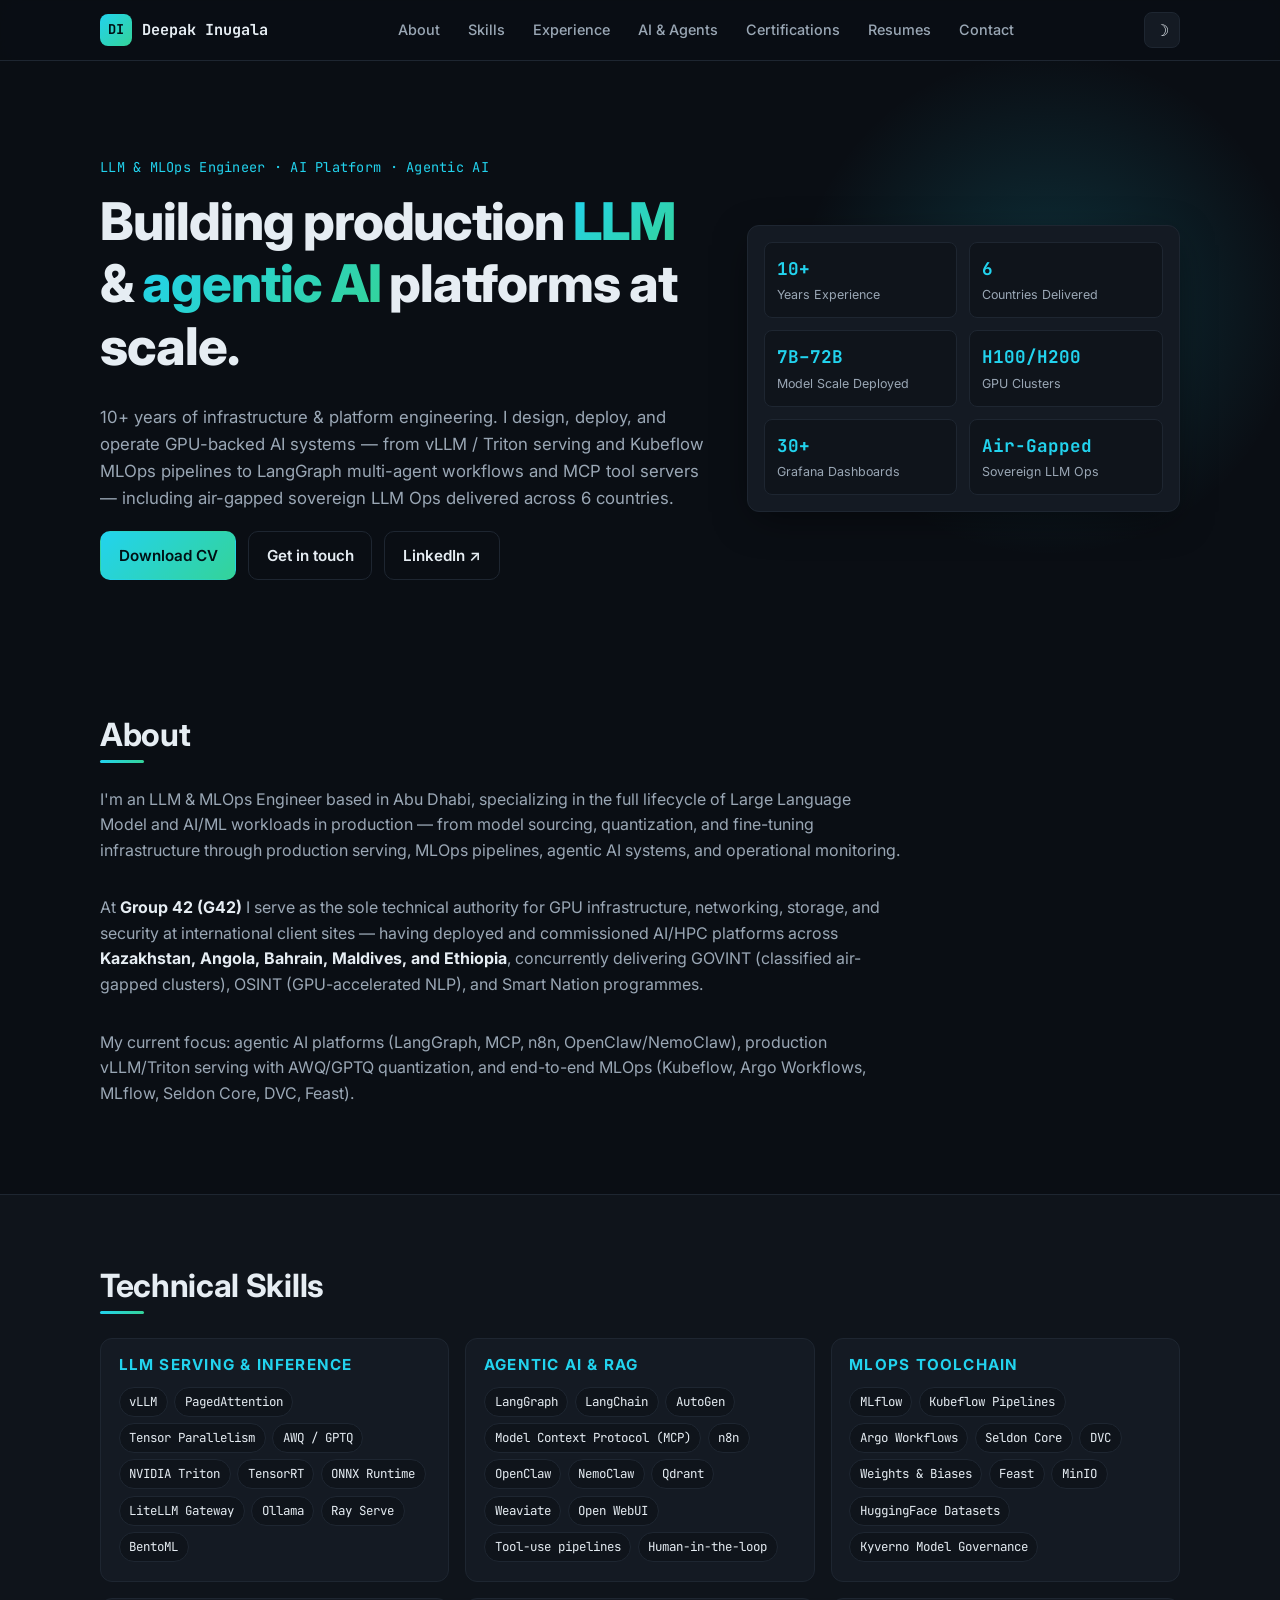
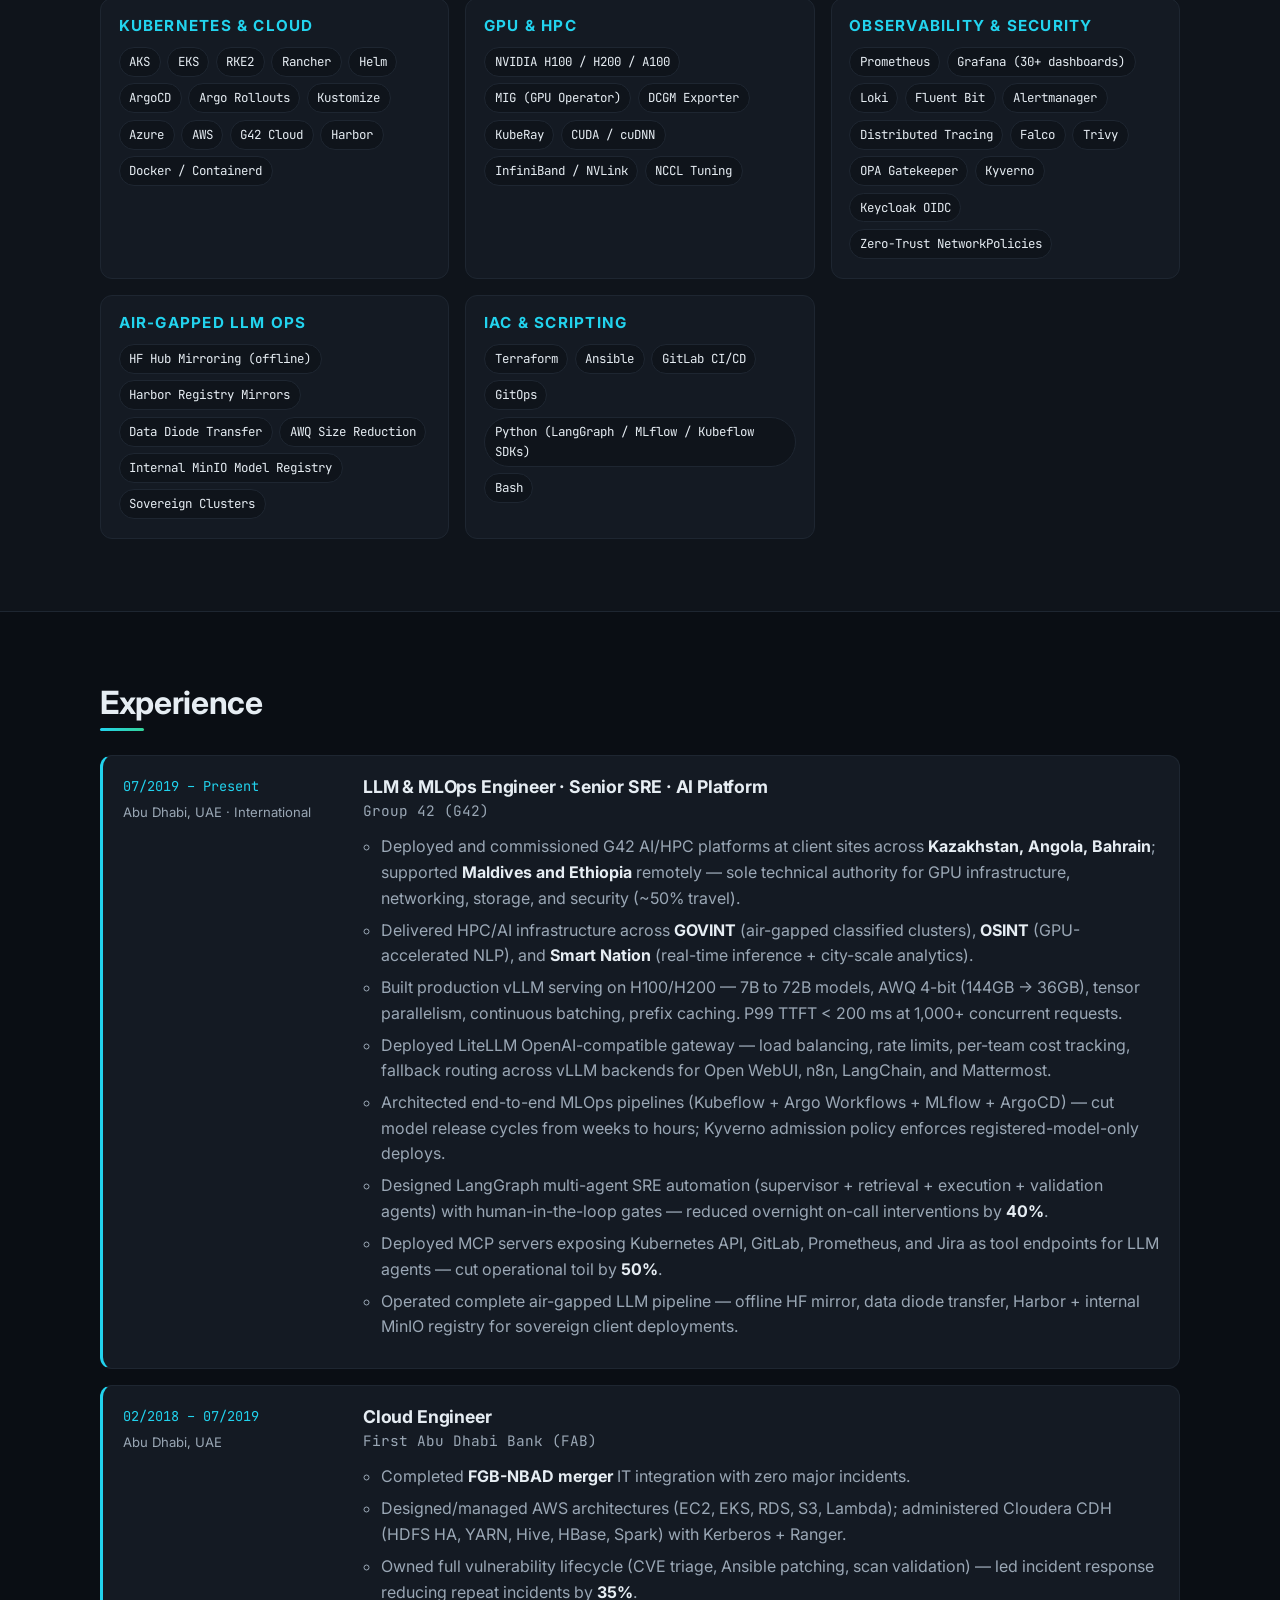
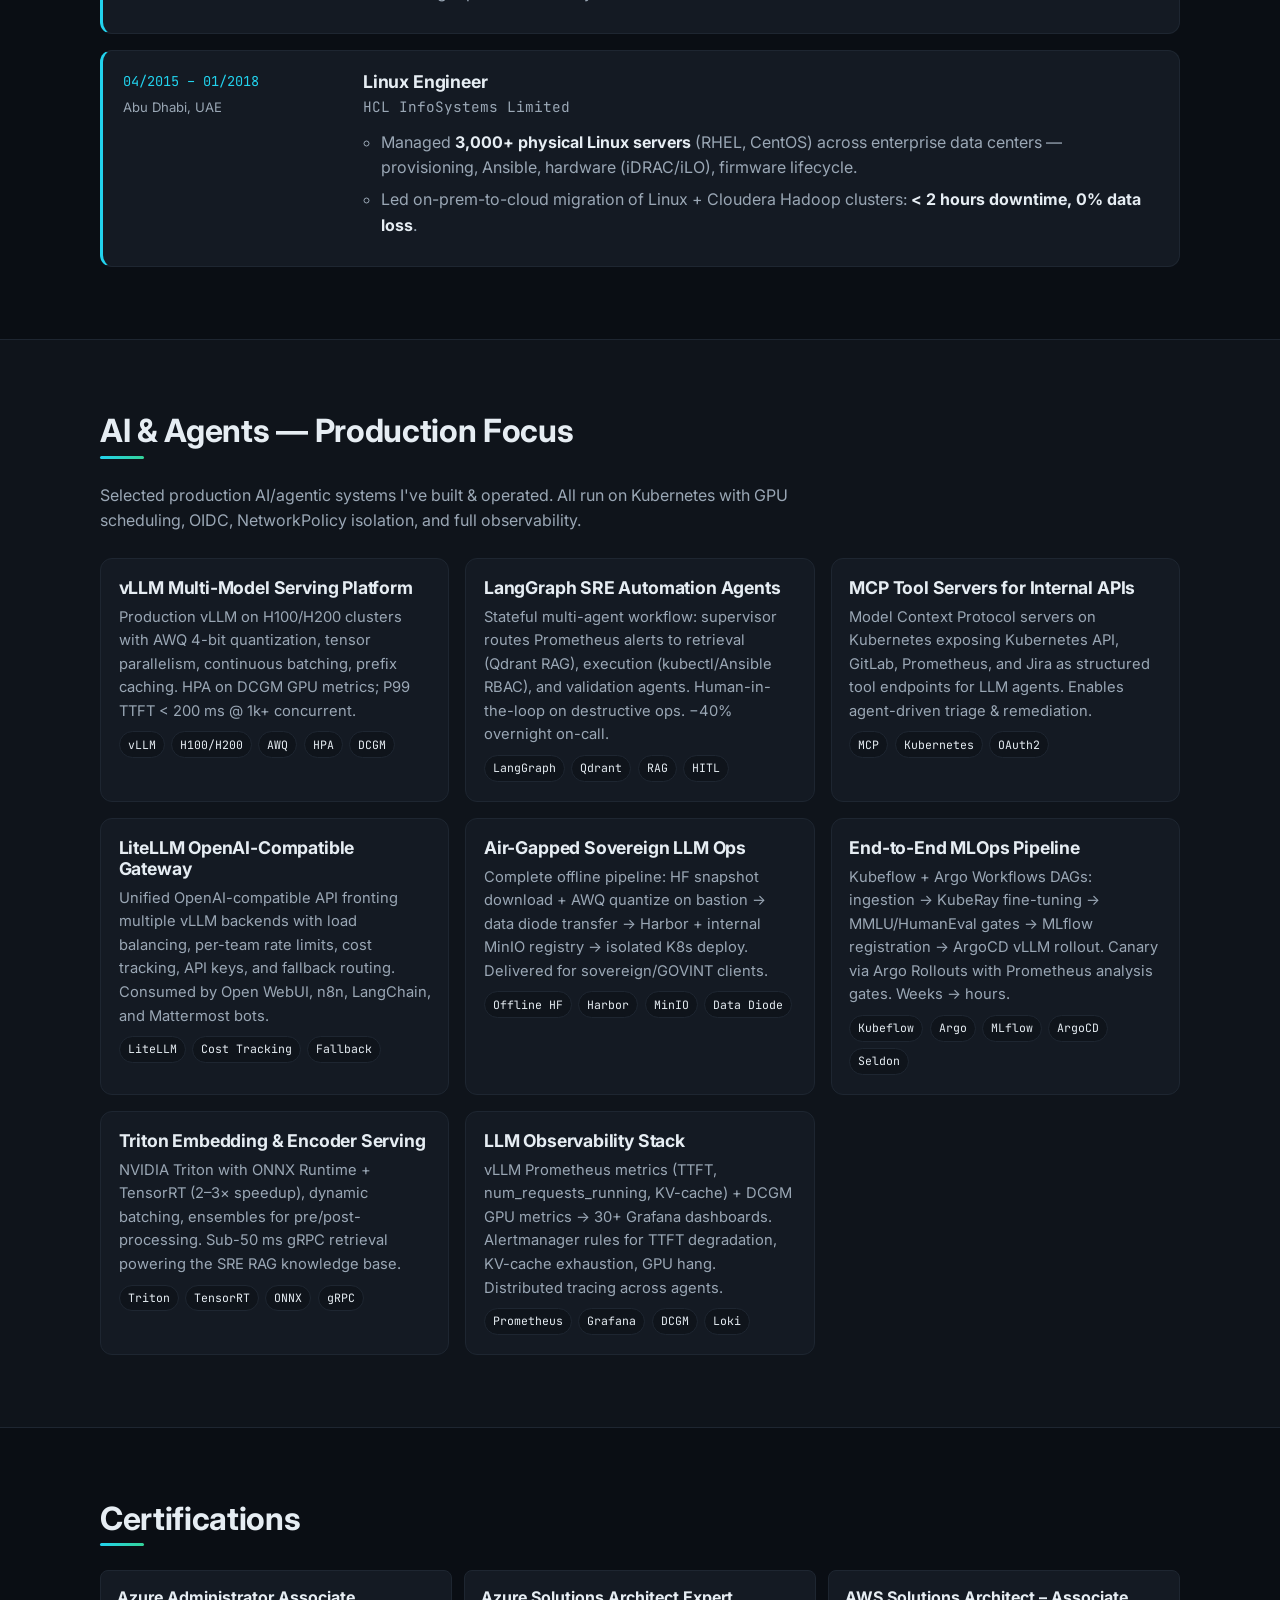
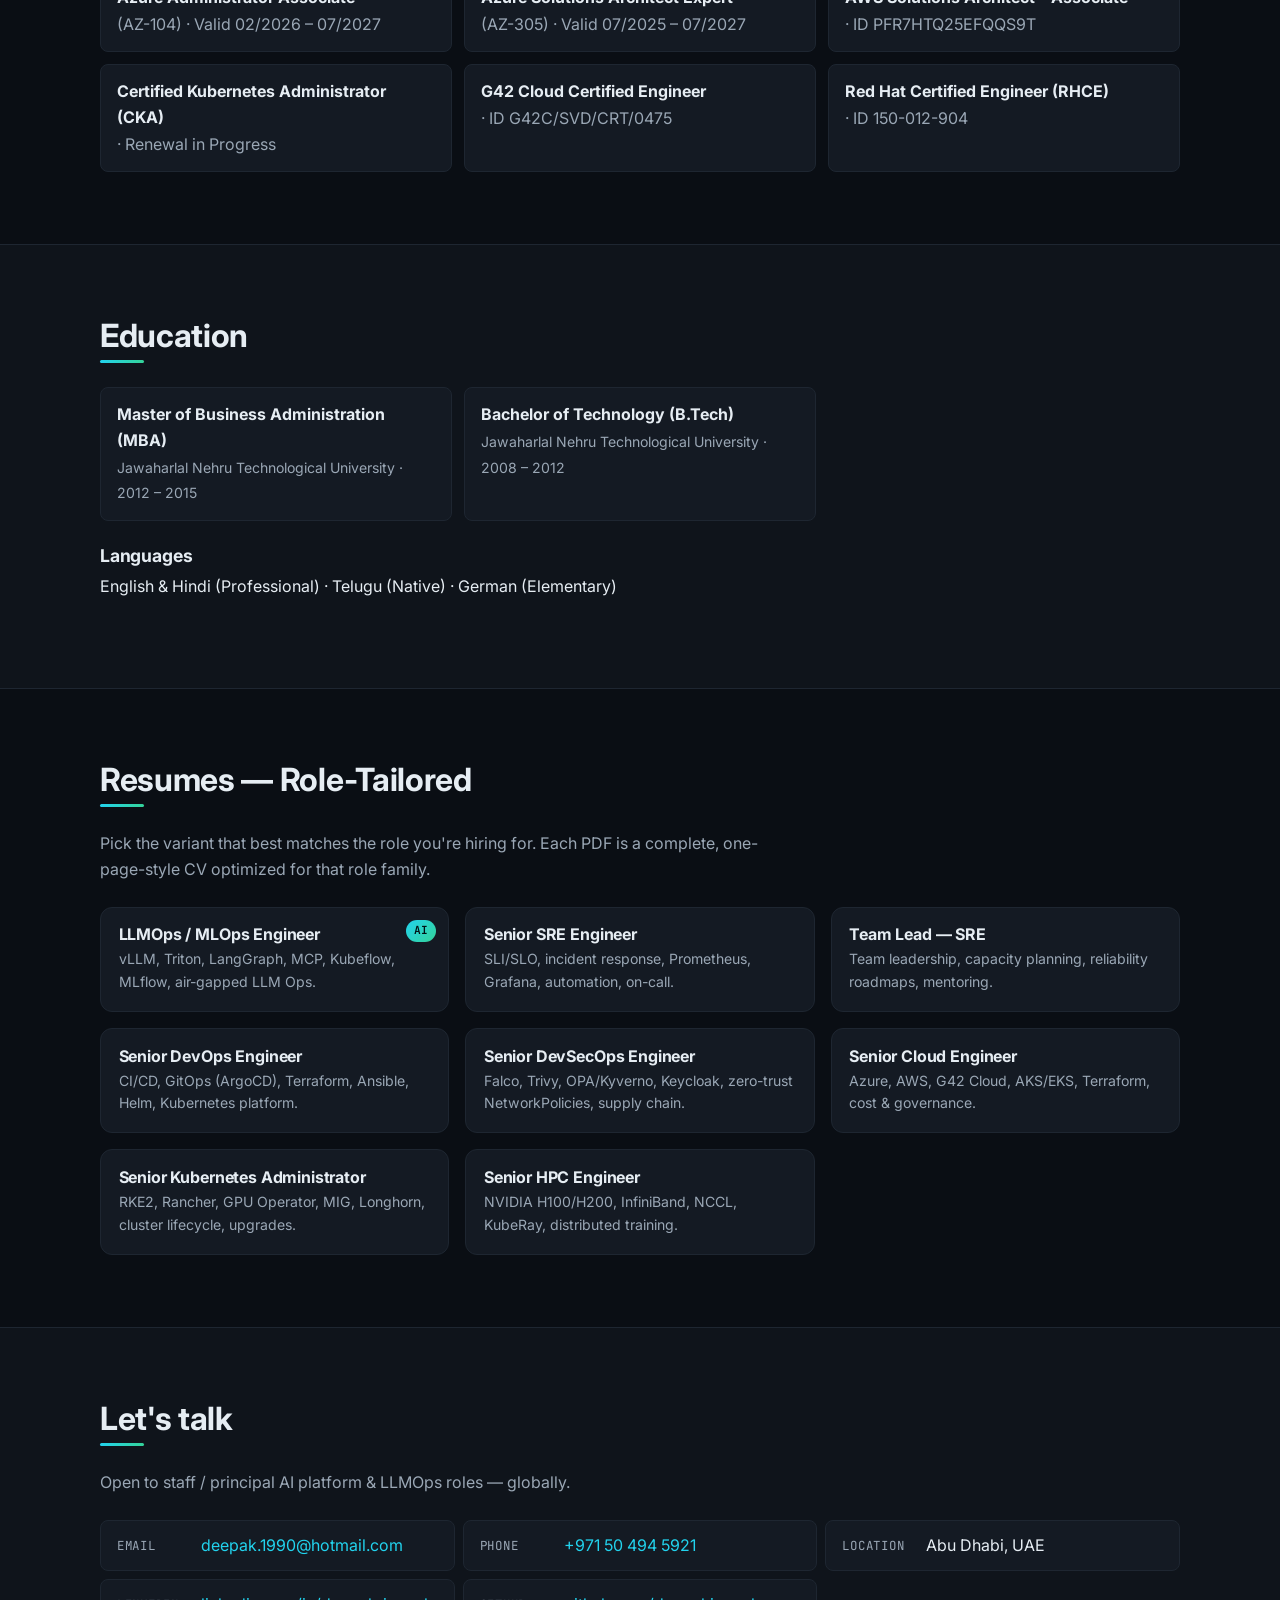
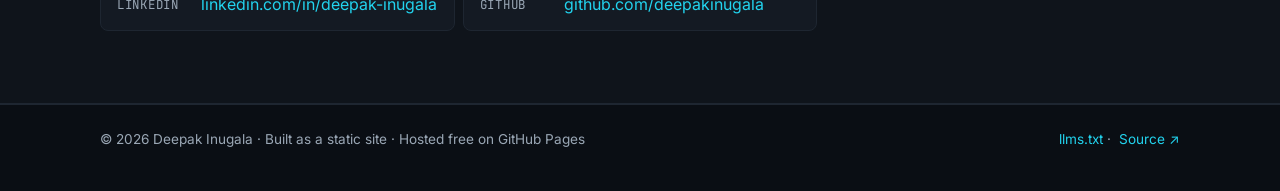
==== index.html @ cac0c7f0 "Add AI/LLMOps-focused static portfolio site Zero-build static site (HTML/CSS/JS) with role-tailored " ====
<!doctype html>
<html lang="en" data-theme="dark">
<head>
  <meta charset="utf-8" />
  <meta name="viewport" content="width=device-width,initial-scale=1" />
  <title>Deepak Inugala — LLM &amp; MLOps Engineer | AI Platform | Agentic AI</title>
  <meta name="description" content="Deepak Inugala — LLM &amp; MLOps Engineer with 10+ years building AI/ML platforms, agentic AI systems, GPU inference infrastructure (vLLM, Triton, LiteLLM), MLOps pipelines, and air-gapped sovereign LLM Ops. International delivery across 6 countries." />
  <meta name="keywords" content="LLMOps, MLOps, AI Platform, Agentic AI, vLLM, Triton, LangGraph, MCP, RAG, Kubernetes, SRE, DevOps, GPU, H100, H200, Abu Dhabi, G42" />
  <meta name="author" content="Deepak Inugala" />
  <link rel="canonical" href="https://deepakinugala.github.io/portfolio/" />

  <meta property="og:type" content="profile" />
  <meta property="og:title" content="Deepak Inugala — LLM &amp; MLOps Engineer | Agentic AI" />
  <meta property="og:description" content="10+ years in AI platform engineering. vLLM / Triton / LangGraph / MCP. Sovereign LLM Ops across 6 countries." />
  <meta property="og:url" content="https://deepakinugala.github.io/portfolio/" />
  <meta name="twitter:card" content="summary_large_image" />
  <meta name="twitter:title" content="Deepak Inugala — LLM &amp; MLOps Engineer" />
  <meta name="twitter:description" content="AI Platform • Agentic AI • GPU Inference • MLOps" />

  <link rel="preconnect" href="https://fonts.googleapis.com" />
  <link rel="preconnect" href="https://fonts.gstatic.com" crossorigin />
  <link href="https://fonts.googleapis.com/css2?family=Inter:wght@400;500;600;700;800&family=JetBrains+Mono:wght@400;500;600&display=swap" rel="stylesheet" />
  <link rel="stylesheet" href="./styles.css" />
  <link rel="icon" href="data:image/svg+xml,%3Csvg xmlns='http://www.w3.org/2000/svg' viewBox='0 0 100 100'%3E%3Ctext y='.9em' font-size='90'%3E%F0%9F%A4%96%3C/text%3E%3C/svg%3E" />

  <script type="application/ld+json">
  {
    "@context": "https://schema.org",
    "@type": "Person",
    "name": "Deepak Inugala",
    "jobTitle": "LLM & MLOps Engineer | AI Platform Engineering | Agentic AI",
    "email": "mailto:deepak.1990@hotmail.com",
    "telephone": "+971-50-494-5921",
    "address": { "@type": "PostalAddress", "addressLocality": "Abu Dhabi", "addressCountry": "AE" },
    "url": "https://deepakinugala.github.io/portfolio/",
    "sameAs": [
      "https://www.linkedin.com/in/deepak-inugala",
      "https://github.com/deepakinugala"
    ],
    "worksFor": { "@type": "Organization", "name": "Group 42 (G42)" },
    "alumniOf": [
      { "@type": "CollegeOrUniversity", "name": "Jawaharlal Nehru Technological University" }
    ],
    "knowsAbout": [
      "Large Language Models", "LLMOps", "MLOps", "Agentic AI", "LangGraph", "Model Context Protocol (MCP)",
      "vLLM", "NVIDIA Triton", "LiteLLM", "RAG", "Qdrant", "Kubernetes", "NVIDIA H100/H200",
      "Kubeflow", "Argo Workflows", "MLflow", "Seldon Core", "Air-Gapped LLM Ops", "SRE", "DevSecOps", "HPC"
    ]
  }
  </script>
</head>
<body>
  <a class="skip-link" href="#main">Skip to content</a>

  <header class="site-header">
    <div class="container nav">
      <a class="brand" href="#top" aria-label="Deepak Inugala">
        <span class="brand-mark" aria-hidden="true">DI</span>
        <span class="brand-text">Deepak Inugala</span>
      </a>
      <nav aria-label="Primary">
        <ul class="nav-links">
          <li><a href="#about">About</a></li>
          <li><a href="#skills">Skills</a></li>
          <li><a href="#experience">Experience</a></li>
          <li><a href="#ai">AI &amp; Agents</a></li>
          <li><a href="#certifications">Certifications</a></li>
          <li><a href="#cv">Resumes</a></li>
          <li><a href="#contact">Contact</a></li>
        </ul>
      </nav>
      <button id="theme-toggle" class="icon-btn" type="button" aria-label="Toggle theme">
        <span class="theme-icon-dark" aria-hidden="true">&#9789;</span>
        <span class="theme-icon-light" aria-hidden="true">&#9788;</span>
      </button>
    </div>
  </header>

  <main id="main">
    <section id="top" class="hero">
      <div class="container hero-grid">
        <div class="hero-copy">
          <p class="eyebrow">LLM &amp; MLOps Engineer · AI Platform · Agentic AI</p>
          <h1>
            Building production <span class="accent">LLM</span> &amp;
            <span class="accent">agentic AI</span> platforms at scale.
          </h1>
          <p class="lead">
            10+ years of infrastructure &amp; platform engineering. I design, deploy, and operate
            GPU-backed AI systems — from vLLM / Triton serving and Kubeflow MLOps pipelines to
            LangGraph multi-agent workflows and MCP tool servers — including air-gapped sovereign
            LLM Ops delivered across 6 countries.
          </p>
          <div class="cta-row">
            <a class="btn primary" href="#cv">Download CV</a>
            <a class="btn ghost" href="#contact">Get in touch</a>
            <a class="btn ghost" href="https://www.linkedin.com/in/deepak-inugala" target="_blank" rel="noopener">LinkedIn ↗</a>
          </div>
        </div>
        <aside class="hero-stats" aria-label="Highlights">
          <div class="stat"><span class="stat-num">10+</span><span class="stat-label">Years Experience</span></div>
          <div class="stat"><span class="stat-num">6</span><span class="stat-label">Countries Delivered</span></div>
          <div class="stat"><span class="stat-num">7B–72B</span><span class="stat-label">Model Scale Deployed</span></div>
          <div class="stat"><span class="stat-num">H100/H200</span><span class="stat-label">GPU Clusters</span></div>
          <div class="stat"><span class="stat-num">30+</span><span class="stat-label">Grafana Dashboards</span></div>
          <div class="stat"><span class="stat-num">Air-Gapped</span><span class="stat-label">Sovereign LLM Ops</span></div>
        </aside>
      </div>
    </section>

    <section id="about" class="section">
      <div class="container">
        <h2>About</h2>
        <div class="about-grid">
          <p>
            I'm an LLM &amp; MLOps Engineer based in Abu Dhabi, specializing in the full lifecycle of
            Large Language Model and AI/ML workloads in production — from model sourcing,
            quantization, and fine-tuning infrastructure through production serving, MLOps pipelines,
            agentic AI systems, and operational monitoring.
          </p>
          <p>
            At <strong>Group 42 (G42)</strong> I serve as the sole technical authority for GPU
            infrastructure, networking, storage, and security at international client sites — having
            deployed and commissioned AI/HPC platforms across <strong>Kazakhstan, Angola, Bahrain,
            Maldives, and Ethiopia</strong>, concurrently delivering GOVINT (classified air-gapped
            clusters), OSINT (GPU-accelerated NLP), and Smart Nation programmes.
          </p>
          <p>
            My current focus: agentic AI platforms (LangGraph, MCP, n8n, OpenClaw/NemoClaw),
            production vLLM/Triton serving with AWQ/GPTQ quantization, and end-to-end MLOps
            (Kubeflow, Argo Workflows, MLflow, Seldon Core, DVC, Feast).
          </p>
        </div>
      </div>
    </section>

    <section id="skills" class="section alt">
      <div class="container">
        <h2>Technical Skills</h2>
        <div class="skill-grid">
          <article class="skill-card">
            <h3>LLM Serving &amp; Inference</h3>
            <ul class="chips">
              <li>vLLM</li><li>PagedAttention</li><li>Tensor Parallelism</li><li>AWQ / GPTQ</li>
              <li>NVIDIA Triton</li><li>TensorRT</li><li>ONNX Runtime</li>
              <li>LiteLLM Gateway</li><li>Ollama</li><li>Ray Serve</li><li>BentoML</li>
            </ul>
          </article>
          <article class="skill-card">
            <h3>Agentic AI &amp; RAG</h3>
            <ul class="chips">
              <li>LangGraph</li><li>LangChain</li><li>AutoGen</li>
              <li>Model Context Protocol (MCP)</li><li>n8n</li><li>OpenClaw</li><li>NemoClaw</li>
              <li>Qdrant</li><li>Weaviate</li><li>Open WebUI</li>
              <li>Tool-use pipelines</li><li>Human-in-the-loop</li>
            </ul>
          </article>
          <article class="skill-card">
            <h3>MLOps Toolchain</h3>
            <ul class="chips">
              <li>MLflow</li><li>Kubeflow Pipelines</li><li>Argo Workflows</li>
              <li>Seldon Core</li><li>DVC</li><li>Weights &amp; Biases</li>
              <li>Feast</li><li>MinIO</li><li>HuggingFace Datasets</li>
              <li>Kyverno Model Governance</li>
            </ul>
          </article>
          <article class="skill-card">
            <h3>Kubernetes &amp; Cloud</h3>
            <ul class="chips">
              <li>AKS</li><li>EKS</li><li>RKE2</li><li>Rancher</li>
              <li>Helm</li><li>ArgoCD</li><li>Argo Rollouts</li><li>Kustomize</li>
              <li>Azure</li><li>AWS</li><li>G42 Cloud</li>
              <li>Harbor</li><li>Docker / Containerd</li>
            </ul>
          </article>
          <article class="skill-card">
            <h3>GPU &amp; HPC</h3>
            <ul class="chips">
              <li>NVIDIA H100 / H200 / A100</li><li>MIG (GPU Operator)</li>
              <li>DCGM Exporter</li><li>KubeRay</li><li>CUDA / cuDNN</li>
              <li>InfiniBand / NVLink</li><li>NCCL Tuning</li>
            </ul>
          </article>
          <article class="skill-card">
            <h3>Observability &amp; Security</h3>
            <ul class="chips">
              <li>Prometheus</li><li>Grafana (30+ dashboards)</li><li>Loki</li><li>Fluent Bit</li>
              <li>Alertmanager</li><li>Distributed Tracing</li>
              <li>Falco</li><li>Trivy</li><li>OPA Gatekeeper</li><li>Kyverno</li>
              <li>Keycloak OIDC</li><li>Zero-Trust NetworkPolicies</li>
            </ul>
          </article>
          <article class="skill-card">
            <h3>Air-Gapped LLM Ops</h3>
            <ul class="chips">
              <li>HF Hub Mirroring (offline)</li><li>Harbor Registry Mirrors</li>
              <li>Data Diode Transfer</li><li>AWQ Size Reduction</li>
              <li>Internal MinIO Model Registry</li><li>Sovereign Clusters</li>
            </ul>
          </article>
          <article class="skill-card">
            <h3>IaC &amp; Scripting</h3>
            <ul class="chips">
              <li>Terraform</li><li>Ansible</li><li>GitLab CI/CD</li><li>GitOps</li>
              <li>Python (LangGraph / MLflow / Kubeflow SDKs)</li><li>Bash</li>
            </ul>
          </article>
        </div>
      </div>
    </section>

    <section id="experience" class="section">
      <div class="container">
        <h2>Experience</h2>
        <ol class="timeline">
          <li class="t-item">
            <div class="t-meta">
              <span class="t-date">07/2019 – Present</span>
              <span class="t-loc">Abu Dhabi, UAE · International</span>
            </div>
            <div class="t-body">
              <h3>LLM &amp; MLOps Engineer · Senior SRE · AI Platform</h3>
              <p class="t-company">Group 42 (G42)</p>
              <ul>
                <li>Deployed and commissioned G42 AI/HPC platforms at client sites across <strong>Kazakhstan, Angola, Bahrain</strong>; supported <strong>Maldives and Ethiopia</strong> remotely — sole technical authority for GPU infrastructure, networking, storage, and security (~50% travel).</li>
                <li>Delivered HPC/AI infrastructure across <strong>GOVINT</strong> (air-gapped classified clusters), <strong>OSINT</strong> (GPU-accelerated NLP), and <strong>Smart Nation</strong> (real-time inference + city-scale analytics).</li>
                <li>Built production vLLM serving on H100/H200 — 7B to 72B models, AWQ 4-bit (144GB → 36GB), tensor parallelism, continuous batching, prefix caching. P99 TTFT &lt; 200 ms at 1,000+ concurrent requests.</li>
                <li>Deployed LiteLLM OpenAI-compatible gateway — load balancing, rate limits, per-team cost tracking, fallback routing across vLLM backends for Open WebUI, n8n, LangChain, and Mattermost.</li>
                <li>Architected end-to-end MLOps pipelines (Kubeflow + Argo Workflows + MLflow + ArgoCD) — cut model release cycles from weeks to hours; Kyverno admission policy enforces registered-model-only deploys.</li>
                <li>Designed LangGraph multi-agent SRE automation (supervisor + retrieval + execution + validation agents) with human-in-the-loop gates — reduced overnight on-call interventions by <strong>40%</strong>.</li>
                <li>Deployed MCP servers exposing Kubernetes API, GitLab, Prometheus, and Jira as tool endpoints for LLM agents — cut operational toil by <strong>50%</strong>.</li>
                <li>Operated complete air-gapped LLM pipeline — offline HF mirror, data diode transfer, Harbor + internal MinIO registry for sovereign client deployments.</li>
              </ul>
            </div>
          </li>

          <li class="t-item">
            <div class="t-meta">
              <span class="t-date">02/2018 – 07/2019</span>
              <span class="t-loc">Abu Dhabi, UAE</span>
            </div>
            <div class="t-body">
              <h3>Cloud Engineer</h3>
              <p class="t-company">First Abu Dhabi Bank (FAB)</p>
              <ul>
                <li>Completed <strong>FGB-NBAD merger</strong> IT integration with zero major incidents.</li>
                <li>Designed/managed AWS architectures (EC2, EKS, RDS, S3, Lambda); administered Cloudera CDH (HDFS HA, YARN, Hive, HBase, Spark) with Kerberos + Ranger.</li>
                <li>Owned full vulnerability lifecycle (CVE triage, Ansible patching, scan validation) — led incident response reducing repeat incidents by <strong>35%</strong>.</li>
              </ul>
            </div>
          </li>

          <li class="t-item">
            <div class="t-meta">
              <span class="t-date">04/2015 – 01/2018</span>
              <span class="t-loc">Abu Dhabi, UAE</span>
            </div>
            <div class="t-body">
              <h3>Linux Engineer</h3>
              <p class="t-company">HCL InfoSystems Limited</p>
              <ul>
                <li>Managed <strong>3,000+ physical Linux servers</strong> (RHEL, CentOS) across enterprise data centers — provisioning, Ansible, hardware (iDRAC/iLO), firmware lifecycle.</li>
                <li>Led on-prem-to-cloud migration of Linux + Cloudera Hadoop clusters: <strong>&lt; 2 hours downtime, 0% data loss</strong>.</li>
              </ul>
            </div>
          </li>
        </ol>
      </div>
    </section>

    <section id="ai" class="section alt">
      <div class="container">
        <h2>AI &amp; Agents — Production Focus</h2>
        <p class="section-lead">
          Selected production AI/agentic systems I've built &amp; operated. All run on Kubernetes with
          GPU scheduling, OIDC, NetworkPolicy isolation, and full observability.
        </p>
        <div class="proj-grid">
          <article class="proj-card">
            <header><h3>vLLM Multi-Model Serving Platform</h3></header>
            <p>Production vLLM on H100/H200 clusters with AWQ 4-bit quantization, tensor parallelism, continuous batching, prefix caching. HPA on DCGM GPU metrics; P99 TTFT &lt; 200 ms @ 1k+ concurrent.</p>
            <ul class="chips small"><li>vLLM</li><li>H100/H200</li><li>AWQ</li><li>HPA</li><li>DCGM</li></ul>
          </article>
          <article class="proj-card">
            <header><h3>LangGraph SRE Automation Agents</h3></header>
            <p>Stateful multi-agent workflow: supervisor routes Prometheus alerts to retrieval (Qdrant RAG), execution (kubectl/Ansible RBAC), and validation agents. Human-in-the-loop on destructive ops. −40% overnight on-call.</p>
            <ul class="chips small"><li>LangGraph</li><li>Qdrant</li><li>RAG</li><li>HITL</li></ul>
          </article>
          <article class="proj-card">
            <header><h3>MCP Tool Servers for Internal APIs</h3></header>
            <p>Model Context Protocol servers on Kubernetes exposing Kubernetes API, GitLab, Prometheus, and Jira as structured tool endpoints for LLM agents. Enables agent-driven triage &amp; remediation.</p>
            <ul class="chips small"><li>MCP</li><li>Kubernetes</li><li>OAuth2</li></ul>
          </article>
          <article class="proj-card">
            <header><h3>LiteLLM OpenAI-Compatible Gateway</h3></header>
            <p>Unified OpenAI-compatible API fronting multiple vLLM backends with load balancing, per-team rate limits, cost tracking, API keys, and fallback routing. Consumed by Open WebUI, n8n, LangChain, and Mattermost bots.</p>
            <ul class="chips small"><li>LiteLLM</li><li>Cost Tracking</li><li>Fallback</li></ul>
          </article>
          <article class="proj-card">
            <header><h3>Air-Gapped Sovereign LLM Ops</h3></header>
            <p>Complete offline pipeline: HF snapshot download + AWQ quantize on bastion → data diode transfer → Harbor + internal MinIO registry → isolated K8s deploy. Delivered for sovereign/GOVINT clients.</p>
            <ul class="chips small"><li>Offline HF</li><li>Harbor</li><li>MinIO</li><li>Data Diode</li></ul>
          </article>
          <article class="proj-card">
            <header><h3>End-to-End MLOps Pipeline</h3></header>
            <p>Kubeflow + Argo Workflows DAGs: ingestion → KubeRay fine-tuning → MMLU/HumanEval gates → MLflow registration → ArgoCD vLLM rollout. Canary via Argo Rollouts with Prometheus analysis gates. Weeks → hours.</p>
            <ul class="chips small"><li>Kubeflow</li><li>Argo</li><li>MLflow</li><li>ArgoCD</li><li>Seldon</li></ul>
          </article>
          <article class="proj-card">
            <header><h3>Triton Embedding &amp; Encoder Serving</h3></header>
            <p>NVIDIA Triton with ONNX Runtime + TensorRT (2–3× speedup), dynamic batching, ensembles for pre/post-processing. Sub-50 ms gRPC retrieval powering the SRE RAG knowledge base.</p>
            <ul class="chips small"><li>Triton</li><li>TensorRT</li><li>ONNX</li><li>gRPC</li></ul>
          </article>
          <article class="proj-card">
            <header><h3>LLM Observability Stack</h3></header>
            <p>vLLM Prometheus metrics (TTFT, num_requests_running, KV-cache) + DCGM GPU metrics → 30+ Grafana dashboards. Alertmanager rules for TTFT degradation, KV-cache exhaustion, GPU hang. Distributed tracing across agents.</p>
            <ul class="chips small"><li>Prometheus</li><li>Grafana</li><li>DCGM</li><li>Loki</li></ul>
          </article>
        </div>
      </div>
    </section>

    <section id="certifications" class="section">
      <div class="container">
        <h2>Certifications</h2>
        <ul class="cert-grid">
          <li><strong>Azure Administrator Associate</strong> (AZ-104) · Valid 02/2026 – 07/2027</li>
          <li><strong>Azure Solutions Architect Expert</strong> (AZ-305) · Valid 07/2025 – 07/2027</li>
          <li><strong>AWS Solutions Architect – Associate</strong> · ID PFR7HTQ25EFQQS9T</li>
          <li><strong>Certified Kubernetes Administrator (CKA)</strong> · Renewal in Progress</li>
          <li><strong>G42 Cloud Certified Engineer</strong> · ID G42C/SVD/CRT/0475</li>
          <li><strong>Red Hat Certified Engineer (RHCE)</strong> · ID 150-012-904</li>
        </ul>
      </div>
    </section>

    <section id="education" class="section alt">
      <div class="container">
        <h2>Education</h2>
        <ul class="edu-grid">
          <li>
            <strong>Master of Business Administration (MBA)</strong>
            <span>Jawaharlal Nehru Technological University · 2012 – 2015</span>
          </li>
          <li>
            <strong>Bachelor of Technology (B.Tech)</strong>
            <span>Jawaharlal Nehru Technological University · 2008 – 2012</span>
          </li>
        </ul>
        <h3 class="mt">Languages</h3>
        <p>English &amp; Hindi (Professional) · Telugu (Native) · German (Elementary)</p>
      </div>
    </section>

    <section id="cv" class="section">
      <div class="container">
        <h2>Resumes — Role-Tailored</h2>
        <p class="section-lead">
          Pick the variant that best matches the role you're hiring for. Each PDF is a complete,
          one-page-style CV optimized for that role family.
        </p>
        <div class="cv-grid">
          <a class="cv-card" href="./resumes/LLMOps_MLOps_Engineer.pdf" download>
            <span class="cv-badge">AI</span>
            <h3>LLMOps / MLOps Engineer</h3>
            <p>vLLM, Triton, LangGraph, MCP, Kubeflow, MLflow, air-gapped LLM Ops.</p>
          </a>
          <a class="cv-card" href="./resumes/Senior_SRE_Engineer.pdf" download>
            <h3>Senior SRE Engineer</h3>
            <p>SLI/SLO, incident response, Prometheus, Grafana, automation, on-call.</p>
          </a>
          <a class="cv-card" href="./resumes/TeamLead_SRE_Engineer.pdf" download>
            <h3>Team Lead — SRE</h3>
            <p>Team leadership, capacity planning, reliability roadmaps, mentoring.</p>
          </a>
          <a class="cv-card" href="./resumes/Senior_DevOps_Engineer.pdf" download>
            <h3>Senior DevOps Engineer</h3>
            <p>CI/CD, GitOps (ArgoCD), Terraform, Ansible, Helm, Kubernetes platform.</p>
          </a>
          <a class="cv-card" href="./resumes/Senior_DevSecOps_Engineer.pdf" download>
            <h3>Senior DevSecOps Engineer</h3>
            <p>Falco, Trivy, OPA/Kyverno, Keycloak, zero-trust NetworkPolicies, supply chain.</p>
          </a>
          <a class="cv-card" href="./resumes/Senior_Cloud_Engineer.pdf" download>
            <h3>Senior Cloud Engineer</h3>
            <p>Azure, AWS, G42 Cloud, AKS/EKS, Terraform, cost &amp; governance.</p>
          </a>
          <a class="cv-card" href="./resumes/Senior_Kubernetes_Administrator.pdf" download>
            <h3>Senior Kubernetes Administrator</h3>
            <p>RKE2, Rancher, GPU Operator, MIG, Longhorn, cluster lifecycle, upgrades.</p>
          </a>
          <a class="cv-card" href="./resumes/Senior_HPC_Engineer.pdf" download>
            <h3>Senior HPC Engineer</h3>
            <p>NVIDIA H100/H200, InfiniBand, NCCL, KubeRay, distributed training.</p>
          </a>
        </div>
      </div>
    </section>

    <section id="contact" class="section alt">
      <div class="container contact">
        <h2>Let's talk</h2>
        <p class="section-lead">Open to staff / principal AI platform &amp; LLMOps roles — globally.</p>
        <ul class="contact-list">
          <li><span>Email</span><a href="mailto:deepak.1990@hotmail.com">deepak.1990@hotmail.com</a></li>
          <li><span>Phone</span><a href="tel:+971504945921">+971 50 494 5921</a></li>
          <li><span>Location</span>Abu Dhabi, UAE</li>
          <li><span>LinkedIn</span><a href="https://www.linkedin.com/in/deepak-inugala" target="_blank" rel="noopener">linkedin.com/in/deepak-inugala</a></li>
          <li><span>GitHub</span><a href="https://github.com/deepakinugala" target="_blank" rel="noopener">github.com/deepakinugala</a></li>
        </ul>
      </div>
    </section>
  </main>

  <footer class="site-footer">
    <div class="container foot">
      <p>&copy; <span id="year"></span> Deepak Inugala · Built as a static site · Hosted free on GitHub Pages</p>
      <p class="foot-meta">
        <a href="./llms.txt">llms.txt</a> · <a href="https://github.com/deepakinugala/portfolio" target="_blank" rel="noopener">Source ↗</a>
      </p>
    </div>
  </footer>

  <script src="./script.js" defer></script>
</body>
</html>
---- styles.css ----
/* ---------- Design tokens ---------- */
:root {
  --bg: #0a0e14;
  --bg-alt: #0f141b;
  --surface: #141a23;
  --border: #1e2631;
  --text: #e6edf3;
  --text-dim: #9aa7b5;
  --accent: #22d3ee;
  --accent-2: #34d399;
  --accent-glow: rgba(34, 211, 238, 0.18);
  --danger: #f87171;
  --radius: 12px;
  --radius-sm: 8px;
  --shadow: 0 10px 40px -10px rgba(0, 0, 0, 0.6);
  --font-sans: "Inter", system-ui, -apple-system, Segoe UI, Roboto, sans-serif;
  --font-mono: "JetBrains Mono", ui-monospace, Menlo, Consolas, monospace;
  --container: 1120px;
}

[data-theme="light"] {
  --bg: #ffffff;
  --bg-alt: #f6f8fb;
  --surface: #ffffff;
  --border: #e5e9ef;
  --text: #0c1220;
  --text-dim: #51606f;
  --accent: #0891b2;
  --accent-2: #059669;
  --accent-glow: rgba(8, 145, 178, 0.12);
  --shadow: 0 10px 30px -15px rgba(12, 18, 32, 0.15);
}

/* ---------- Reset ---------- */
*, *::before, *::after { box-sizing: border-box; }
html { scroll-behavior: smooth; }
html, body { margin: 0; padding: 0; }
body {
  font-family: var(--font-sans);
  background: var(--bg);
  color: var(--text);
  line-height: 1.6;
  -webkit-font-smoothing: antialiased;
  text-rendering: optimizeLegibility;
}
img { max-width: 100%; display: block; }
a { color: var(--accent); text-decoration: none; transition: color 0.15s; }
a:hover { color: var(--accent-2); }
h1, h2, h3 { line-height: 1.2; margin: 0 0 0.5em; font-weight: 700; letter-spacing: -0.01em; }
h1 { font-size: clamp(2rem, 5vw, 3.25rem); font-weight: 800; letter-spacing: -0.02em; }
h2 { font-size: clamp(1.5rem, 3vw, 2rem); }
h3 { font-size: 1.1rem; }
ul { padding-left: 1.1rem; margin: 0.5rem 0; }
p { margin: 0 0 1rem; }

.skip-link {
  position: absolute; left: -9999px; top: 0;
  background: var(--accent); color: #000; padding: 0.5rem 1rem;
}
.skip-link:focus { left: 1rem; top: 1rem; z-index: 999; }

.container { max-width: var(--container); margin: 0 auto; padding: 0 1.25rem; }

/* ---------- Header ---------- */
.site-header {
  position: sticky; top: 0; z-index: 50;
  background: color-mix(in srgb, var(--bg) 82%, transparent);
  backdrop-filter: saturate(160%) blur(12px);
  -webkit-backdrop-filter: saturate(160%) blur(12px);
  border-bottom: 1px solid var(--border);
}
.nav {
  display: flex; align-items: center; justify-content: space-between;
  gap: 1rem; padding: 0.75rem 1.25rem;
}
.brand {
  display: flex; align-items: center; gap: 0.6rem;
  color: var(--text); font-weight: 700;
}
.brand-mark {
  display: inline-grid; place-items: center;
  width: 32px; height: 32px; border-radius: 8px;
  background: linear-gradient(135deg, var(--accent), var(--accent-2));
  color: #001014; font-family: var(--font-mono); font-weight: 700; font-size: 0.85rem;
}
.brand-text { font-family: var(--font-mono); font-size: 0.95rem; }
.nav-links {
  display: flex; flex-wrap: wrap; gap: 0.25rem;
  list-style: none; margin: 0; padding: 0;
}
.nav-links a {
  display: inline-block; padding: 0.4rem 0.75rem; border-radius: 8px;
  color: var(--text-dim); font-size: 0.9rem; font-weight: 500;
}
.nav-links a:hover { color: var(--text); background: var(--surface); }
.icon-btn {
  border: 1px solid var(--border); background: var(--surface);
  color: var(--text); width: 36px; height: 36px; border-radius: 8px;
  cursor: pointer; display: inline-grid; place-items: center;
  font-size: 1rem;
}
.icon-btn:hover { border-color: var(--accent); color: var(--accent); }
[data-theme="dark"] .theme-icon-light { display: none; }
[data-theme="light"] .theme-icon-dark { display: none; }

@media (max-width: 780px) {
  .nav-links { display: none; }
}

/* ---------- Hero ---------- */
.hero {
  position: relative; overflow: hidden;
  padding: clamp(3rem, 8vw, 6rem) 0 clamp(2rem, 5vw, 4rem);
}
.hero::before {
  content: ""; position: absolute; inset: -20% -10% auto auto;
  width: 60vw; height: 60vw; max-width: 720px; max-height: 720px;
  background: radial-gradient(closest-side, var(--accent-glow), transparent 70%);
  pointer-events: none; z-index: 0;
}
.hero-grid {
  position: relative; z-index: 1;
  display: grid; grid-template-columns: 1.4fr 1fr; gap: 2.5rem; align-items: center;
}
.eyebrow {
  font-family: var(--font-mono); font-size: 0.85rem;
  color: var(--accent); margin-bottom: 0.75rem; letter-spacing: 0.02em;
}
.accent {
  background: linear-gradient(135deg, var(--accent), var(--accent-2));
  -webkit-background-clip: text; background-clip: text; color: transparent;
}
.lead { color: var(--text-dim); font-size: 1.05rem; max-width: 56ch; }
.cta-row { display: flex; flex-wrap: wrap; gap: 0.75rem; margin-top: 1.25rem; }
.btn {
  display: inline-flex; align-items: center; gap: 0.5rem;
  padding: 0.7rem 1.1rem; border-radius: 10px;
  font-weight: 600; font-size: 0.95rem; border: 1px solid transparent;
  transition: transform 0.1s, background 0.15s, border-color 0.15s, color 0.15s;
}
.btn:active { transform: translateY(1px); }
.btn.primary {
  background: linear-gradient(135deg, var(--accent), var(--accent-2));
  color: #001014;
}
.btn.primary:hover { filter: brightness(1.05); color: #001014; }
.btn.ghost {
  background: transparent; color: var(--text);
  border-color: var(--border);
}
.btn.ghost:hover { border-color: var(--accent); color: var(--accent); }

.hero-stats {
  display: grid; grid-template-columns: repeat(2, 1fr); gap: 0.75rem;
  background: var(--surface); border: 1px solid var(--border);
  border-radius: var(--radius); padding: 1rem; box-shadow: var(--shadow);
}
.stat {
  display: flex; flex-direction: column; gap: 0.15rem;
  padding: 0.75rem; border-radius: var(--radius-sm);
  background: var(--bg-alt); border: 1px solid var(--border);
}
.stat-num {
  font-family: var(--font-mono); font-weight: 700; font-size: 1.1rem;
  color: var(--accent);
}
.stat-label { font-size: 0.78rem; color: var(--text-dim); }

@media (max-width: 880px) {
  .hero-grid { grid-template-columns: 1fr; }
}

/* ---------- Section defaults ---------- */
.section { padding: clamp(2.5rem, 6vw, 4.5rem) 0; }
.section.alt { background: var(--bg-alt); border-top: 1px solid var(--border); border-bottom: 1px solid var(--border); }
.section h2 {
  display: inline-block; position: relative; padding-bottom: 0.5rem; margin-bottom: 1.5rem;
}
.section h2::after {
  content: ""; position: absolute; left: 0; bottom: 0; height: 3px; width: 44px;
  background: linear-gradient(90deg, var(--accent), var(--accent-2)); border-radius: 3px;
}
.section-lead { color: var(--text-dim); max-width: 70ch; margin-bottom: 1.5rem; }
.mt { margin-top: 1.5rem; }

/* ---------- About ---------- */
.about-grid { display: grid; gap: 1rem; max-width: 80ch; color: var(--text-dim); }
.about-grid strong { color: var(--text); }

/* ---------- Skills ---------- */
.skill-grid {
  display: grid; grid-template-columns: repeat(auto-fill, minmax(280px, 1fr));
  gap: 1rem;
}
.skill-card {
  background: var(--surface); border: 1px solid var(--border);
  border-radius: var(--radius); padding: 1.1rem 1.1rem 1.2rem;
  transition: border-color 0.15s, transform 0.15s;
}
.skill-card:hover { border-color: var(--accent); transform: translateY(-2px); }
.skill-card h3 {
  font-size: 0.95rem; text-transform: uppercase; letter-spacing: 0.08em;
  color: var(--accent); margin-bottom: 0.75rem;
}
.chips {
  list-style: none; display: flex; flex-wrap: wrap; gap: 0.4rem;
  padding: 0; margin: 0;
}
.chips li {
  font-family: var(--font-mono); font-size: 0.78rem;
  padding: 0.25rem 0.6rem; border-radius: 999px;
  background: var(--bg-alt); border: 1px solid var(--border);
  color: var(--text);
}
.chips.small li { font-size: 0.72rem; padding: 0.2rem 0.5rem; }

/* ---------- Timeline ---------- */
.timeline { list-style: none; padding: 0; margin: 0; display: grid; gap: 1rem; }
.t-item {
  display: grid; grid-template-columns: 220px 1fr; gap: 1.25rem;
  background: var(--surface); border: 1px solid var(--border);
  border-left: 3px solid var(--accent); border-radius: var(--radius);
  padding: 1.25rem;
}
.t-meta { display: flex; flex-direction: column; gap: 0.25rem; color: var(--text-dim); }
.t-date { font-family: var(--font-mono); font-size: 0.85rem; color: var(--accent); }
.t-loc { font-size: 0.82rem; }
.t-body h3 { margin-bottom: 0.15rem; }
.t-company { font-family: var(--font-mono); color: var(--text-dim); margin: 0 0 0.75rem; font-size: 0.9rem; }
.t-body ul { color: var(--text-dim); }
.t-body ul li { margin-bottom: 0.4rem; }
.t-body strong { color: var(--text); }

@media (max-width: 780px) {
  .t-item { grid-template-columns: 1fr; }
}

/* ---------- Projects / AI ---------- */
.proj-grid {
  display: grid; grid-template-columns: repeat(auto-fill, minmax(300px, 1fr));
  gap: 1rem;
}
.proj-card {
  background: var(--surface); border: 1px solid var(--border);
  border-radius: var(--radius); padding: 1.1rem 1.1rem 1.2rem;
  display: flex; flex-direction: column; gap: 0.5rem;
  transition: border-color 0.15s, transform 0.15s;
}
.proj-card:hover { border-color: var(--accent); transform: translateY(-2px); }
.proj-card header h3 { margin: 0; }
.proj-card p { color: var(--text-dim); margin: 0; font-size: 0.92rem; }

/* ---------- Certifications / Education ---------- */
.cert-grid, .edu-grid {
  display: grid; grid-template-columns: repeat(auto-fill, minmax(300px, 1fr));
  gap: 0.75rem; list-style: none; padding: 0; margin: 0;
}
.cert-grid li, .edu-grid li {
  background: var(--surface); border: 1px solid var(--border);
  border-radius: var(--radius-sm); padding: 0.85rem 1rem; color: var(--text-dim);
}
.cert-grid li strong, .edu-grid li strong { color: var(--text); display: block; margin-bottom: 0.1rem; }
.edu-grid li span { font-size: 0.88rem; }

/* ---------- CV cards ---------- */
.cv-grid {
  display: grid; grid-template-columns: repeat(auto-fill, minmax(260px, 1fr));
  gap: 1rem;
}
.cv-card {
  position: relative;
  background: var(--surface); border: 1px solid var(--border);
  border-radius: var(--radius); padding: 1.1rem;
  color: var(--text); display: block;
  transition: border-color 0.15s, transform 0.15s, background 0.15s;
}
.cv-card:hover {
  border-color: var(--accent); color: var(--text);
  transform: translateY(-2px);
  background: color-mix(in srgb, var(--surface) 80%, var(--accent-glow));
}
.cv-card h3 { margin: 0 0 0.25rem; font-size: 1rem; }
.cv-card p { margin: 0; color: var(--text-dim); font-size: 0.88rem; }
.cv-badge {
  position: absolute; top: 0.75rem; right: 0.75rem;
  font-family: var(--font-mono); font-size: 0.7rem; font-weight: 600;
  padding: 0.15rem 0.5rem; border-radius: 999px;
  background: linear-gradient(135deg, var(--accent), var(--accent-2));
  color: #001014;
}

/* ---------- Contact ---------- */
.contact-list {
  list-style: none; padding: 0; margin: 0;
  display: grid; grid-template-columns: repeat(auto-fill, minmax(280px, 1fr)); gap: 0.5rem;
}
.contact-list li {
  display: flex; gap: 0.75rem; align-items: center;
  background: var(--surface); border: 1px solid var(--border);
  border-radius: var(--radius-sm); padding: 0.75rem 1rem;
}
.contact-list span {
  font-family: var(--font-mono); font-size: 0.78rem; color: var(--text-dim);
  min-width: 72px; text-transform: uppercase; letter-spacing: 0.06em;
}

/* ---------- Footer ---------- */
.site-footer {
  border-top: 1px solid var(--border); padding: 1.5rem 0;
  color: var(--text-dim); font-size: 0.85rem;
}
.foot { display: flex; flex-wrap: wrap; justify-content: space-between; gap: 0.5rem; }
.foot-meta a { margin-left: 0.25rem; }

/* ---------- Reduced motion ---------- */
@media (prefers-reduced-motion: reduce) {
  html { scroll-behavior: auto; }
  * { transition: none !important; animation: none !important; }
}
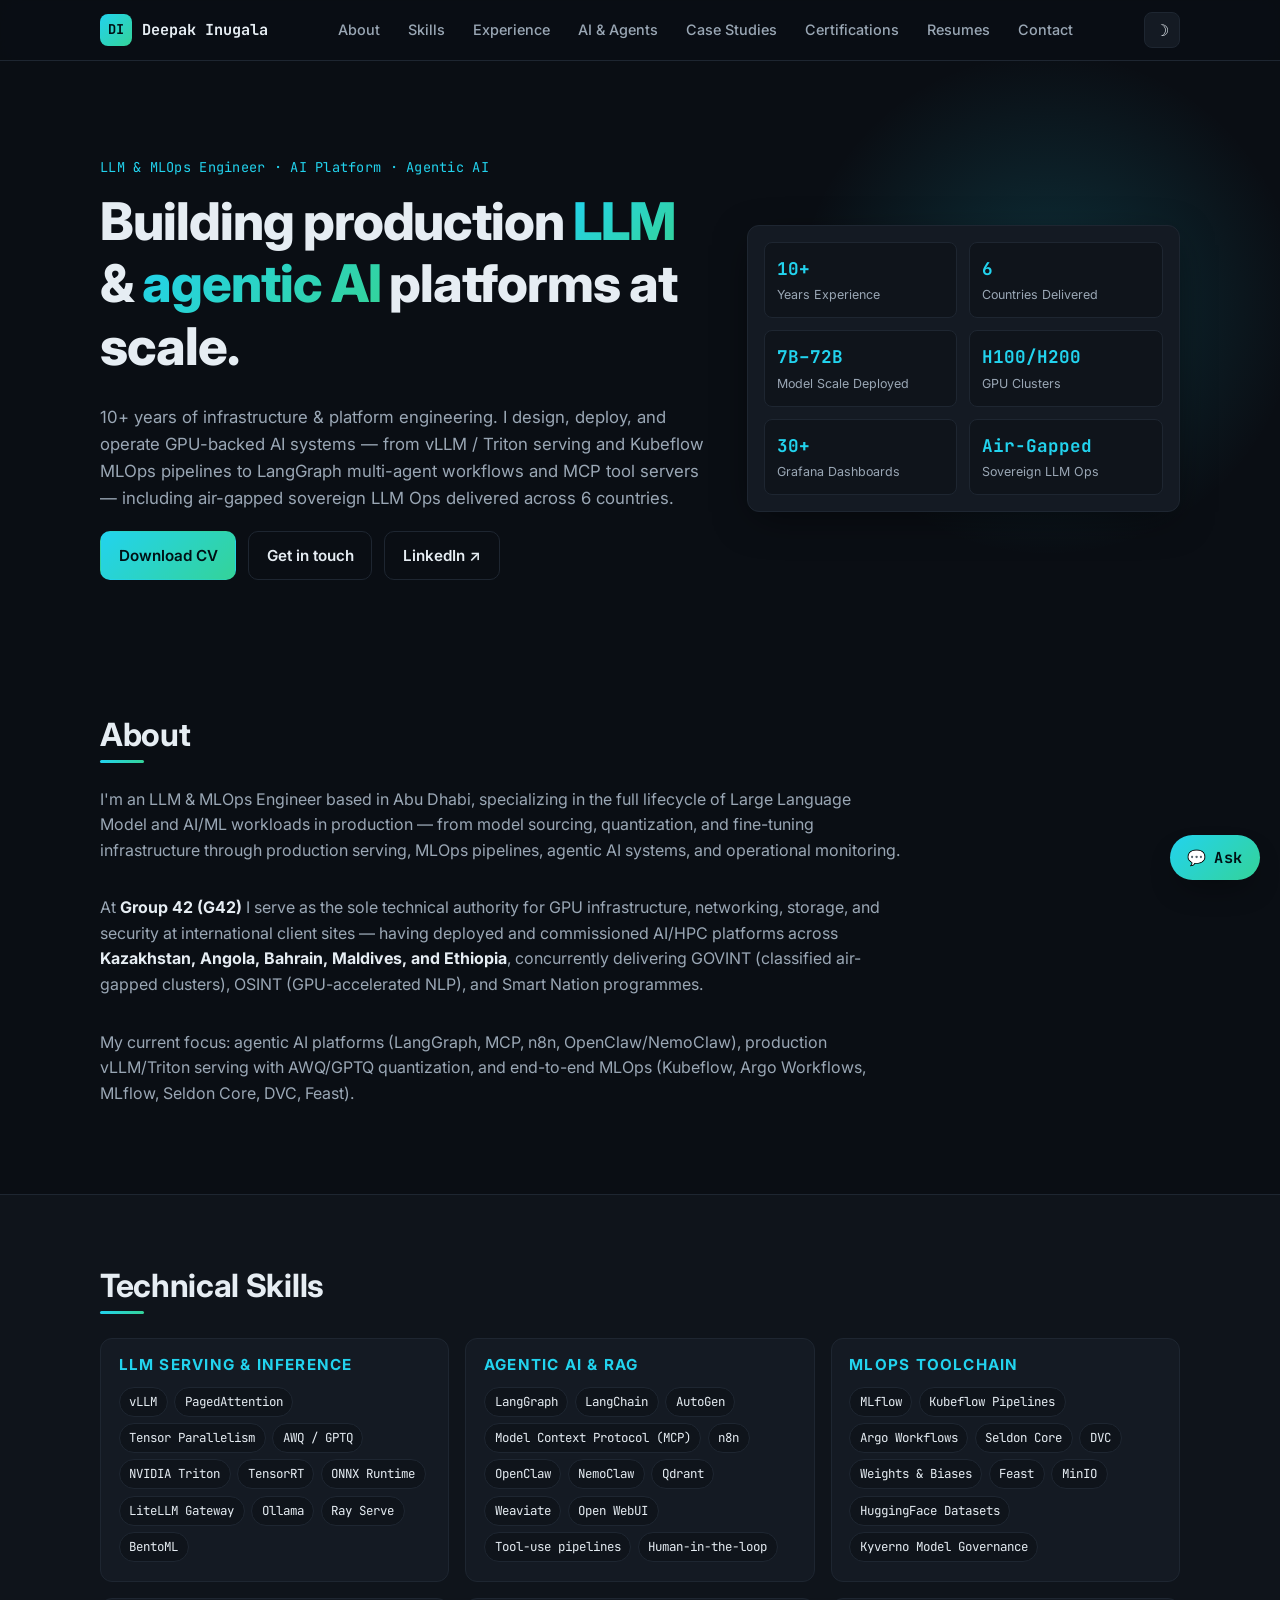
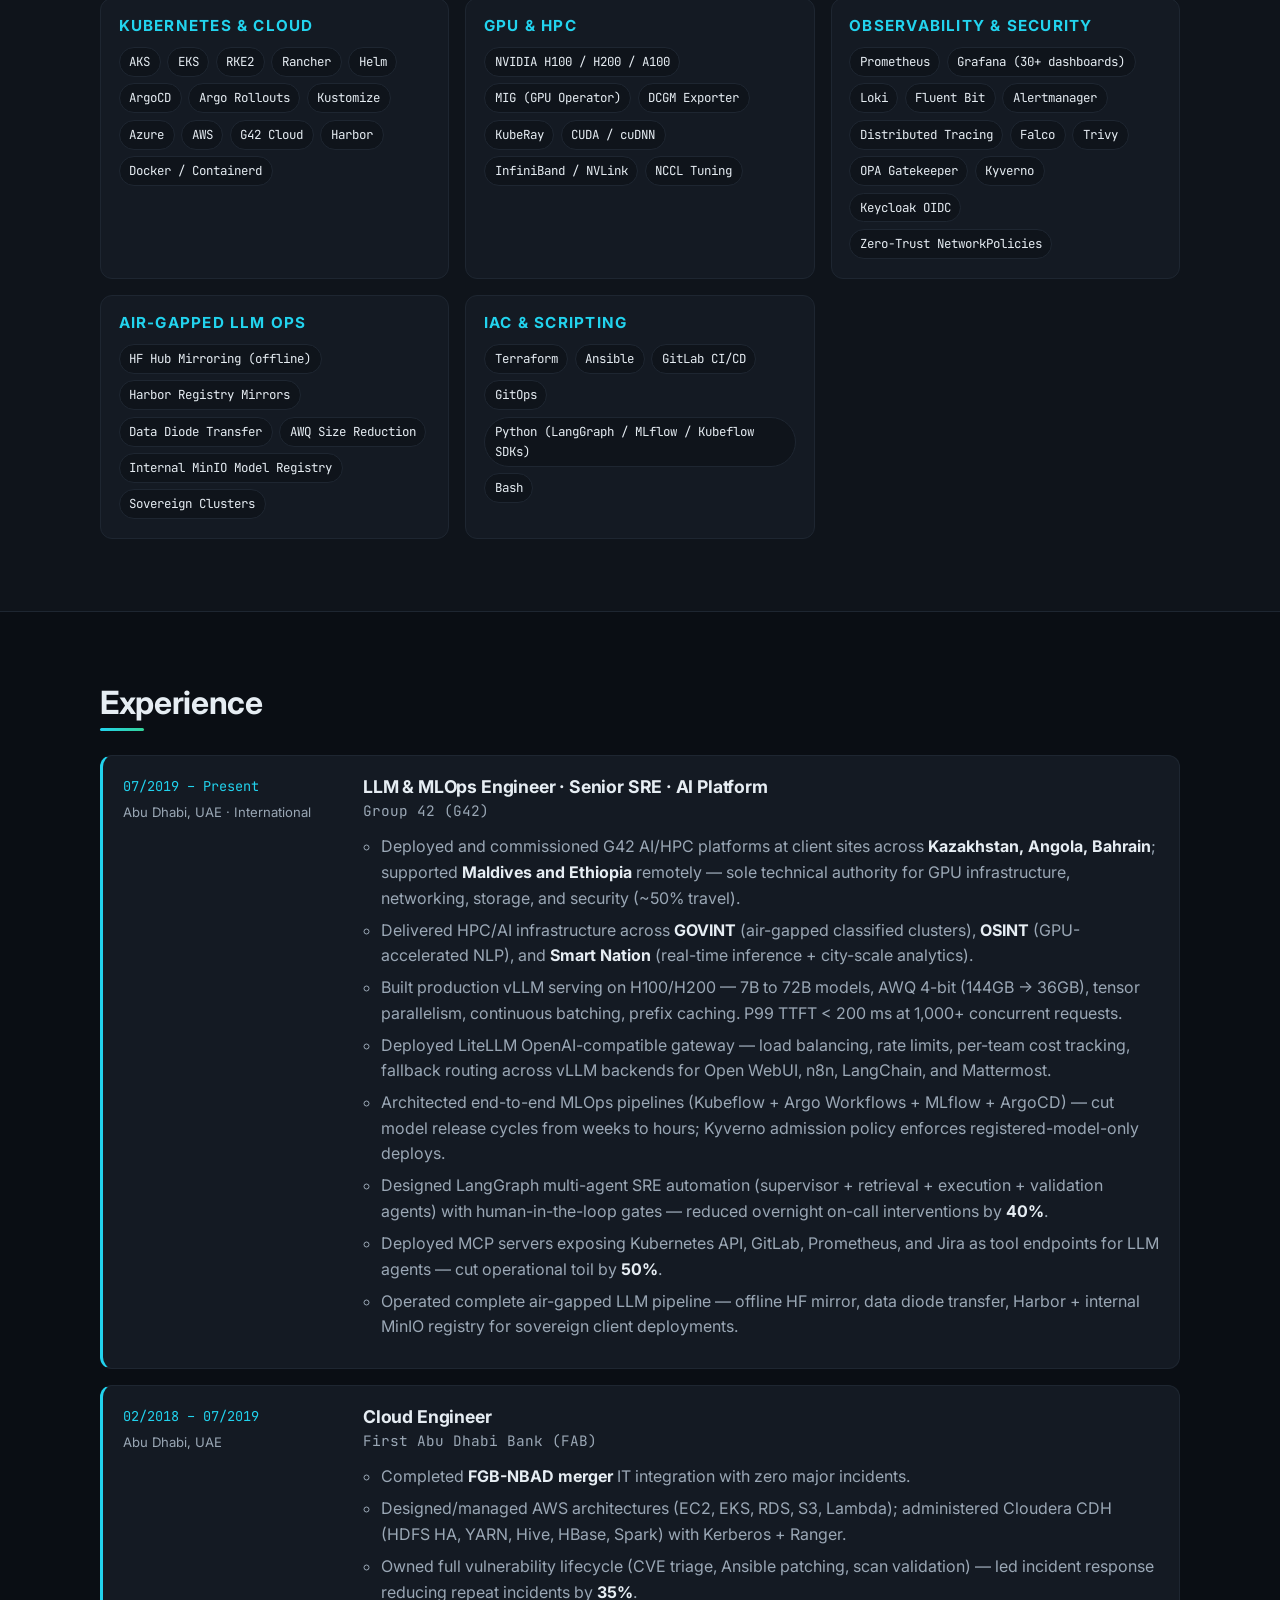
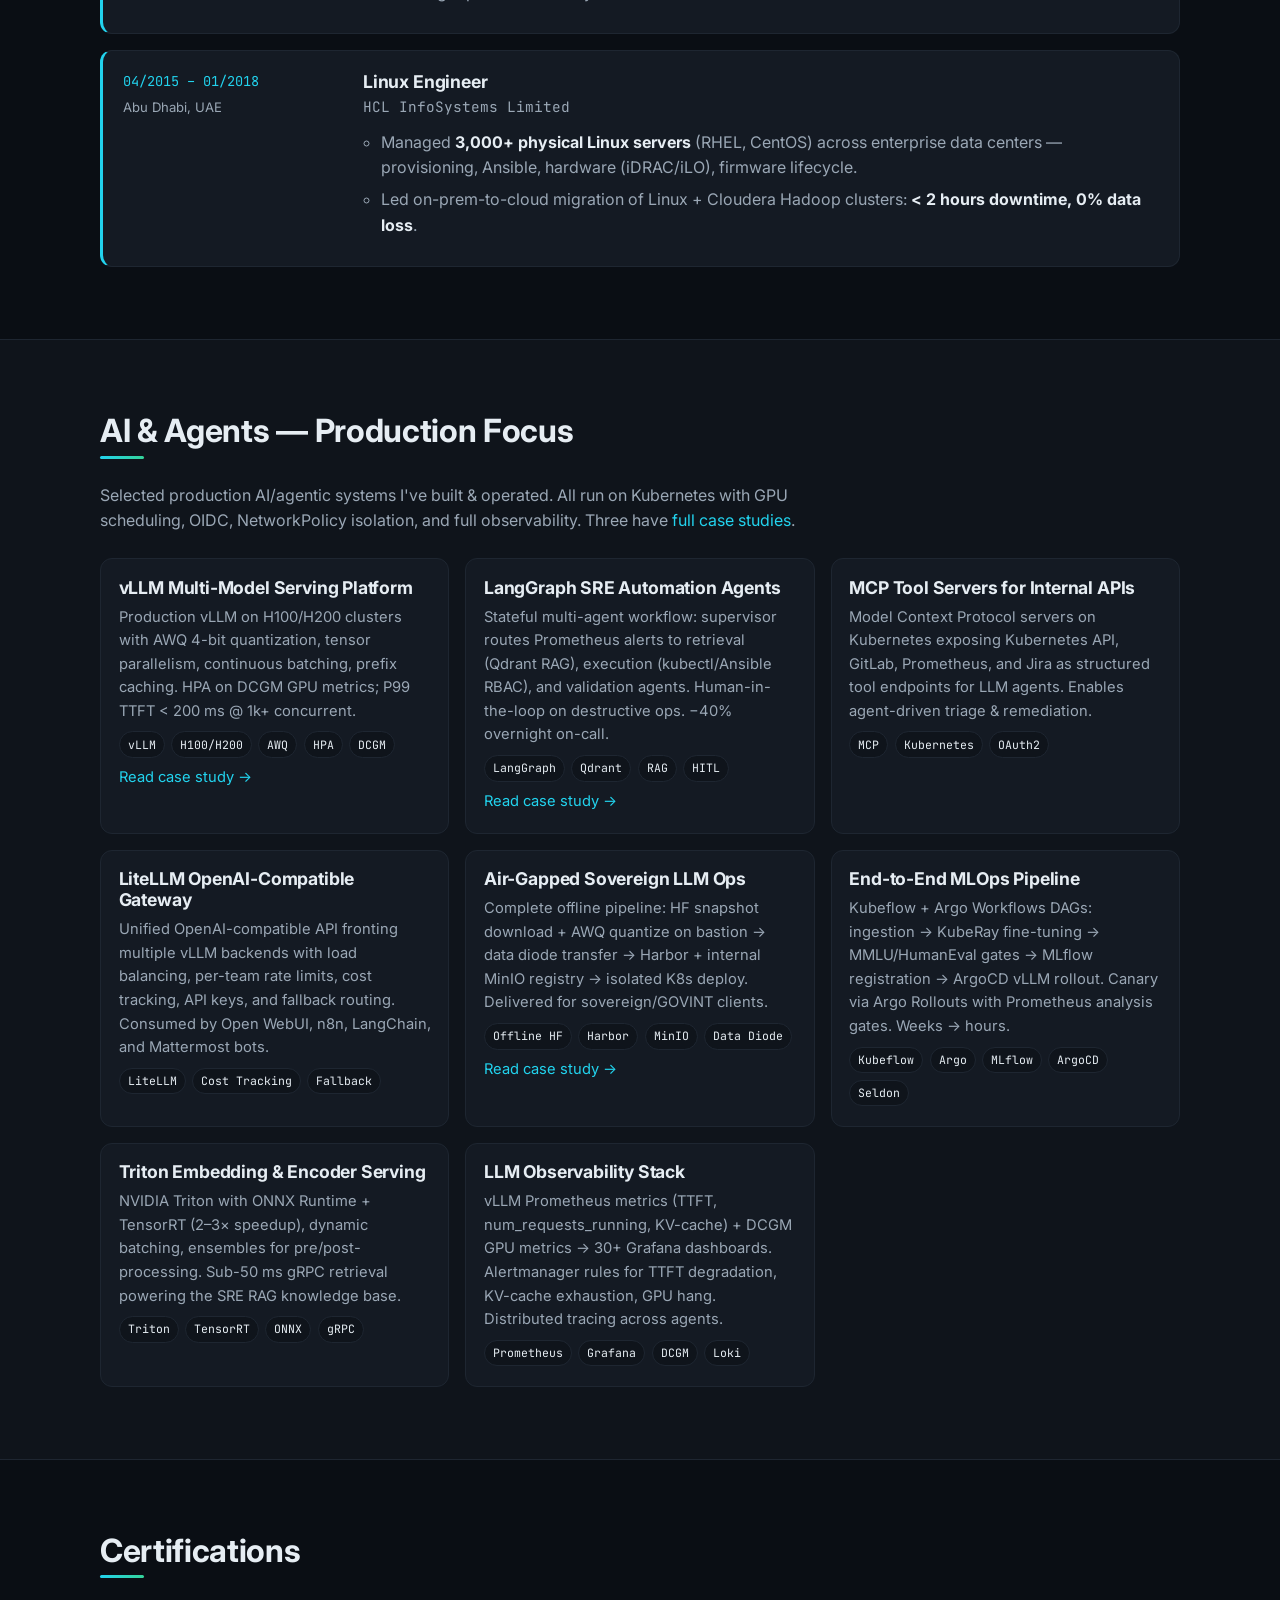
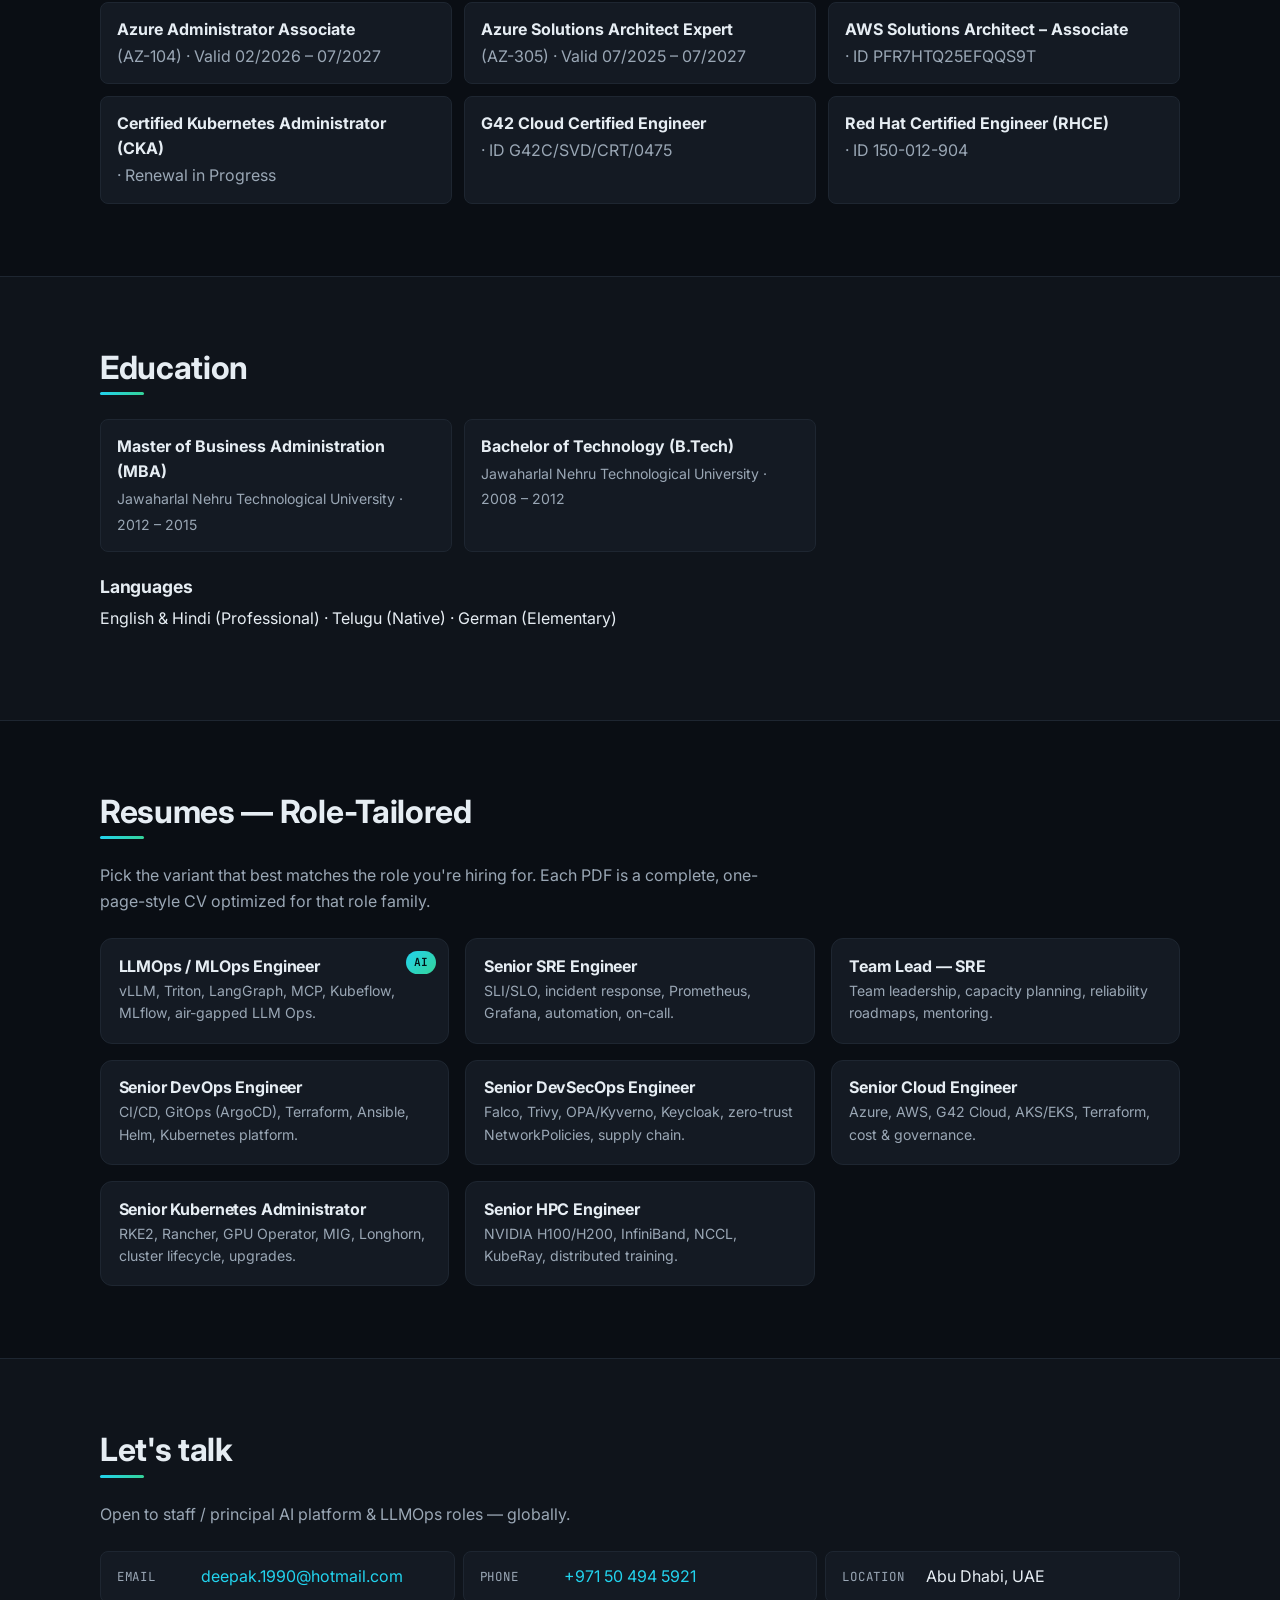
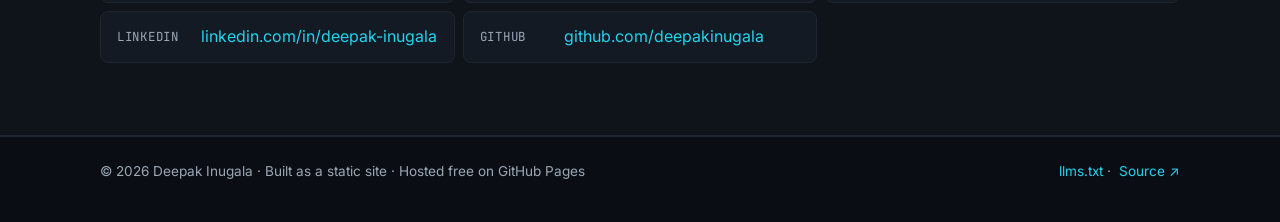
==== commit b29c295f: "Add case-study deep-dives and local-KB chatbot Adds three case-study pages (vLLM serving on H100/H20" ====
--- a/index.html
+++ b/index.html
@@ -64,6 +64,7 @@
           <li><a href="#skills">Skills</a></li>
           <li><a href="#experience">Experience</a></li>
           <li><a href="#ai">AI &amp; Agents</a></li>
+          <li><a href="./case-studies/index.html">Case Studies</a></li>
           <li><a href="#certifications">Certifications</a></li>
           <li><a href="#cv">Resumes</a></li>
           <li><a href="#contact">Contact</a></li>
@@ -274,17 +275,20 @@
         <p class="section-lead">
           Selected production AI/agentic systems I've built &amp; operated. All run on Kubernetes with
           GPU scheduling, OIDC, NetworkPolicy isolation, and full observability.
+          Three have <a href="./case-studies/index.html">full case studies</a>.
         </p>
         <div class="proj-grid">
           <article class="proj-card">
             <header><h3>vLLM Multi-Model Serving Platform</h3></header>
             <p>Production vLLM on H100/H200 clusters with AWQ 4-bit quantization, tensor parallelism, continuous batching, prefix caching. HPA on DCGM GPU metrics; P99 TTFT &lt; 200 ms @ 1k+ concurrent.</p>
             <ul class="chips small"><li>vLLM</li><li>H100/H200</li><li>AWQ</li><li>HPA</li><li>DCGM</li></ul>
+            <p><a href="./case-studies/vllm-serving.html">Read case study →</a></p>
           </article>
           <article class="proj-card">
             <header><h3>LangGraph SRE Automation Agents</h3></header>
             <p>Stateful multi-agent workflow: supervisor routes Prometheus alerts to retrieval (Qdrant RAG), execution (kubectl/Ansible RBAC), and validation agents. Human-in-the-loop on destructive ops. −40% overnight on-call.</p>
             <ul class="chips small"><li>LangGraph</li><li>Qdrant</li><li>RAG</li><li>HITL</li></ul>
+            <p><a href="./case-studies/langgraph-agents.html">Read case study →</a></p>
           </article>
           <article class="proj-card">
             <header><h3>MCP Tool Servers for Internal APIs</h3></header>
@@ -300,6 +304,7 @@
             <header><h3>Air-Gapped Sovereign LLM Ops</h3></header>
             <p>Complete offline pipeline: HF snapshot download + AWQ quantize on bastion → data diode transfer → Harbor + internal MinIO registry → isolated K8s deploy. Delivered for sovereign/GOVINT clients.</p>
             <ul class="chips small"><li>Offline HF</li><li>Harbor</li><li>MinIO</li><li>Data Diode</li></ul>
+            <p><a href="./case-studies/air-gapped-llm.html">Read case study →</a></p>
           </article>
           <article class="proj-card">
             <header><h3>End-to-End MLOps Pipeline</h3></header>
@@ -422,5 +427,6 @@
   </footer>
 
   <script src="./script.js" defer></script>
+  <script src="./chatbot.js" defer></script>
 </body>
 </html>
--- a/styles.css
+++ b/styles.css
@@ -312,6 +312,113 @@
 .foot { display: flex; flex-wrap: wrap; justify-content: space-between; gap: 0.5rem; }
 .foot-meta a { margin-left: 0.25rem; }
 
+/* ---------- Case study pages ---------- */
+.case .hero { padding-top: clamp(2rem, 5vw, 3rem); }
+.case-body { max-width: 80ch; }
+.case-body h2 {
+  margin-top: 2rem; padding-bottom: 0.4rem; border-bottom: 1px solid var(--border);
+}
+.case-body ul { color: var(--text-dim); }
+.case-body ul li { margin-bottom: 0.4rem; }
+.case-body strong { color: var(--text); }
+.case-body code {
+  font-family: var(--font-mono); font-size: 0.85em;
+  background: var(--bg-alt); border: 1px solid var(--border);
+  padding: 0.1rem 0.4rem; border-radius: 4px;
+}
+.case-body pre.code {
+  font-family: var(--font-mono); font-size: 0.8rem; line-height: 1.5;
+  background: var(--bg-alt); border: 1px solid var(--border);
+  border-radius: var(--radius-sm); padding: 1rem; overflow-x: auto;
+  color: var(--text);
+}
+.back-cta { display: flex; flex-wrap: wrap; gap: 0.75rem; margin-top: 2rem; }
+
+/* ---------- Chatbot ---------- */
+.chat-fab {
+  position: fixed; bottom: 1.25rem; right: 1.25rem; z-index: 100;
+  display: inline-flex; align-items: center; gap: 0.5rem;
+  padding: 0.75rem 1.1rem; border-radius: 999px;
+  background: linear-gradient(135deg, var(--accent), var(--accent-2));
+  color: #001014; font-weight: 700; font-size: 0.95rem;
+  border: none; cursor: pointer;
+  box-shadow: 0 14px 30px -10px rgba(0, 0, 0, 0.45);
+  transition: transform 0.1s, filter 0.15s;
+}
+.chat-fab:hover { filter: brightness(1.05); }
+.chat-fab:active { transform: translateY(1px); }
+.chat-fab-text { font-family: var(--font-mono); letter-spacing: 0.02em; }
+
+.chat-panel {
+  position: fixed; bottom: 1.25rem; right: 1.25rem; z-index: 101;
+  width: min(380px, calc(100vw - 2rem));
+  height: min(560px, calc(100vh - 2rem));
+  display: flex; flex-direction: column;
+  background: var(--surface); color: var(--text);
+  border: 1px solid var(--border); border-radius: var(--radius);
+  box-shadow: 0 30px 60px -20px rgba(0, 0, 0, 0.55);
+  overflow: hidden;
+}
+.chat-panel[hidden] { display: none; }
+.chat-header {
+  display: flex; align-items: center; justify-content: space-between;
+  padding: 0.75rem 1rem; border-bottom: 1px solid var(--border);
+  background: var(--bg-alt);
+}
+.chat-title { display: flex; align-items: center; gap: 0.5rem; font-size: 0.95rem; }
+.chat-dot {
+  width: 9px; height: 9px; border-radius: 50%;
+  background: var(--accent-2); box-shadow: 0 0 8px var(--accent-2);
+}
+.chat-close {
+  background: transparent; border: none; color: var(--text-dim);
+  font-size: 1.4rem; line-height: 1; cursor: pointer; padding: 0 0.25rem;
+}
+.chat-close:hover { color: var(--text); }
+.chat-body {
+  flex: 1; overflow-y: auto; padding: 0.75rem 1rem;
+  display: flex; flex-direction: column; gap: 0.5rem;
+}
+.chat-msg {
+  max-width: 85%; padding: 0.6rem 0.85rem; border-radius: 14px;
+  font-size: 0.9rem; line-height: 1.45; white-space: pre-wrap;
+}
+.chat-msg a { color: var(--accent); }
+.chat-bot {
+  align-self: flex-start; background: var(--bg-alt);
+  border: 1px solid var(--border); border-bottom-left-radius: 4px;
+}
+.chat-user {
+  align-self: flex-end;
+  background: linear-gradient(135deg, var(--accent), var(--accent-2));
+  color: #001014; border-bottom-right-radius: 4px;
+}
+.chat-suggs {
+  display: flex; flex-wrap: wrap; gap: 0.35rem;
+  padding: 0 1rem 0.5rem;
+}
+.chat-sugg {
+  font-size: 0.78rem; padding: 0.3rem 0.6rem; border-radius: 999px;
+  background: var(--bg-alt); color: var(--text); border: 1px solid var(--border);
+  cursor: pointer; font-family: var(--font-sans);
+}
+.chat-sugg:hover { border-color: var(--accent); color: var(--accent); }
+.chat-form {
+  display: flex; gap: 0.5rem; padding: 0.75rem 1rem;
+  border-top: 1px solid var(--border); background: var(--bg-alt);
+}
+.chat-form input {
+  flex: 1; padding: 0.55rem 0.75rem; border-radius: 8px;
+  border: 1px solid var(--border); background: var(--bg); color: var(--text);
+  font-family: inherit; font-size: 0.9rem;
+}
+.chat-form input:focus { outline: 2px solid var(--accent); outline-offset: 0; border-color: transparent; }
+.chat-send {
+  padding: 0.55rem 0.9rem; border-radius: 8px; border: none;
+  background: linear-gradient(135deg, var(--accent), var(--accent-2));
+  color: #001014; font-weight: 600; cursor: pointer; font-size: 0.9rem;
+}
+
 /* ---------- Reduced motion ---------- */
 @media (prefers-reduced-motion: reduce) {
   html { scroll-behavior: auto; }
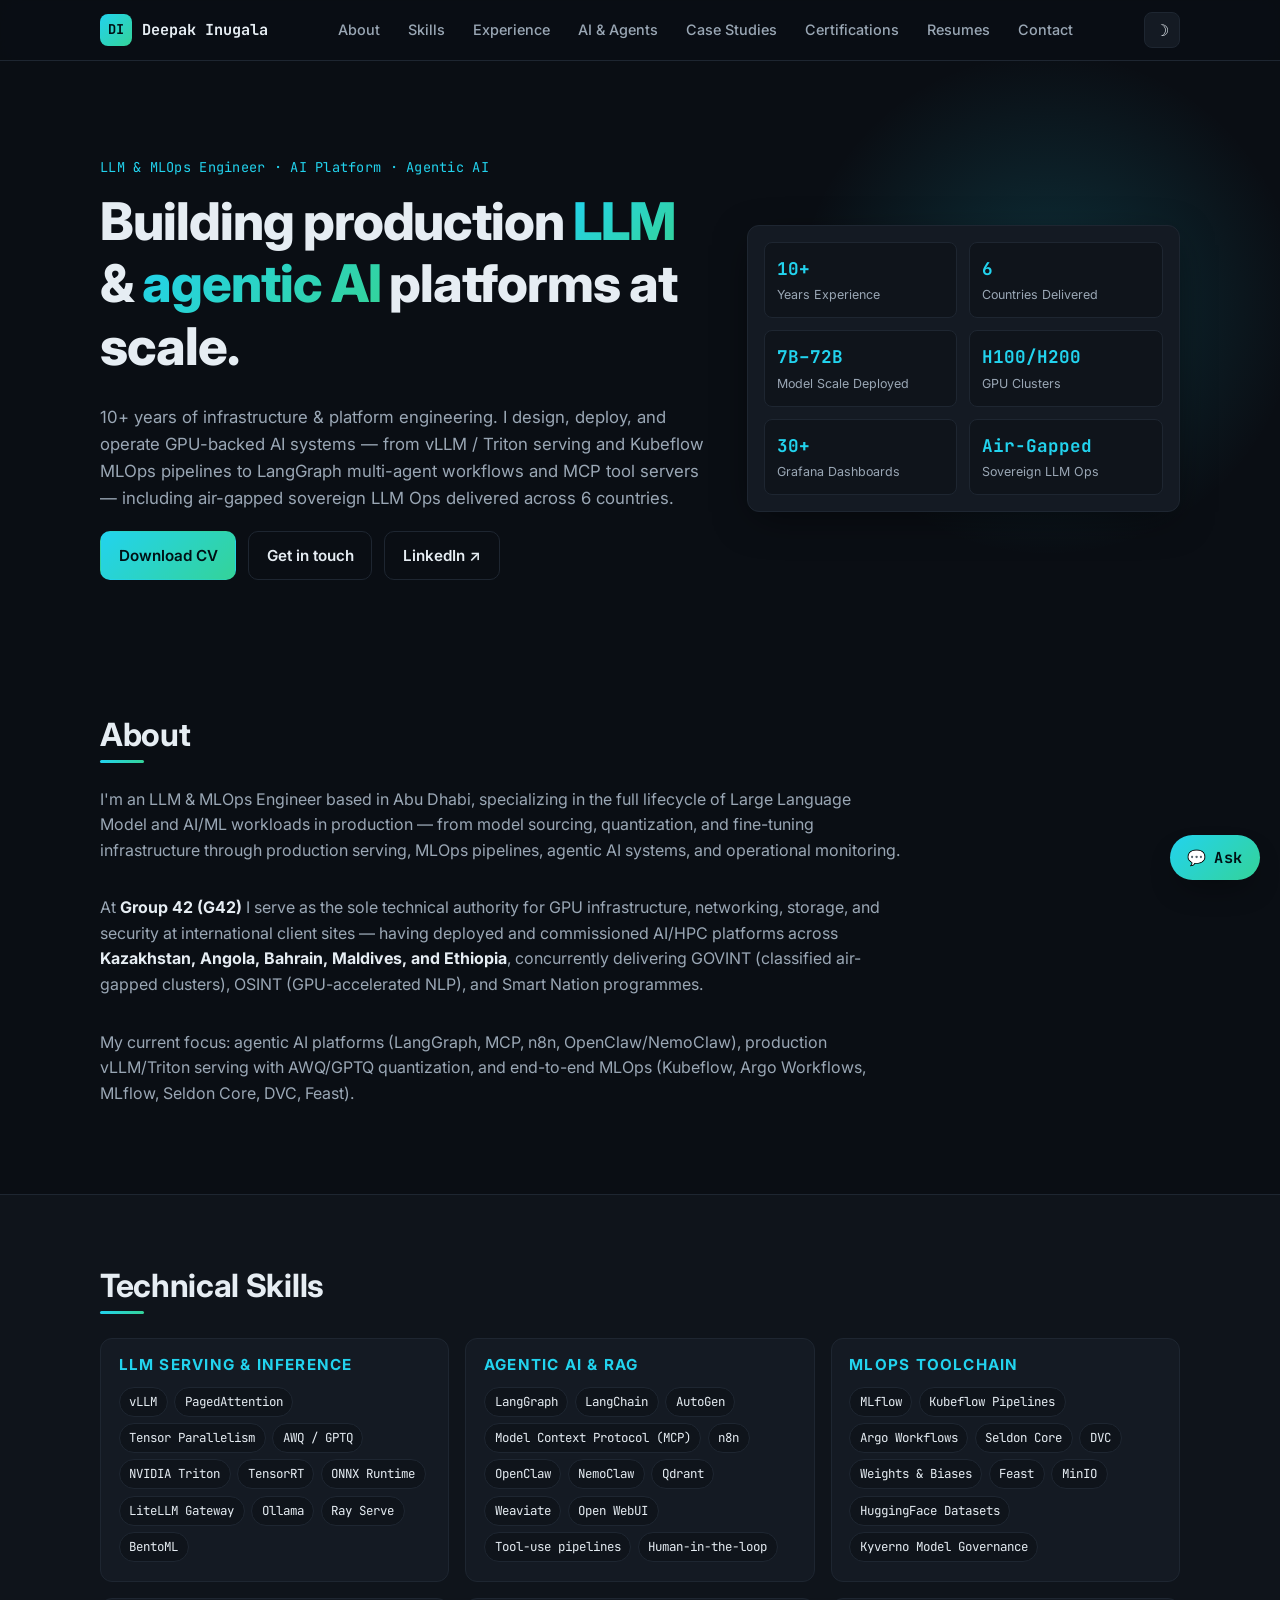
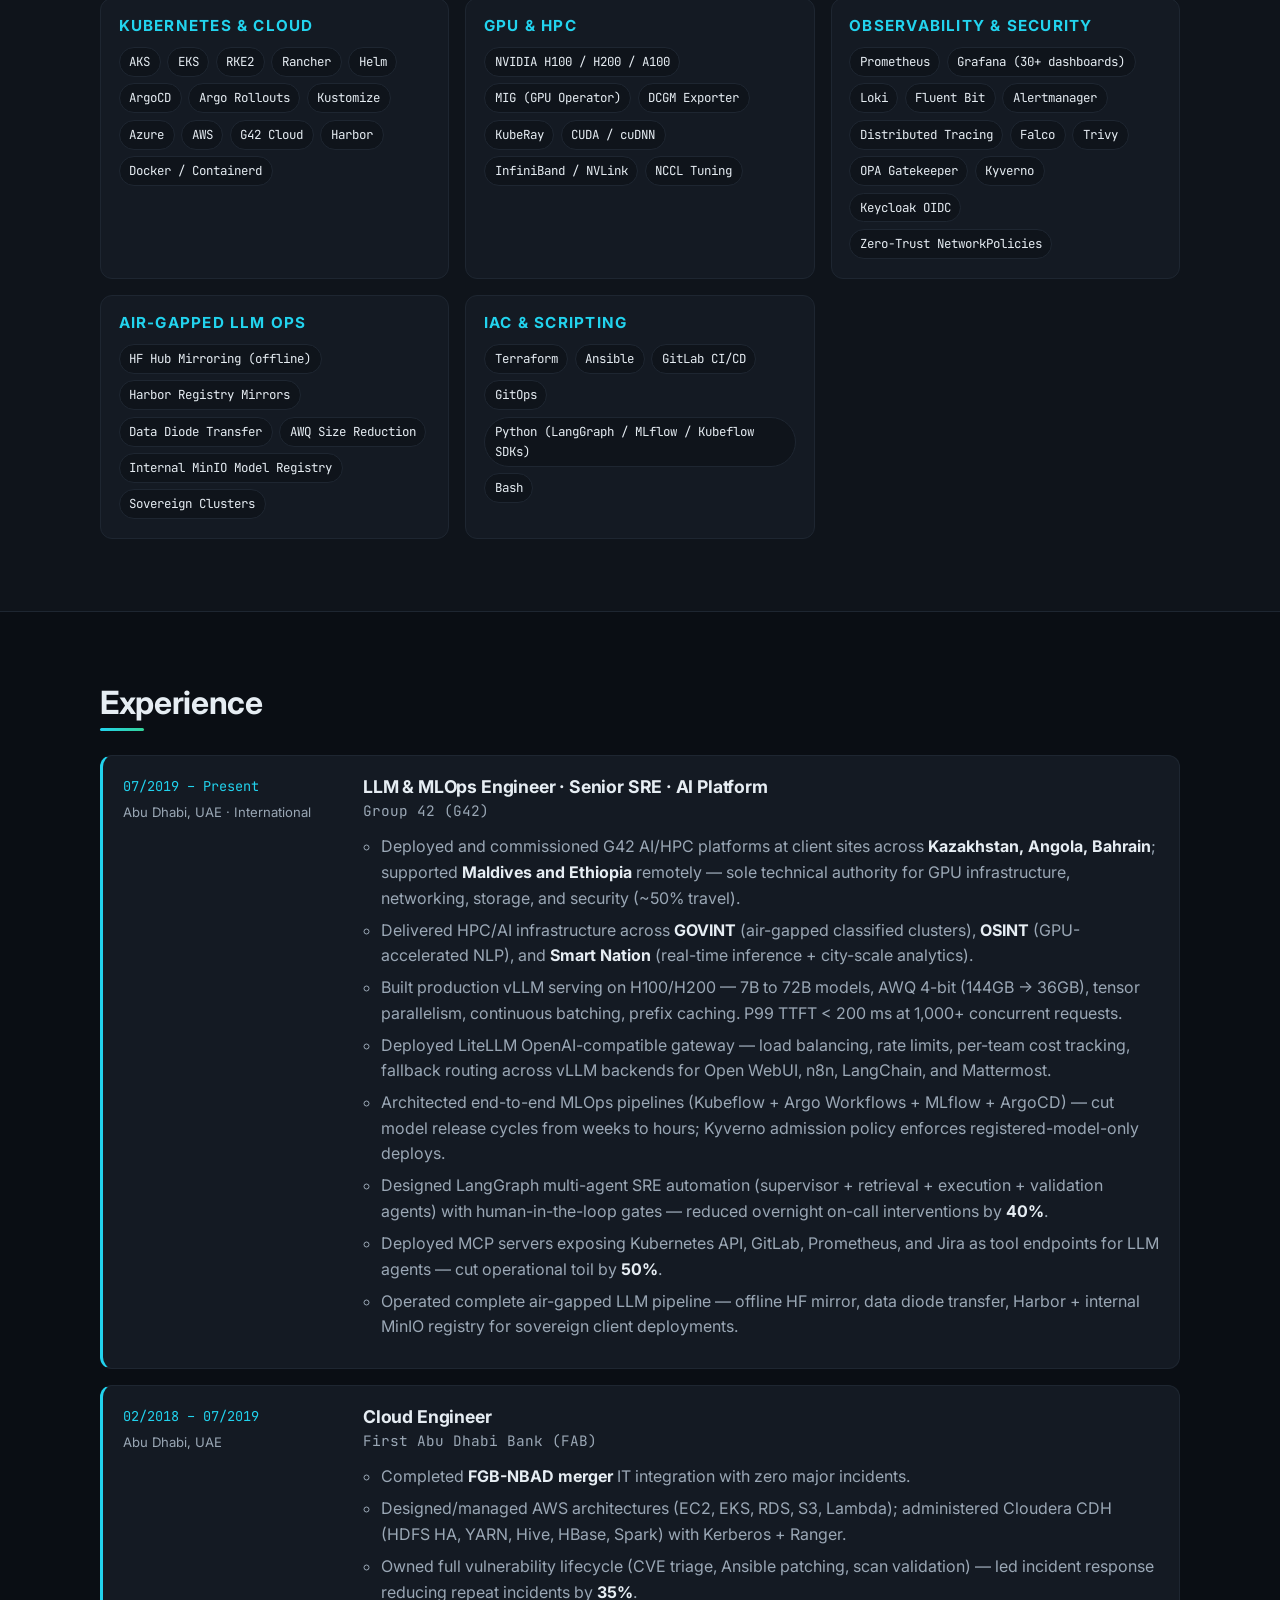
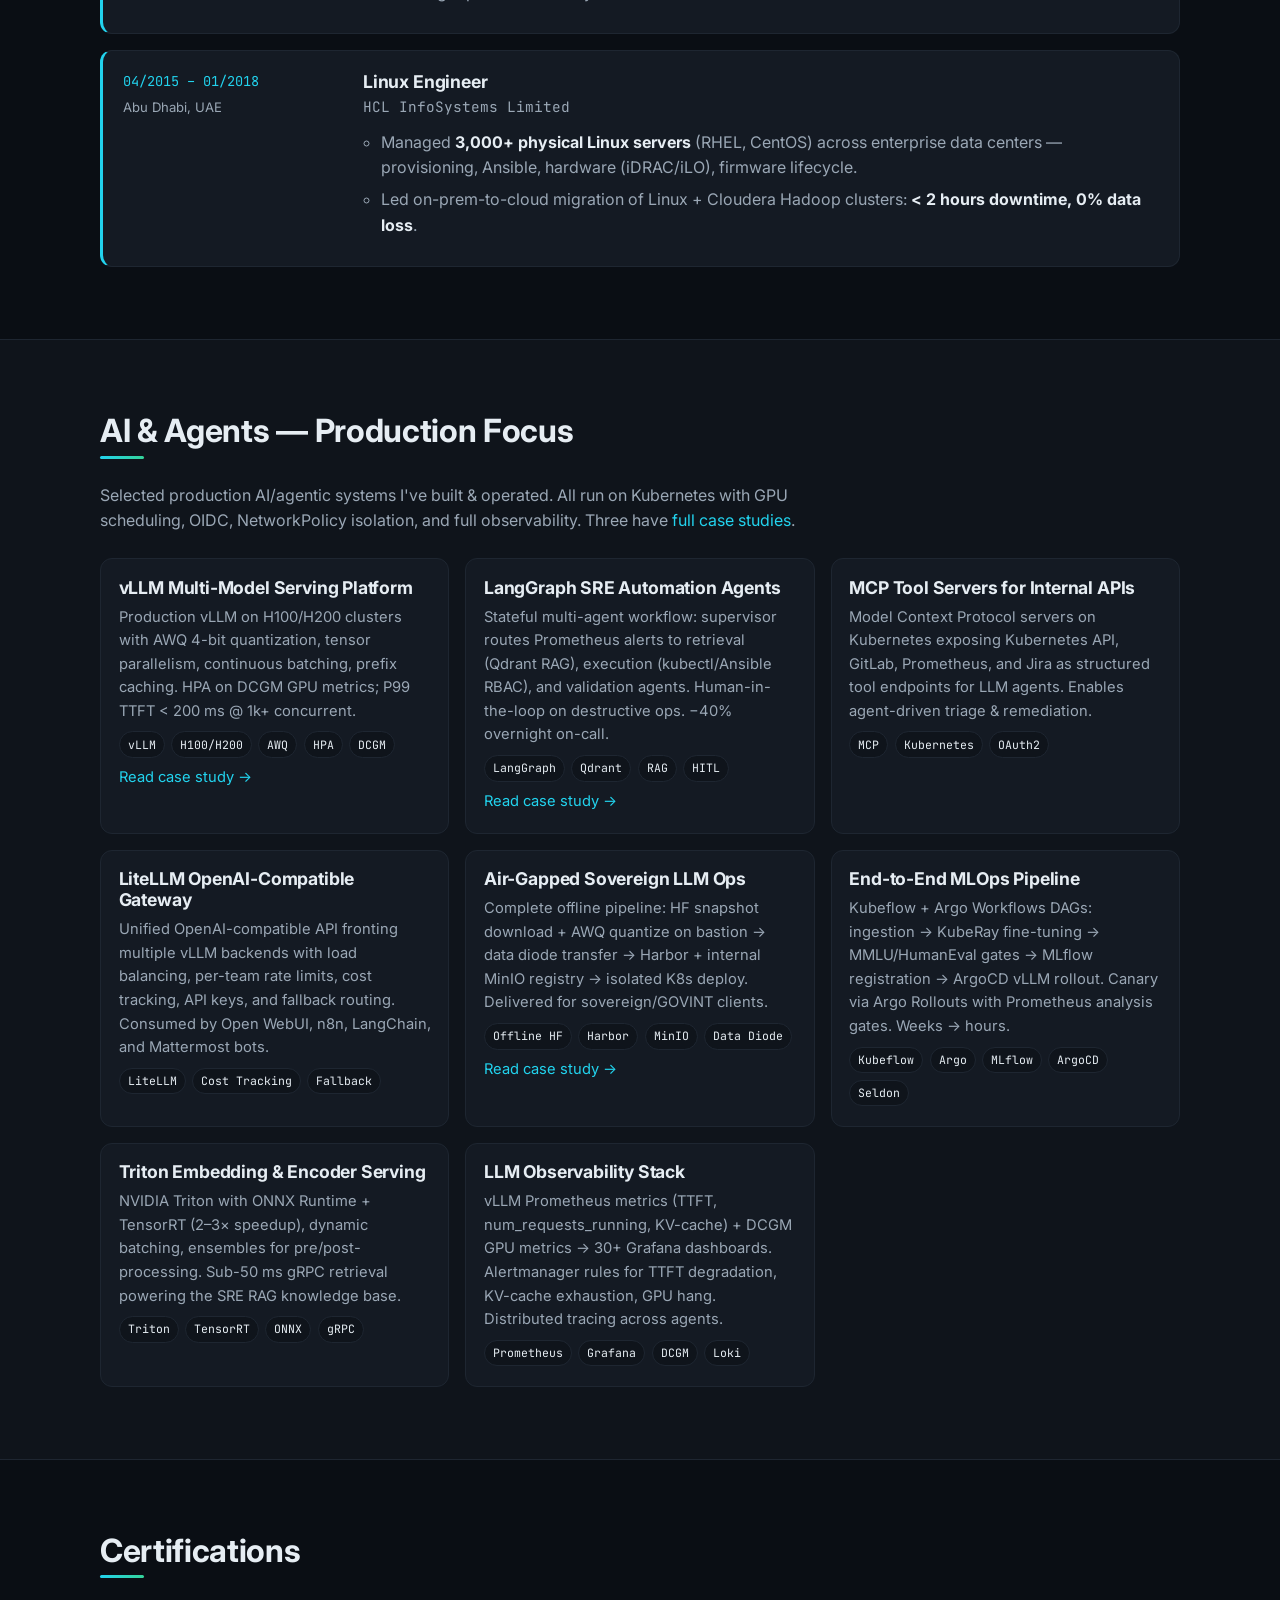
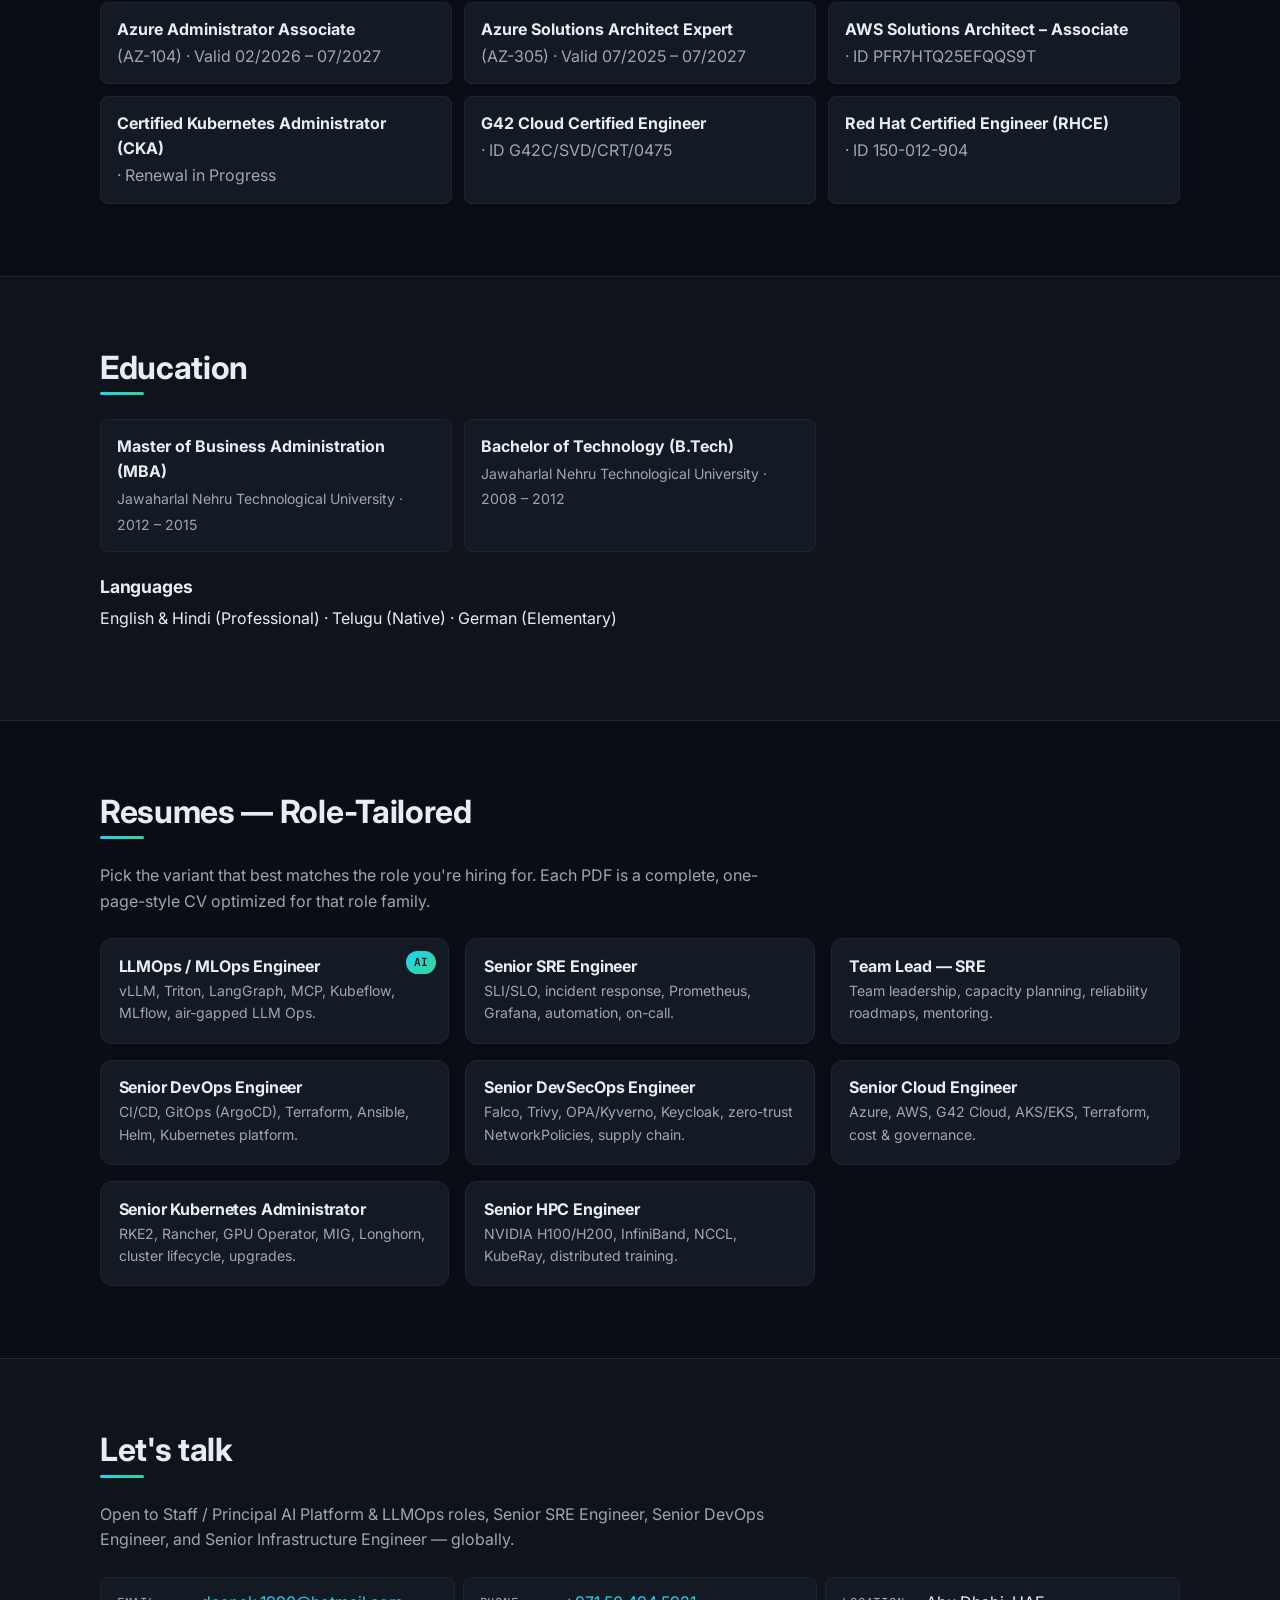
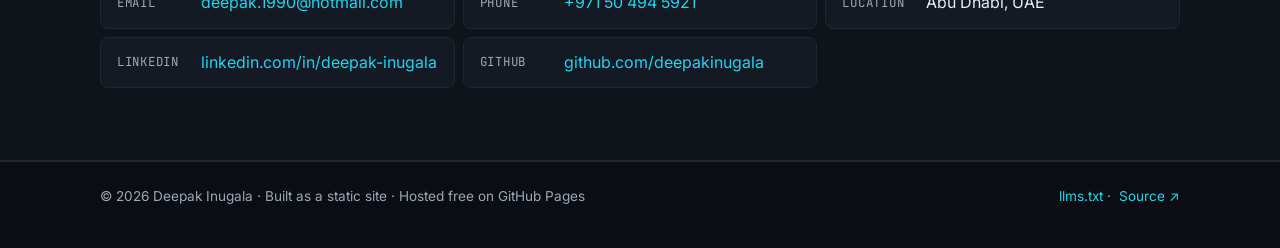
==== commit a6fc87cc: "Broaden target roles across hero, chatbot, and llms.txt Expand the "open to" wording from AI-platfor" ====
--- a/index.html
+++ b/index.html
@@ -405,7 +405,7 @@
     <section id="contact" class="section alt">
       <div class="container contact">
         <h2>Let's talk</h2>
-        <p class="section-lead">Open to staff / principal AI platform &amp; LLMOps roles — globally.</p>
+        <p class="section-lead">Open to Staff / Principal AI Platform &amp; LLMOps roles, Senior SRE Engineer, Senior DevOps Engineer, and Senior Infrastructure Engineer — globally.</p>
         <ul class="contact-list">
           <li><span>Email</span><a href="mailto:deepak.1990@hotmail.com">deepak.1990@hotmail.com</a></li>
           <li><span>Phone</span><a href="tel:+971504945921">+971 50 494 5921</a></li>
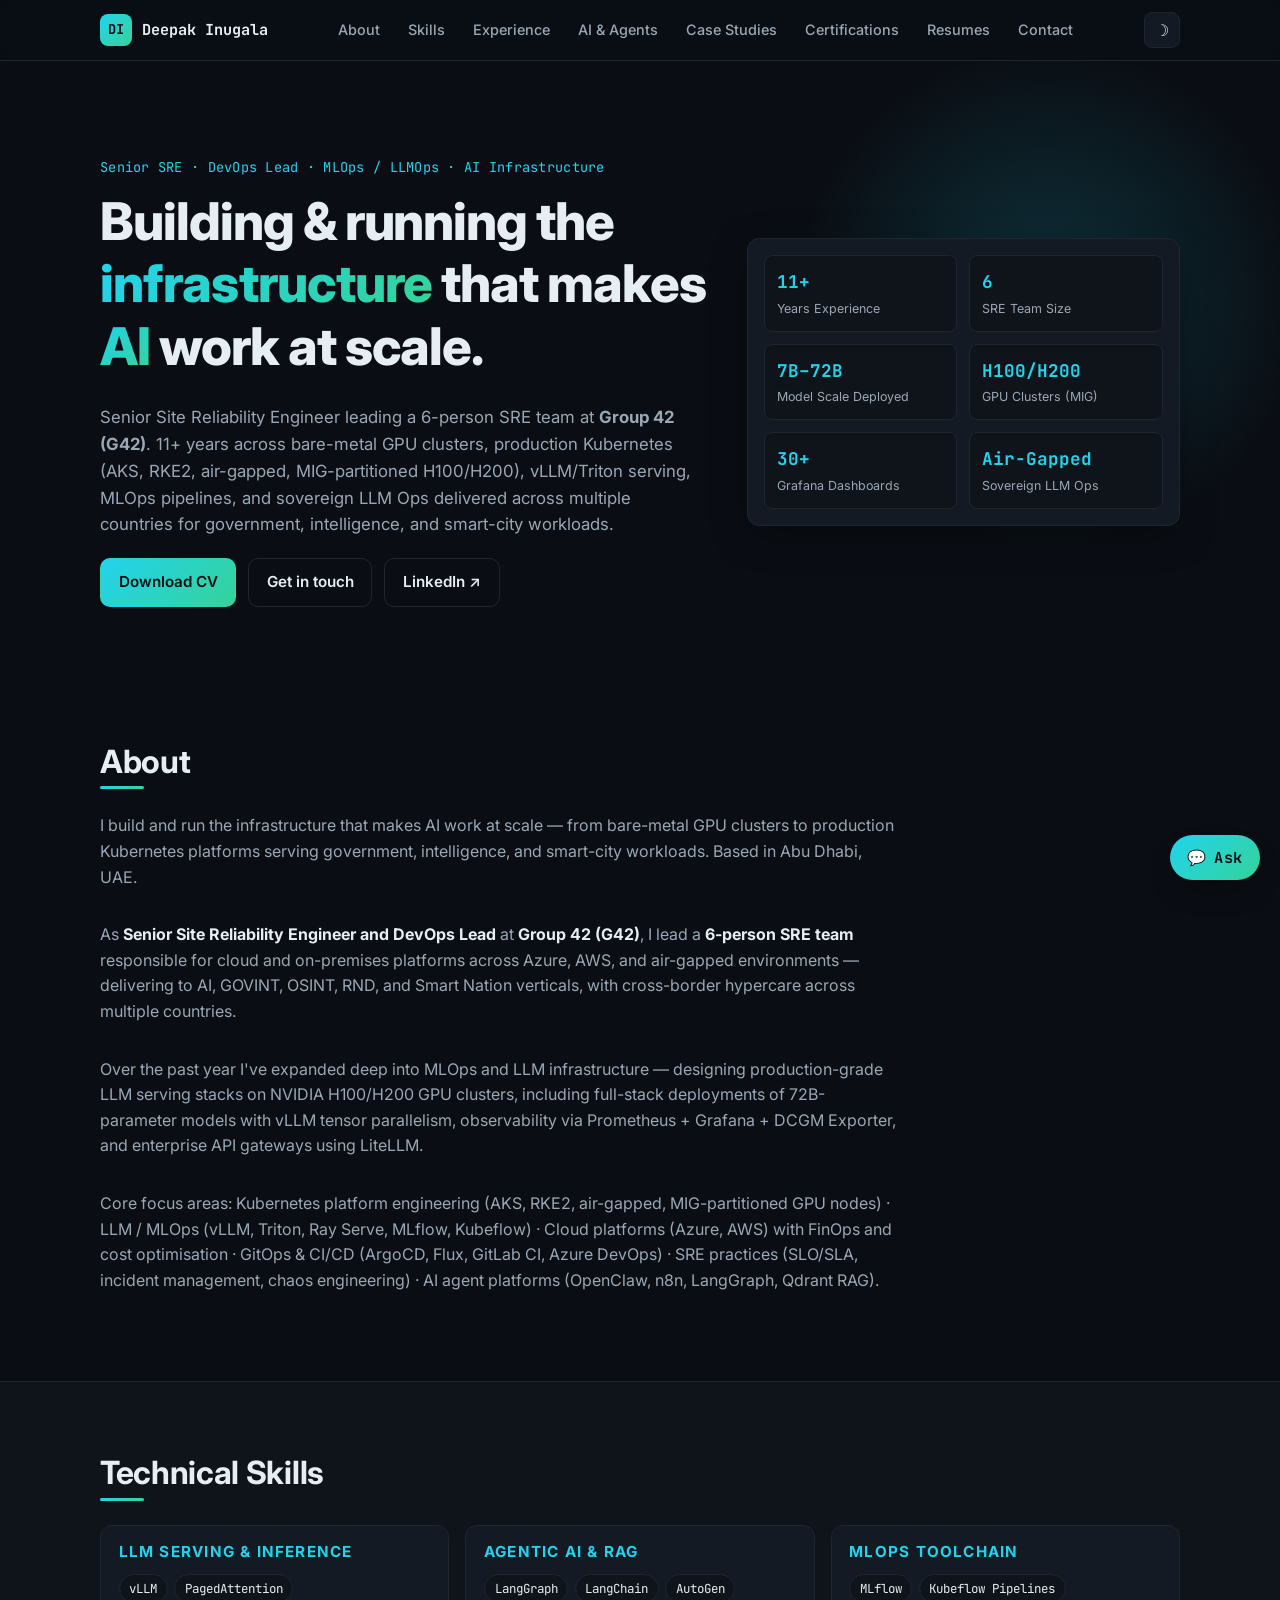
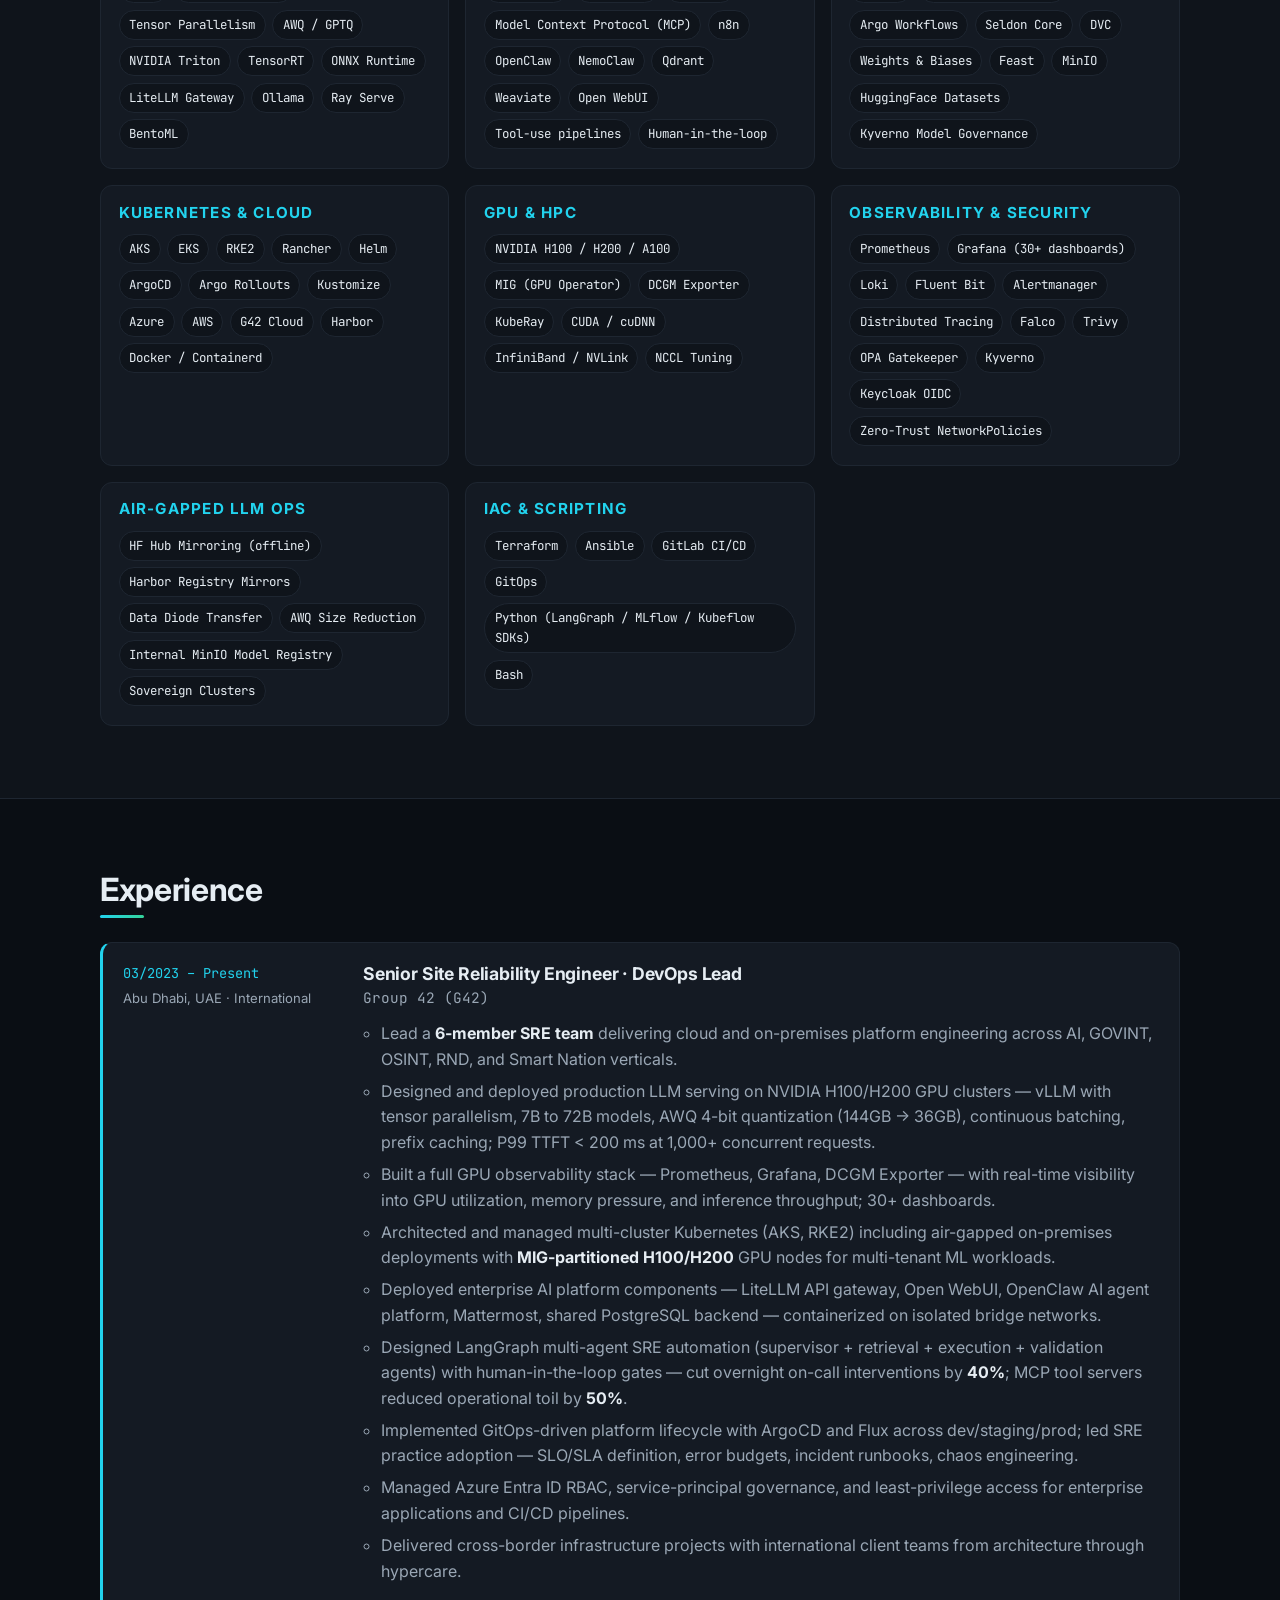
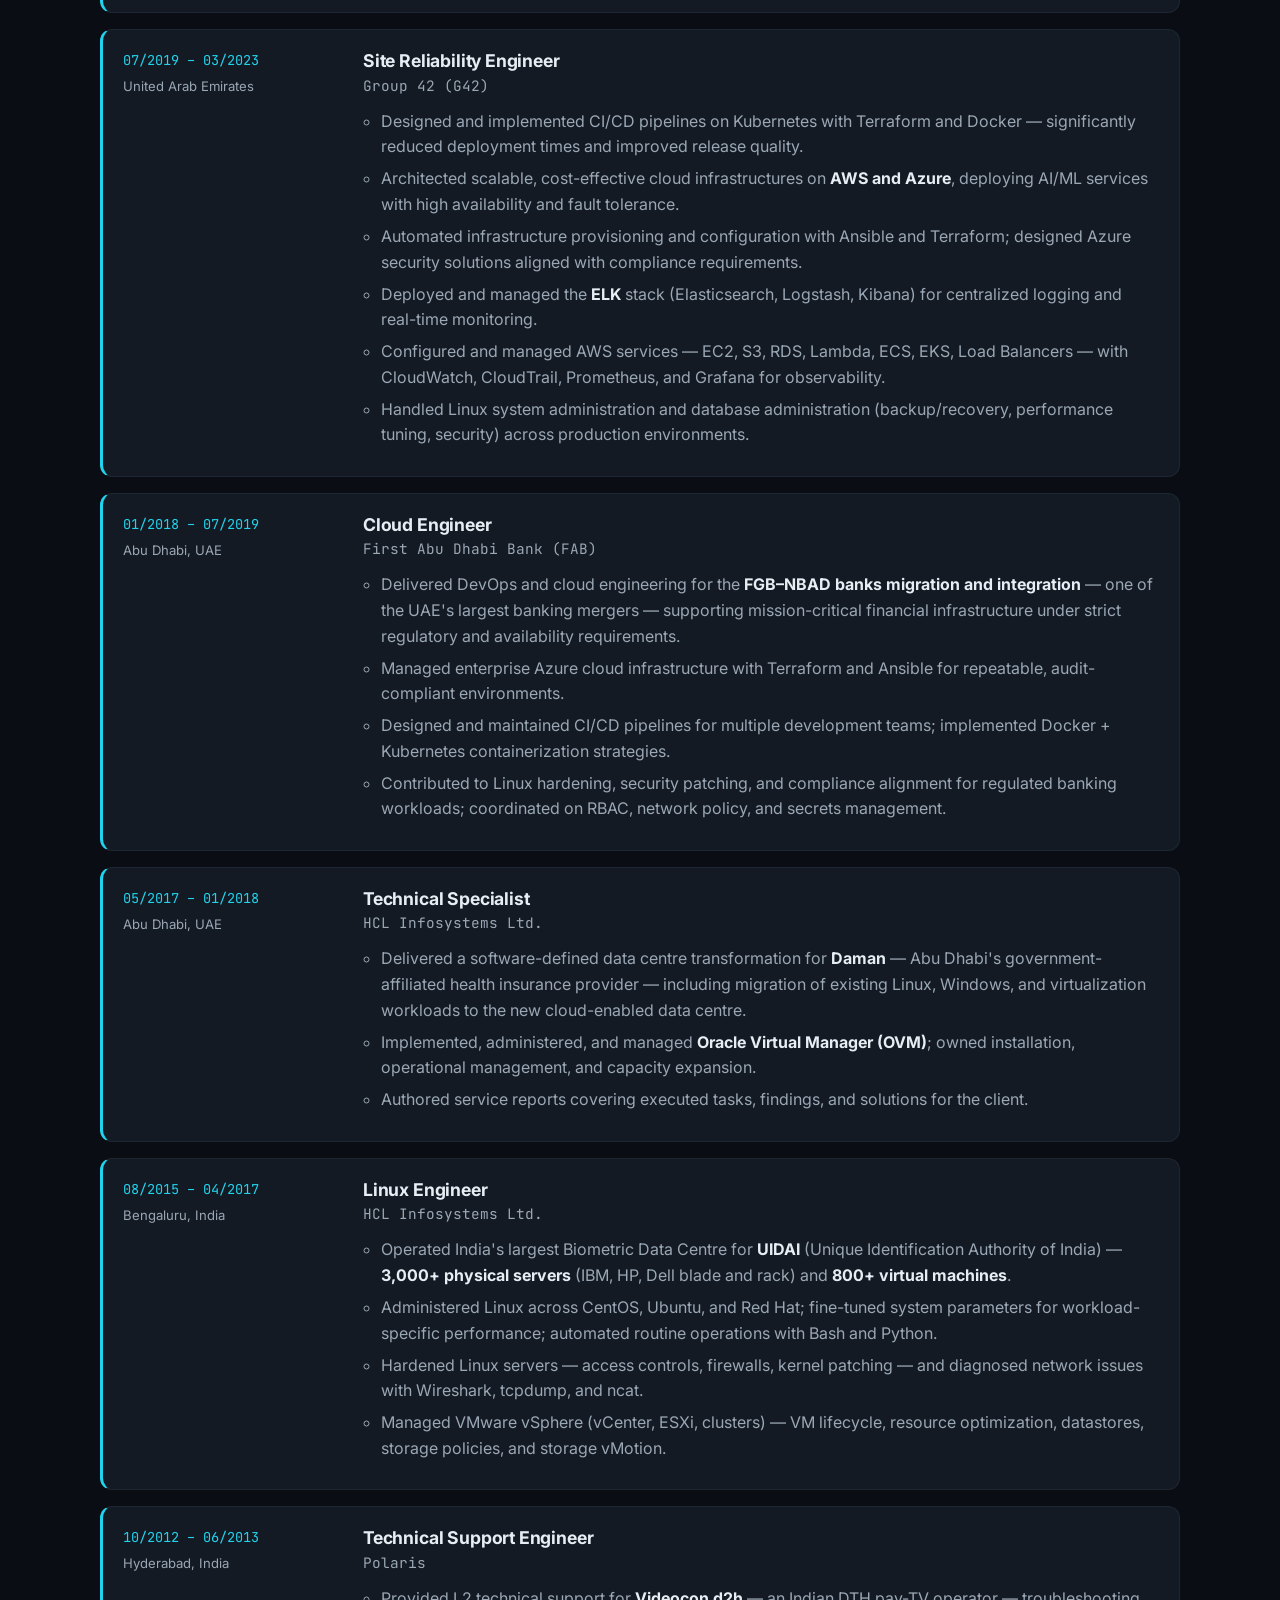
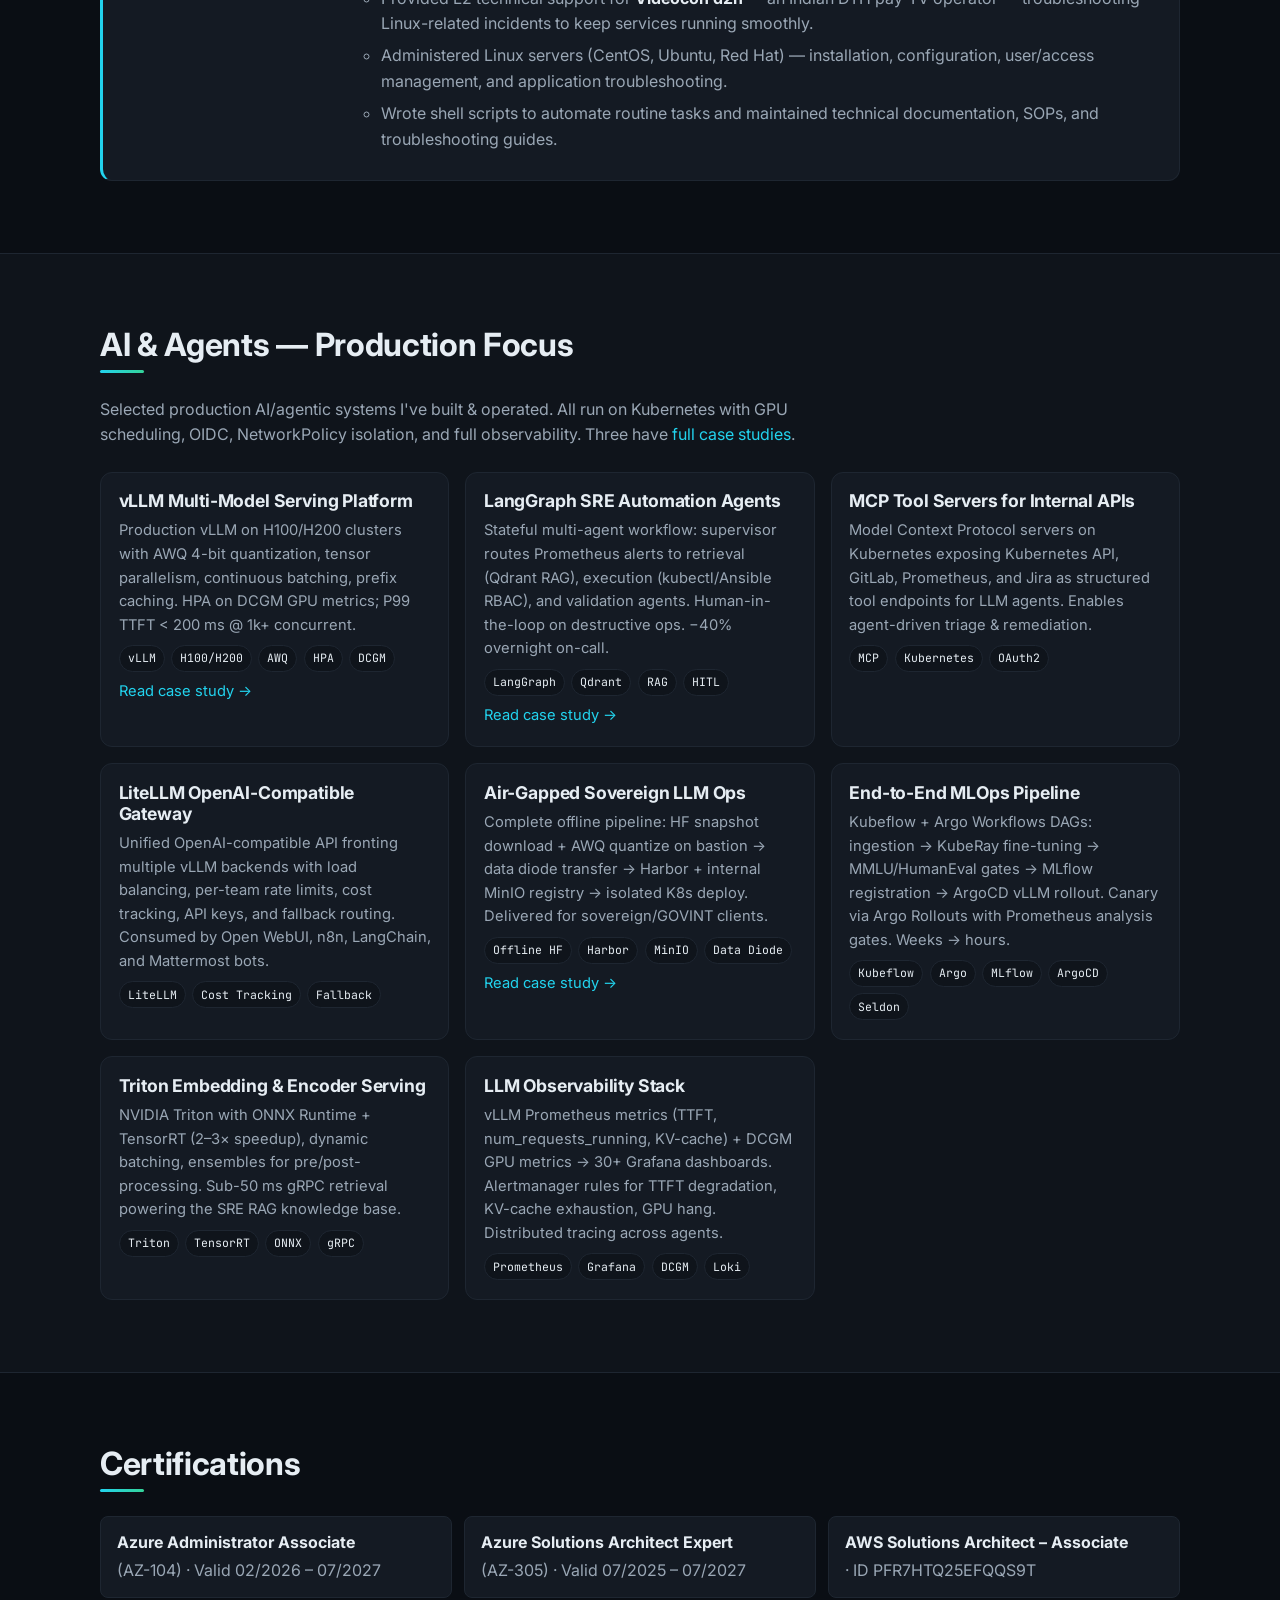
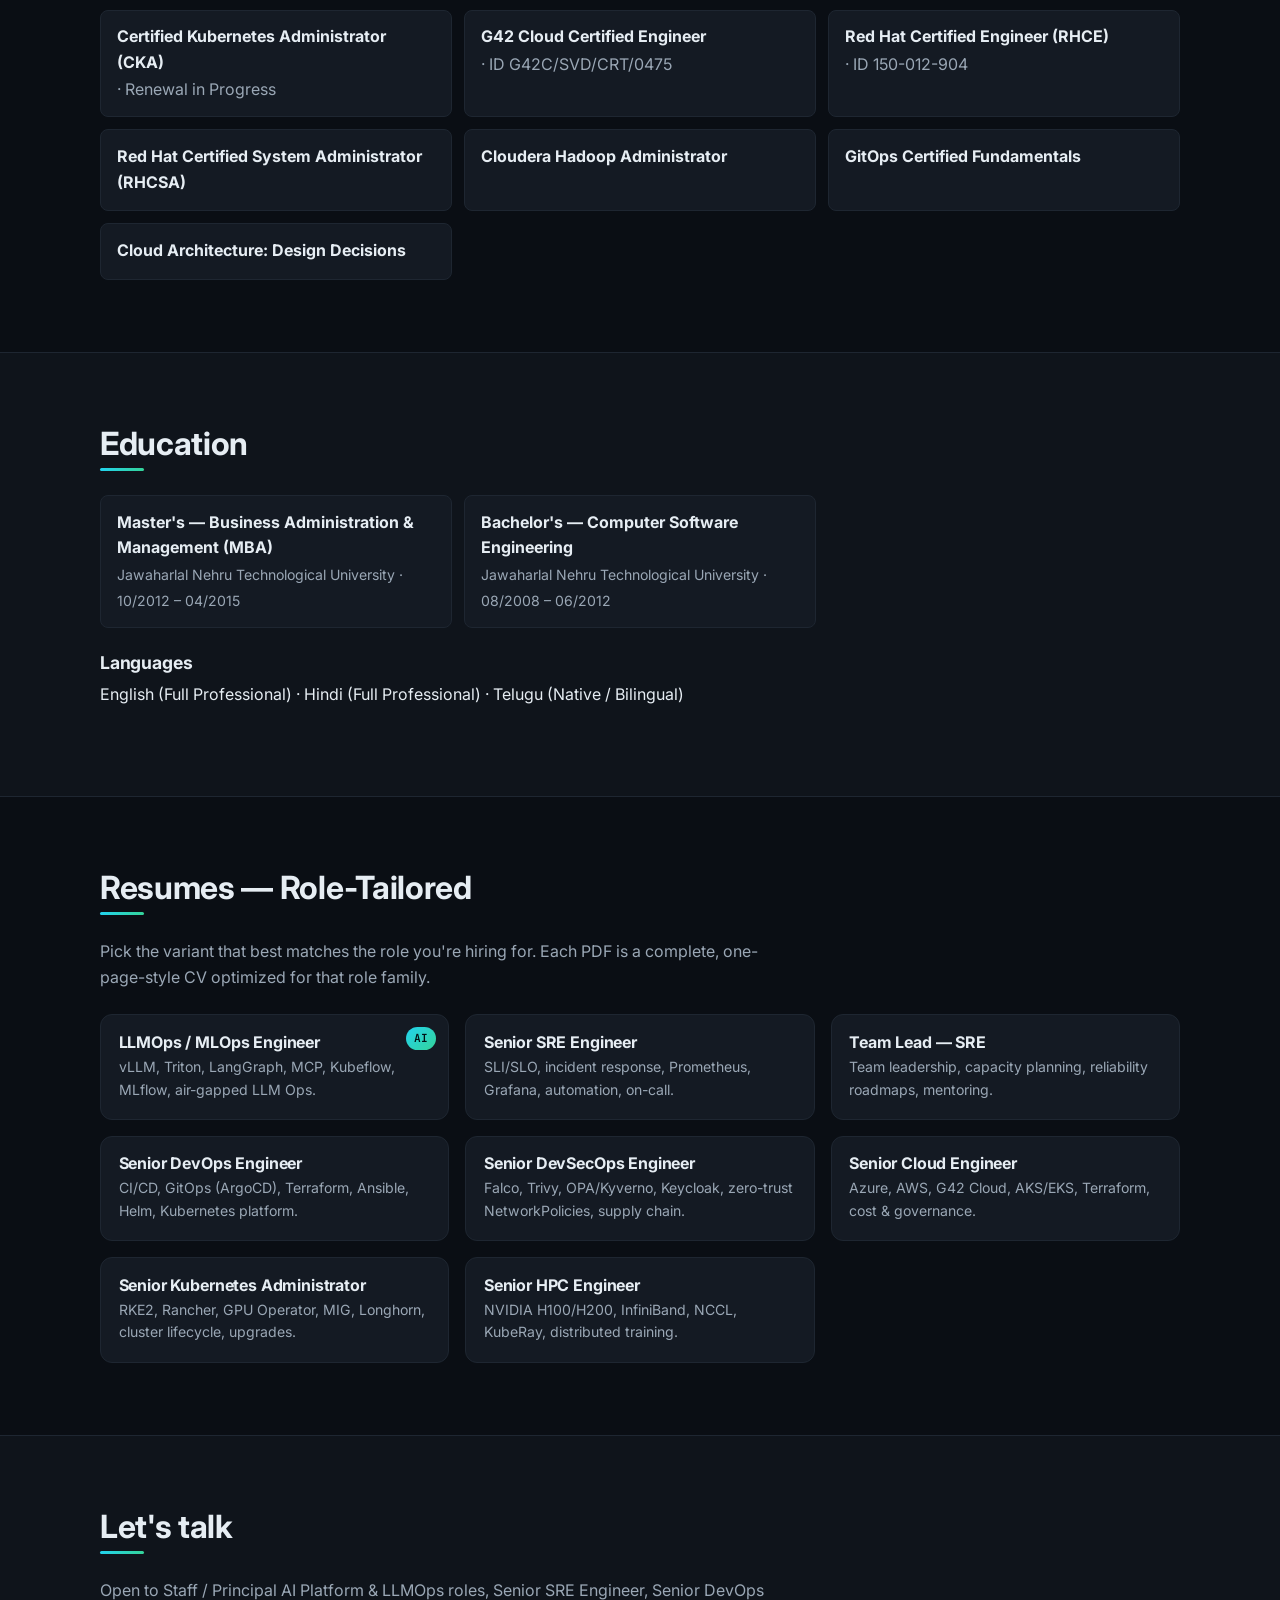
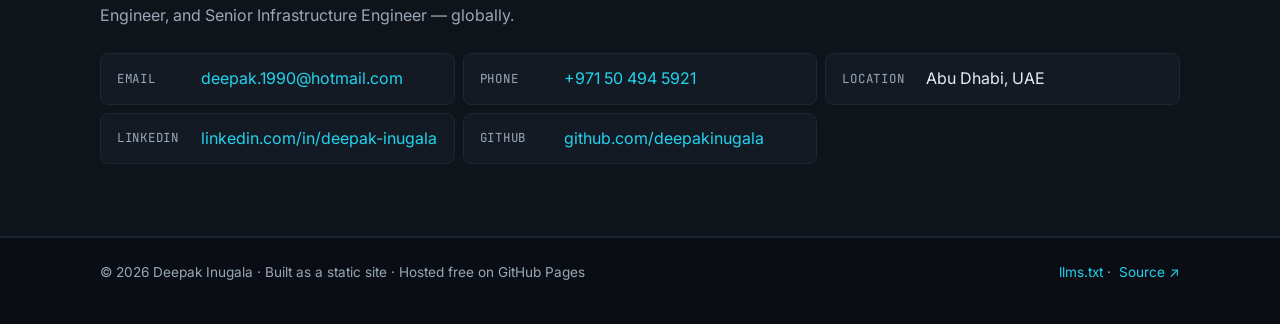
==== commit ebd8273d: "Sync experience, certifications, and languages with LinkedIn profile - Split G42 into Senior SRE (03" ====
--- a/index.html
+++ b/index.html
@@ -3,19 +3,19 @@
 <head>
   <meta charset="utf-8" />
   <meta name="viewport" content="width=device-width,initial-scale=1" />
-  <title>Deepak Inugala — LLM &amp; MLOps Engineer | AI Platform | Agentic AI</title>
-  <meta name="description" content="Deepak Inugala — LLM &amp; MLOps Engineer with 10+ years building AI/ML platforms, agentic AI systems, GPU inference infrastructure (vLLM, Triton, LiteLLM), MLOps pipelines, and air-gapped sovereign LLM Ops. International delivery across 6 countries." />
-  <meta name="keywords" content="LLMOps, MLOps, AI Platform, Agentic AI, vLLM, Triton, LangGraph, MCP, RAG, Kubernetes, SRE, DevOps, GPU, H100, H200, Abu Dhabi, G42" />
+  <title>Deepak Inugala — Senior SRE · MLOps / LLMOps · AI Infrastructure</title>
+  <meta name="description" content="Deepak Inugala — Senior Site Reliability Engineer and DevOps Lead at G42, leading a 6-person SRE team. MLOps / LLMOps and AI infrastructure engineer with 11+ years building GPU-backed Kubernetes platforms (NVIDIA H100/H200 MIG, vLLM, Triton, LiteLLM), MLOps pipelines, and sovereign / air-gapped LLM Ops." />
+  <meta name="keywords" content="Senior SRE, DevOps Lead, LLMOps, MLOps, AI Infrastructure, vLLM, Triton, LiteLLM, LangGraph, MCP, RAG, Kubernetes, AKS, RKE2, NVIDIA H100, H200, MIG, DCGM, Azure, AWS, Sovereign Cloud, Abu Dhabi, G42" />
   <meta name="author" content="Deepak Inugala" />
   <link rel="canonical" href="https://deepakinugala.github.io/portfolio/" />
 
   <meta property="og:type" content="profile" />
-  <meta property="og:title" content="Deepak Inugala — LLM &amp; MLOps Engineer | Agentic AI" />
-  <meta property="og:description" content="10+ years in AI platform engineering. vLLM / Triton / LangGraph / MCP. Sovereign LLM Ops across 6 countries." />
+  <meta property="og:title" content="Deepak Inugala — Senior SRE · MLOps / LLMOps · AI Infrastructure" />
+  <meta property="og:description" content="11+ years in infrastructure and platform engineering. Leads a 6-person SRE team at G42. Production vLLM/Triton on H100/H200, MIG, MLOps, sovereign air-gapped LLM Ops." />
   <meta property="og:url" content="https://deepakinugala.github.io/portfolio/" />
   <meta name="twitter:card" content="summary_large_image" />
-  <meta name="twitter:title" content="Deepak Inugala — LLM &amp; MLOps Engineer" />
-  <meta name="twitter:description" content="AI Platform • Agentic AI • GPU Inference • MLOps" />
+  <meta name="twitter:title" content="Deepak Inugala — Senior SRE · MLOps / LLMOps" />
+  <meta name="twitter:description" content="AI Infrastructure • LLMOps • MLOps • SRE • DevOps • Sovereign Cloud" />
 
   <link rel="preconnect" href="https://fonts.googleapis.com" />
   <link rel="preconnect" href="https://fonts.gstatic.com" crossorigin />
@@ -28,7 +28,7 @@
     "@context": "https://schema.org",
     "@type": "Person",
     "name": "Deepak Inugala",
-    "jobTitle": "LLM & MLOps Engineer | AI Platform Engineering | Agentic AI",
+    "jobTitle": "Senior Site Reliability Engineer · DevOps Lead · MLOps / LLMOps · AI Infrastructure",
     "email": "mailto:deepak.1990@hotmail.com",
     "telephone": "+971-50-494-5921",
     "address": { "@type": "PostalAddress", "addressLocality": "Abu Dhabi", "addressCountry": "AE" },
@@ -81,16 +81,16 @@
     <section id="top" class="hero">
       <div class="container hero-grid">
         <div class="hero-copy">
-          <p class="eyebrow">LLM &amp; MLOps Engineer · AI Platform · Agentic AI</p>
+          <p class="eyebrow">Senior SRE · DevOps Lead · MLOps / LLMOps · AI Infrastructure</p>
           <h1>
-            Building production <span class="accent">LLM</span> &amp;
-            <span class="accent">agentic AI</span> platforms at scale.
+            Building &amp; running the <span class="accent">infrastructure</span> that makes
+            <span class="accent">AI</span> work at scale.
           </h1>
           <p class="lead">
-            10+ years of infrastructure &amp; platform engineering. I design, deploy, and operate
-            GPU-backed AI systems — from vLLM / Triton serving and Kubeflow MLOps pipelines to
-            LangGraph multi-agent workflows and MCP tool servers — including air-gapped sovereign
-            LLM Ops delivered across 6 countries.
+            Senior Site Reliability Engineer leading a 6-person SRE team at <strong>Group 42 (G42)</strong>.
+            11+ years across bare-metal GPU clusters, production Kubernetes (AKS, RKE2, air-gapped,
+            MIG-partitioned H100/H200), vLLM/Triton serving, MLOps pipelines, and sovereign LLM Ops
+            delivered across multiple countries for government, intelligence, and smart-city workloads.
           </p>
           <div class="cta-row">
             <a class="btn primary" href="#cv">Download CV</a>
@@ -99,10 +99,10 @@
           </div>
         </div>
         <aside class="hero-stats" aria-label="Highlights">
-          <div class="stat"><span class="stat-num">10+</span><span class="stat-label">Years Experience</span></div>
-          <div class="stat"><span class="stat-num">6</span><span class="stat-label">Countries Delivered</span></div>
+          <div class="stat"><span class="stat-num">11+</span><span class="stat-label">Years Experience</span></div>
+          <div class="stat"><span class="stat-num">6</span><span class="stat-label">SRE Team Size</span></div>
           <div class="stat"><span class="stat-num">7B–72B</span><span class="stat-label">Model Scale Deployed</span></div>
-          <div class="stat"><span class="stat-num">H100/H200</span><span class="stat-label">GPU Clusters</span></div>
+          <div class="stat"><span class="stat-num">H100/H200</span><span class="stat-label">GPU Clusters (MIG)</span></div>
           <div class="stat"><span class="stat-num">30+</span><span class="stat-label">Grafana Dashboards</span></div>
           <div class="stat"><span class="stat-num">Air-Gapped</span><span class="stat-label">Sovereign LLM Ops</span></div>
         </aside>
@@ -114,22 +114,29 @@
         <h2>About</h2>
         <div class="about-grid">
           <p>
-            I'm an LLM &amp; MLOps Engineer based in Abu Dhabi, specializing in the full lifecycle of
-            Large Language Model and AI/ML workloads in production — from model sourcing,
-            quantization, and fine-tuning infrastructure through production serving, MLOps pipelines,
-            agentic AI systems, and operational monitoring.
+            I build and run the infrastructure that makes AI work at scale — from bare-metal GPU
+            clusters to production Kubernetes platforms serving government, intelligence, and
+            smart-city workloads. Based in Abu Dhabi, UAE.
           </p>
           <p>
-            At <strong>Group 42 (G42)</strong> I serve as the sole technical authority for GPU
-            infrastructure, networking, storage, and security at international client sites — having
-            deployed and commissioned AI/HPC platforms across <strong>Kazakhstan, Angola, Bahrain,
-            Maldives, and Ethiopia</strong>, concurrently delivering GOVINT (classified air-gapped
-            clusters), OSINT (GPU-accelerated NLP), and Smart Nation programmes.
+            As <strong>Senior Site Reliability Engineer and DevOps Lead</strong> at
+            <strong>Group 42 (G42)</strong>, I lead a <strong>6-person SRE team</strong> responsible
+            for cloud and on-premises platforms across Azure, AWS, and air-gapped environments —
+            delivering to AI, GOVINT, OSINT, RND, and Smart Nation verticals, with cross-border
+            hypercare across multiple countries.
           </p>
           <p>
-            My current focus: agentic AI platforms (LangGraph, MCP, n8n, OpenClaw/NemoClaw),
-            production vLLM/Triton serving with AWQ/GPTQ quantization, and end-to-end MLOps
-            (Kubeflow, Argo Workflows, MLflow, Seldon Core, DVC, Feast).
+            Over the past year I've expanded deep into MLOps and LLM infrastructure — designing
+            production-grade LLM serving stacks on NVIDIA H100/H200 GPU clusters, including
+            full-stack deployments of 72B-parameter models with vLLM tensor parallelism, observability
+            via Prometheus + Grafana + DCGM Exporter, and enterprise API gateways using LiteLLM.
+          </p>
+          <p>
+            Core focus areas: Kubernetes platform engineering (AKS, RKE2, air-gapped, MIG-partitioned
+            GPU nodes) · LLM / MLOps (vLLM, Triton, Ray Serve, MLflow, Kubeflow) · Cloud platforms
+            (Azure, AWS) with FinOps and cost optimisation · GitOps &amp; CI/CD (ArgoCD, Flux,
+            GitLab CI, Azure DevOps) · SRE practices (SLO/SLA, incident management, chaos
+            engineering) · AI agent platforms (OpenClaw, n8n, LangGraph, Qdrant RAG).
           </p>
         </div>
       </div>
@@ -216,52 +223,107 @@
         <ol class="timeline">
           <li class="t-item">
             <div class="t-meta">
-              <span class="t-date">07/2019 – Present</span>
+              <span class="t-date">03/2023 – Present</span>
               <span class="t-loc">Abu Dhabi, UAE · International</span>
             </div>
             <div class="t-body">
-              <h3>LLM &amp; MLOps Engineer · Senior SRE · AI Platform</h3>
+              <h3>Senior Site Reliability Engineer · DevOps Lead</h3>
               <p class="t-company">Group 42 (G42)</p>
               <ul>
-                <li>Deployed and commissioned G42 AI/HPC platforms at client sites across <strong>Kazakhstan, Angola, Bahrain</strong>; supported <strong>Maldives and Ethiopia</strong> remotely — sole technical authority for GPU infrastructure, networking, storage, and security (~50% travel).</li>
-                <li>Delivered HPC/AI infrastructure across <strong>GOVINT</strong> (air-gapped classified clusters), <strong>OSINT</strong> (GPU-accelerated NLP), and <strong>Smart Nation</strong> (real-time inference + city-scale analytics).</li>
-                <li>Built production vLLM serving on H100/H200 — 7B to 72B models, AWQ 4-bit (144GB → 36GB), tensor parallelism, continuous batching, prefix caching. P99 TTFT &lt; 200 ms at 1,000+ concurrent requests.</li>
-                <li>Deployed LiteLLM OpenAI-compatible gateway — load balancing, rate limits, per-team cost tracking, fallback routing across vLLM backends for Open WebUI, n8n, LangChain, and Mattermost.</li>
-                <li>Architected end-to-end MLOps pipelines (Kubeflow + Argo Workflows + MLflow + ArgoCD) — cut model release cycles from weeks to hours; Kyverno admission policy enforces registered-model-only deploys.</li>
-                <li>Designed LangGraph multi-agent SRE automation (supervisor + retrieval + execution + validation agents) with human-in-the-loop gates — reduced overnight on-call interventions by <strong>40%</strong>.</li>
-                <li>Deployed MCP servers exposing Kubernetes API, GitLab, Prometheus, and Jira as tool endpoints for LLM agents — cut operational toil by <strong>50%</strong>.</li>
-                <li>Operated complete air-gapped LLM pipeline — offline HF mirror, data diode transfer, Harbor + internal MinIO registry for sovereign client deployments.</li>
-              </ul>
-            </div>
-          </li>
-
-          <li class="t-item">
-            <div class="t-meta">
-              <span class="t-date">02/2018 – 07/2019</span>
+                <li>Lead a <strong>6-member SRE team</strong> delivering cloud and on-premises platform engineering across AI, GOVINT, OSINT, RND, and Smart Nation verticals.</li>
+                <li>Designed and deployed production LLM serving on NVIDIA H100/H200 GPU clusters — vLLM with tensor parallelism, 7B to 72B models, AWQ 4-bit quantization (144GB → 36GB), continuous batching, prefix caching; P99 TTFT &lt; 200 ms at 1,000+ concurrent requests.</li>
+                <li>Built a full GPU observability stack — Prometheus, Grafana, DCGM Exporter — with real-time visibility into GPU utilization, memory pressure, and inference throughput; 30+ dashboards.</li>
+                <li>Architected and managed multi-cluster Kubernetes (AKS, RKE2) including air-gapped on-premises deployments with <strong>MIG-partitioned H100/H200</strong> GPU nodes for multi-tenant ML workloads.</li>
+                <li>Deployed enterprise AI platform components — LiteLLM API gateway, Open WebUI, OpenClaw AI agent platform, Mattermost, shared PostgreSQL backend — containerized on isolated bridge networks.</li>
+                <li>Designed LangGraph multi-agent SRE automation (supervisor + retrieval + execution + validation agents) with human-in-the-loop gates — cut overnight on-call interventions by <strong>40%</strong>; MCP tool servers reduced operational toil by <strong>50%</strong>.</li>
+                <li>Implemented GitOps-driven platform lifecycle with ArgoCD and Flux across dev/staging/prod; led SRE practice adoption — SLO/SLA definition, error budgets, incident runbooks, chaos engineering.</li>
+                <li>Managed Azure Entra ID RBAC, service-principal governance, and least-privilege access for enterprise applications and CI/CD pipelines.</li>
+                <li>Delivered cross-border infrastructure projects with international client teams from architecture through hypercare.</li>
+              </ul>
+            </div>
+          </li>
+
+          <li class="t-item">
+            <div class="t-meta">
+              <span class="t-date">07/2019 – 03/2023</span>
+              <span class="t-loc">United Arab Emirates</span>
+            </div>
+            <div class="t-body">
+              <h3>Site Reliability Engineer</h3>
+              <p class="t-company">Group 42 (G42)</p>
+              <ul>
+                <li>Designed and implemented CI/CD pipelines on Kubernetes with Terraform and Docker — significantly reduced deployment times and improved release quality.</li>
+                <li>Architected scalable, cost-effective cloud infrastructures on <strong>AWS and Azure</strong>, deploying AI/ML services with high availability and fault tolerance.</li>
+                <li>Automated infrastructure provisioning and configuration with Ansible and Terraform; designed Azure security solutions aligned with compliance requirements.</li>
+                <li>Deployed and managed the <strong>ELK</strong> stack (Elasticsearch, Logstash, Kibana) for centralized logging and real-time monitoring.</li>
+                <li>Configured and managed AWS services — EC2, S3, RDS, Lambda, ECS, EKS, Load Balancers — with CloudWatch, CloudTrail, Prometheus, and Grafana for observability.</li>
+                <li>Handled Linux system administration and database administration (backup/recovery, performance tuning, security) across production environments.</li>
+              </ul>
+            </div>
+          </li>
+
+          <li class="t-item">
+            <div class="t-meta">
+              <span class="t-date">01/2018 – 07/2019</span>
               <span class="t-loc">Abu Dhabi, UAE</span>
             </div>
             <div class="t-body">
               <h3>Cloud Engineer</h3>
               <p class="t-company">First Abu Dhabi Bank (FAB)</p>
               <ul>
-                <li>Completed <strong>FGB-NBAD merger</strong> IT integration with zero major incidents.</li>
-                <li>Designed/managed AWS architectures (EC2, EKS, RDS, S3, Lambda); administered Cloudera CDH (HDFS HA, YARN, Hive, HBase, Spark) with Kerberos + Ranger.</li>
-                <li>Owned full vulnerability lifecycle (CVE triage, Ansible patching, scan validation) — led incident response reducing repeat incidents by <strong>35%</strong>.</li>
-              </ul>
-            </div>
-          </li>
-
-          <li class="t-item">
-            <div class="t-meta">
-              <span class="t-date">04/2015 – 01/2018</span>
+                <li>Delivered DevOps and cloud engineering for the <strong>FGB–NBAD banks migration and integration</strong> — one of the UAE's largest banking mergers — supporting mission-critical financial infrastructure under strict regulatory and availability requirements.</li>
+                <li>Managed enterprise Azure cloud infrastructure with Terraform and Ansible for repeatable, audit-compliant environments.</li>
+                <li>Designed and maintained CI/CD pipelines for multiple development teams; implemented Docker + Kubernetes containerization strategies.</li>
+                <li>Contributed to Linux hardening, security patching, and compliance alignment for regulated banking workloads; coordinated on RBAC, network policy, and secrets management.</li>
+              </ul>
+            </div>
+          </li>
+
+          <li class="t-item">
+            <div class="t-meta">
+              <span class="t-date">05/2017 – 01/2018</span>
               <span class="t-loc">Abu Dhabi, UAE</span>
             </div>
             <div class="t-body">
+              <h3>Technical Specialist</h3>
+              <p class="t-company">HCL Infosystems Ltd.</p>
+              <ul>
+                <li>Delivered a software-defined data centre transformation for <strong>Daman</strong> — Abu Dhabi's government-affiliated health insurance provider — including migration of existing Linux, Windows, and virtualization workloads to the new cloud-enabled data centre.</li>
+                <li>Implemented, administered, and managed <strong>Oracle Virtual Manager (OVM)</strong>; owned installation, operational management, and capacity expansion.</li>
+                <li>Authored service reports covering executed tasks, findings, and solutions for the client.</li>
+              </ul>
+            </div>
+          </li>
+
+          <li class="t-item">
+            <div class="t-meta">
+              <span class="t-date">08/2015 – 04/2017</span>
+              <span class="t-loc">Bengaluru, India</span>
+            </div>
+            <div class="t-body">
               <h3>Linux Engineer</h3>
-              <p class="t-company">HCL InfoSystems Limited</p>
-              <ul>
-                <li>Managed <strong>3,000+ physical Linux servers</strong> (RHEL, CentOS) across enterprise data centers — provisioning, Ansible, hardware (iDRAC/iLO), firmware lifecycle.</li>
-                <li>Led on-prem-to-cloud migration of Linux + Cloudera Hadoop clusters: <strong>&lt; 2 hours downtime, 0% data loss</strong>.</li>
+              <p class="t-company">HCL Infosystems Ltd.</p>
+              <ul>
+                <li>Operated India's largest Biometric Data Centre for <strong>UIDAI</strong> (Unique Identification Authority of India) — <strong>3,000+ physical servers</strong> (IBM, HP, Dell blade and rack) and <strong>800+ virtual machines</strong>.</li>
+                <li>Administered Linux across CentOS, Ubuntu, and Red Hat; fine-tuned system parameters for workload-specific performance; automated routine operations with Bash and Python.</li>
+                <li>Hardened Linux servers — access controls, firewalls, kernel patching — and diagnosed network issues with Wireshark, tcpdump, and ncat.</li>
+                <li>Managed VMware vSphere (vCenter, ESXi, clusters) — VM lifecycle, resource optimization, datastores, storage policies, and storage vMotion.</li>
+              </ul>
+            </div>
+          </li>
+
+          <li class="t-item">
+            <div class="t-meta">
+              <span class="t-date">10/2012 – 06/2013</span>
+              <span class="t-loc">Hyderabad, India</span>
+            </div>
+            <div class="t-body">
+              <h3>Technical Support Engineer</h3>
+              <p class="t-company">Polaris</p>
+              <ul>
+                <li>Provided L2 technical support for <strong>Videocon d2h</strong> — an Indian DTH pay-TV operator — troubleshooting Linux-related incidents to keep services running smoothly.</li>
+                <li>Administered Linux servers (CentOS, Ubuntu, Red Hat) — installation, configuration, user/access management, and application troubleshooting.</li>
+                <li>Wrote shell scripts to automate routine tasks and maintained technical documentation, SOPs, and troubleshooting guides.</li>
               </ul>
             </div>
           </li>
@@ -335,6 +397,10 @@
           <li><strong>Certified Kubernetes Administrator (CKA)</strong> · Renewal in Progress</li>
           <li><strong>G42 Cloud Certified Engineer</strong> · ID G42C/SVD/CRT/0475</li>
           <li><strong>Red Hat Certified Engineer (RHCE)</strong> · ID 150-012-904</li>
+          <li><strong>Red Hat Certified System Administrator (RHCSA)</strong></li>
+          <li><strong>Cloudera Hadoop Administrator</strong></li>
+          <li><strong>GitOps Certified Fundamentals</strong></li>
+          <li><strong>Cloud Architecture: Design Decisions</strong></li>
         </ul>
       </div>
     </section>
@@ -344,16 +410,16 @@
         <h2>Education</h2>
         <ul class="edu-grid">
           <li>
-            <strong>Master of Business Administration (MBA)</strong>
-            <span>Jawaharlal Nehru Technological University · 2012 – 2015</span>
+            <strong>Master's — Business Administration &amp; Management (MBA)</strong>
+            <span>Jawaharlal Nehru Technological University · 10/2012 – 04/2015</span>
           </li>
           <li>
-            <strong>Bachelor of Technology (B.Tech)</strong>
-            <span>Jawaharlal Nehru Technological University · 2008 – 2012</span>
+            <strong>Bachelor's — Computer Software Engineering</strong>
+            <span>Jawaharlal Nehru Technological University · 08/2008 – 06/2012</span>
           </li>
         </ul>
         <h3 class="mt">Languages</h3>
-        <p>English &amp; Hindi (Professional) · Telugu (Native) · German (Elementary)</p>
+        <p>English (Full Professional) · Hindi (Full Professional) · Telugu (Native / Bilingual)</p>
       </div>
     </section>
 
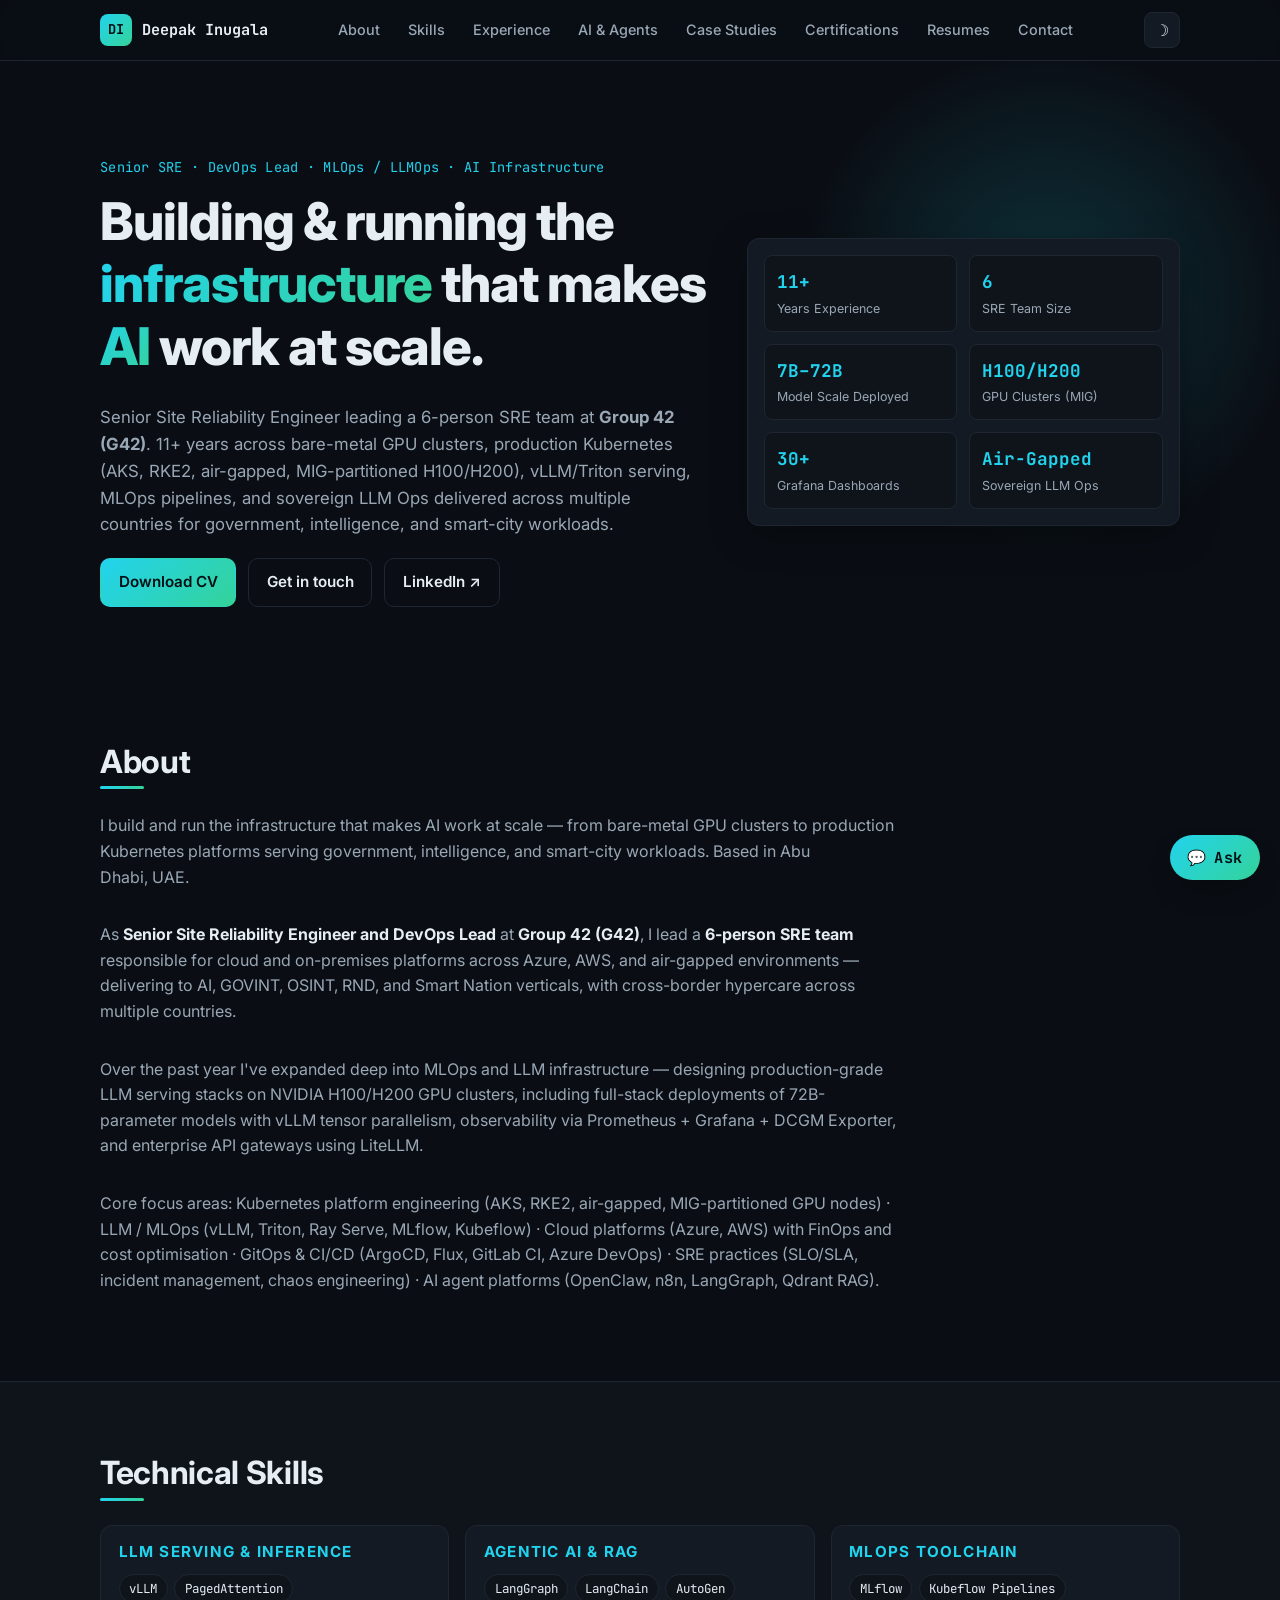
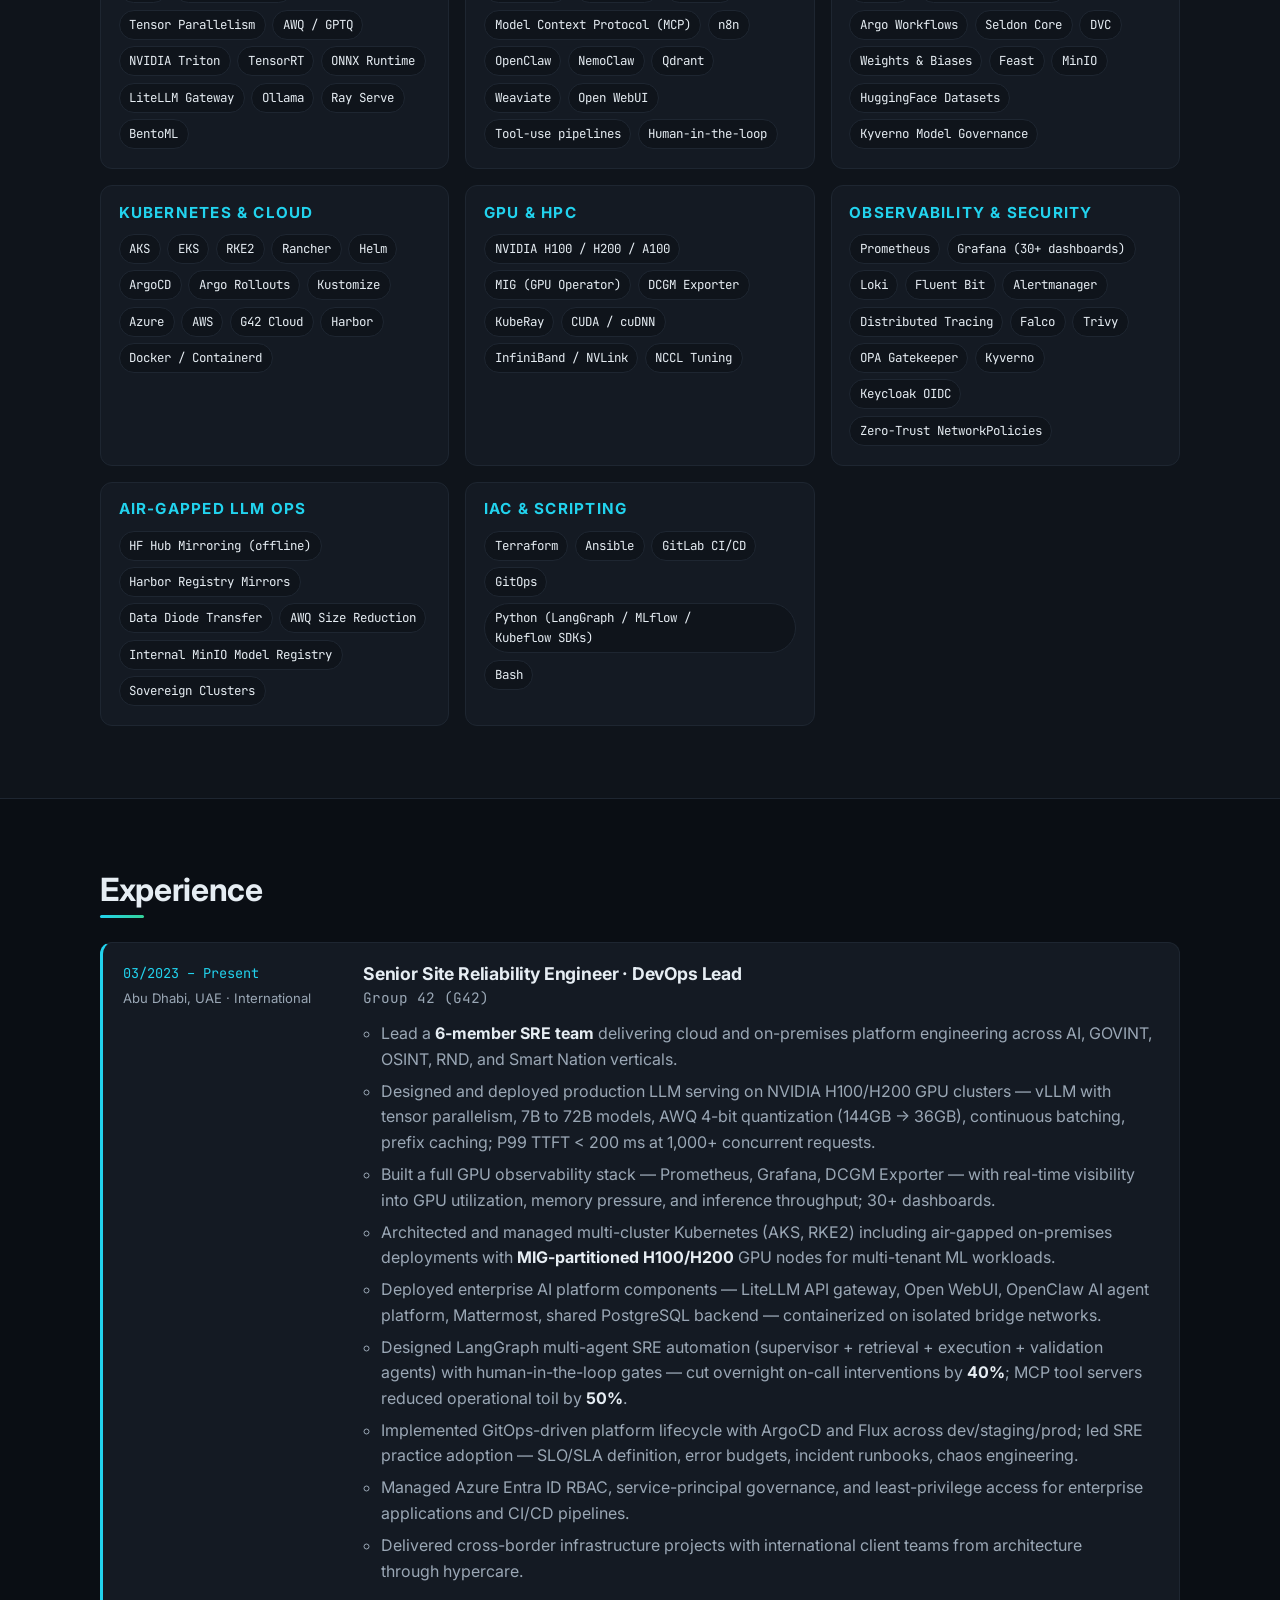
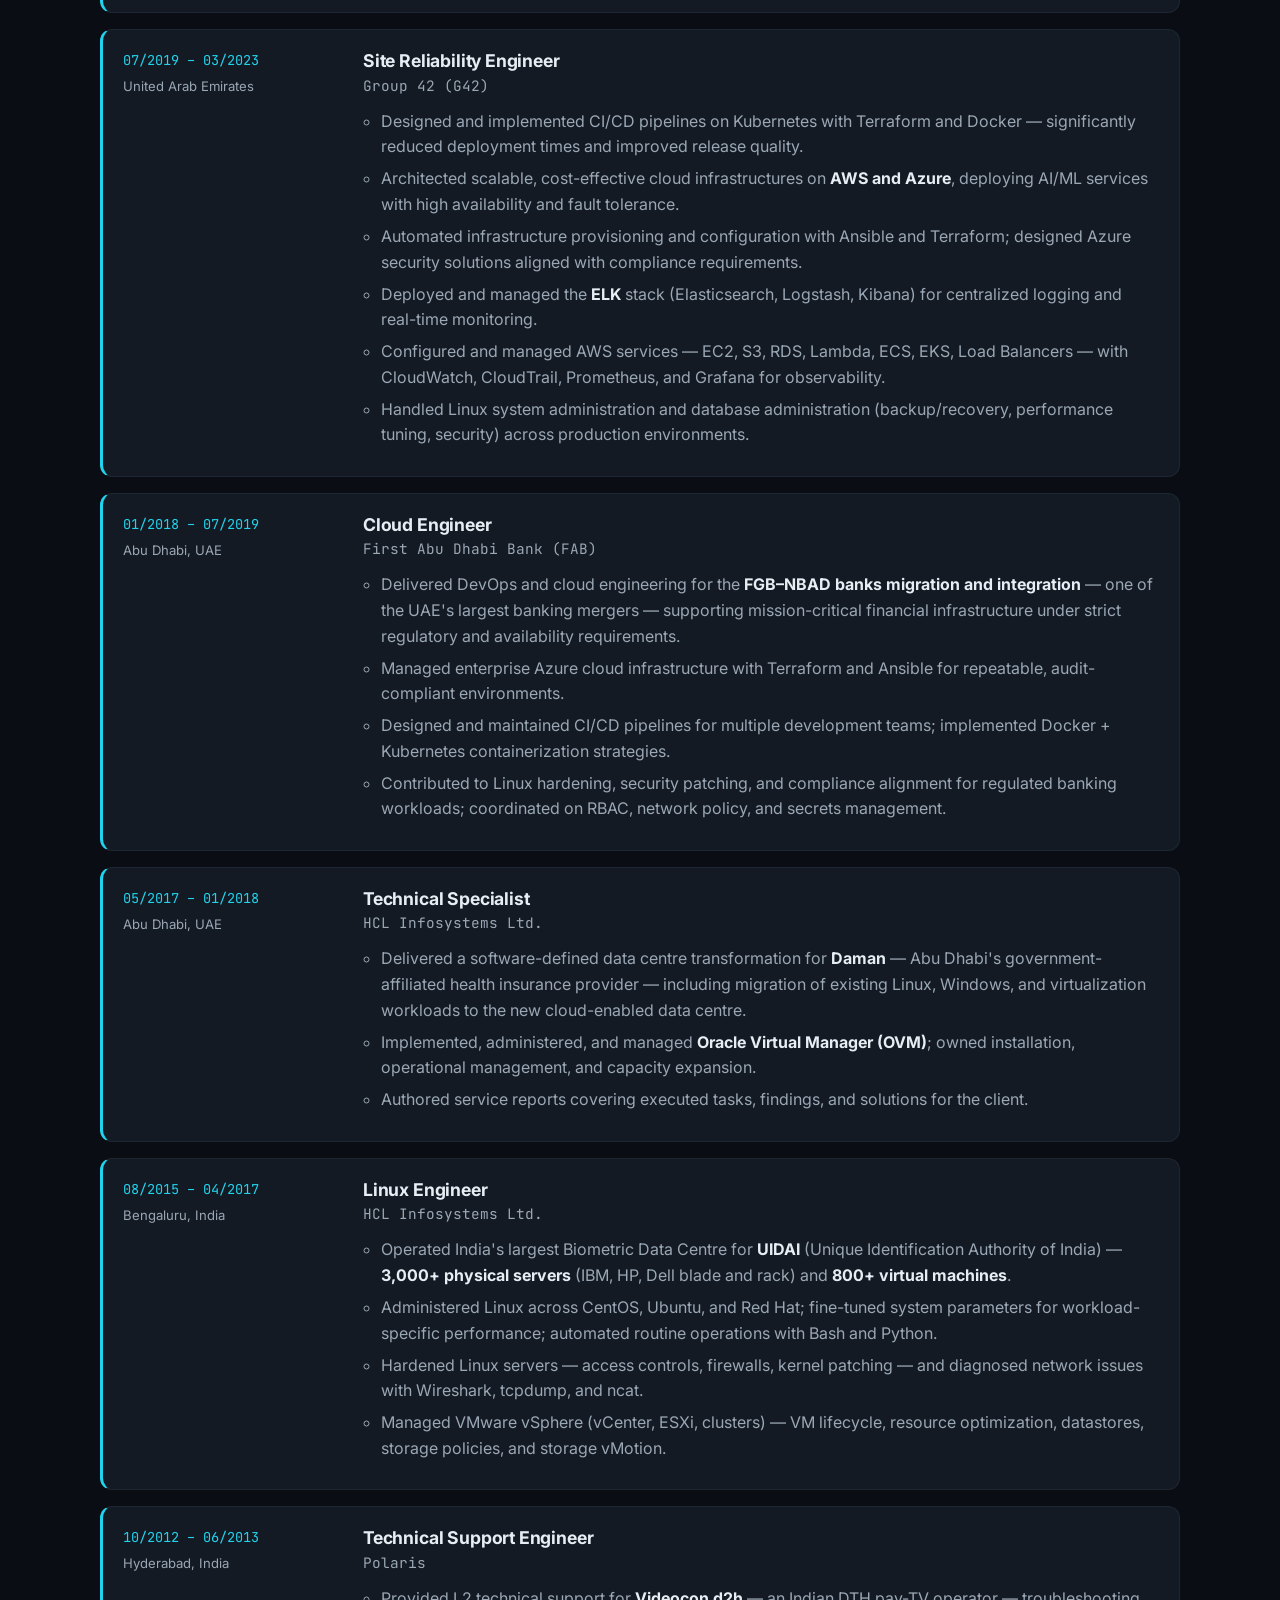
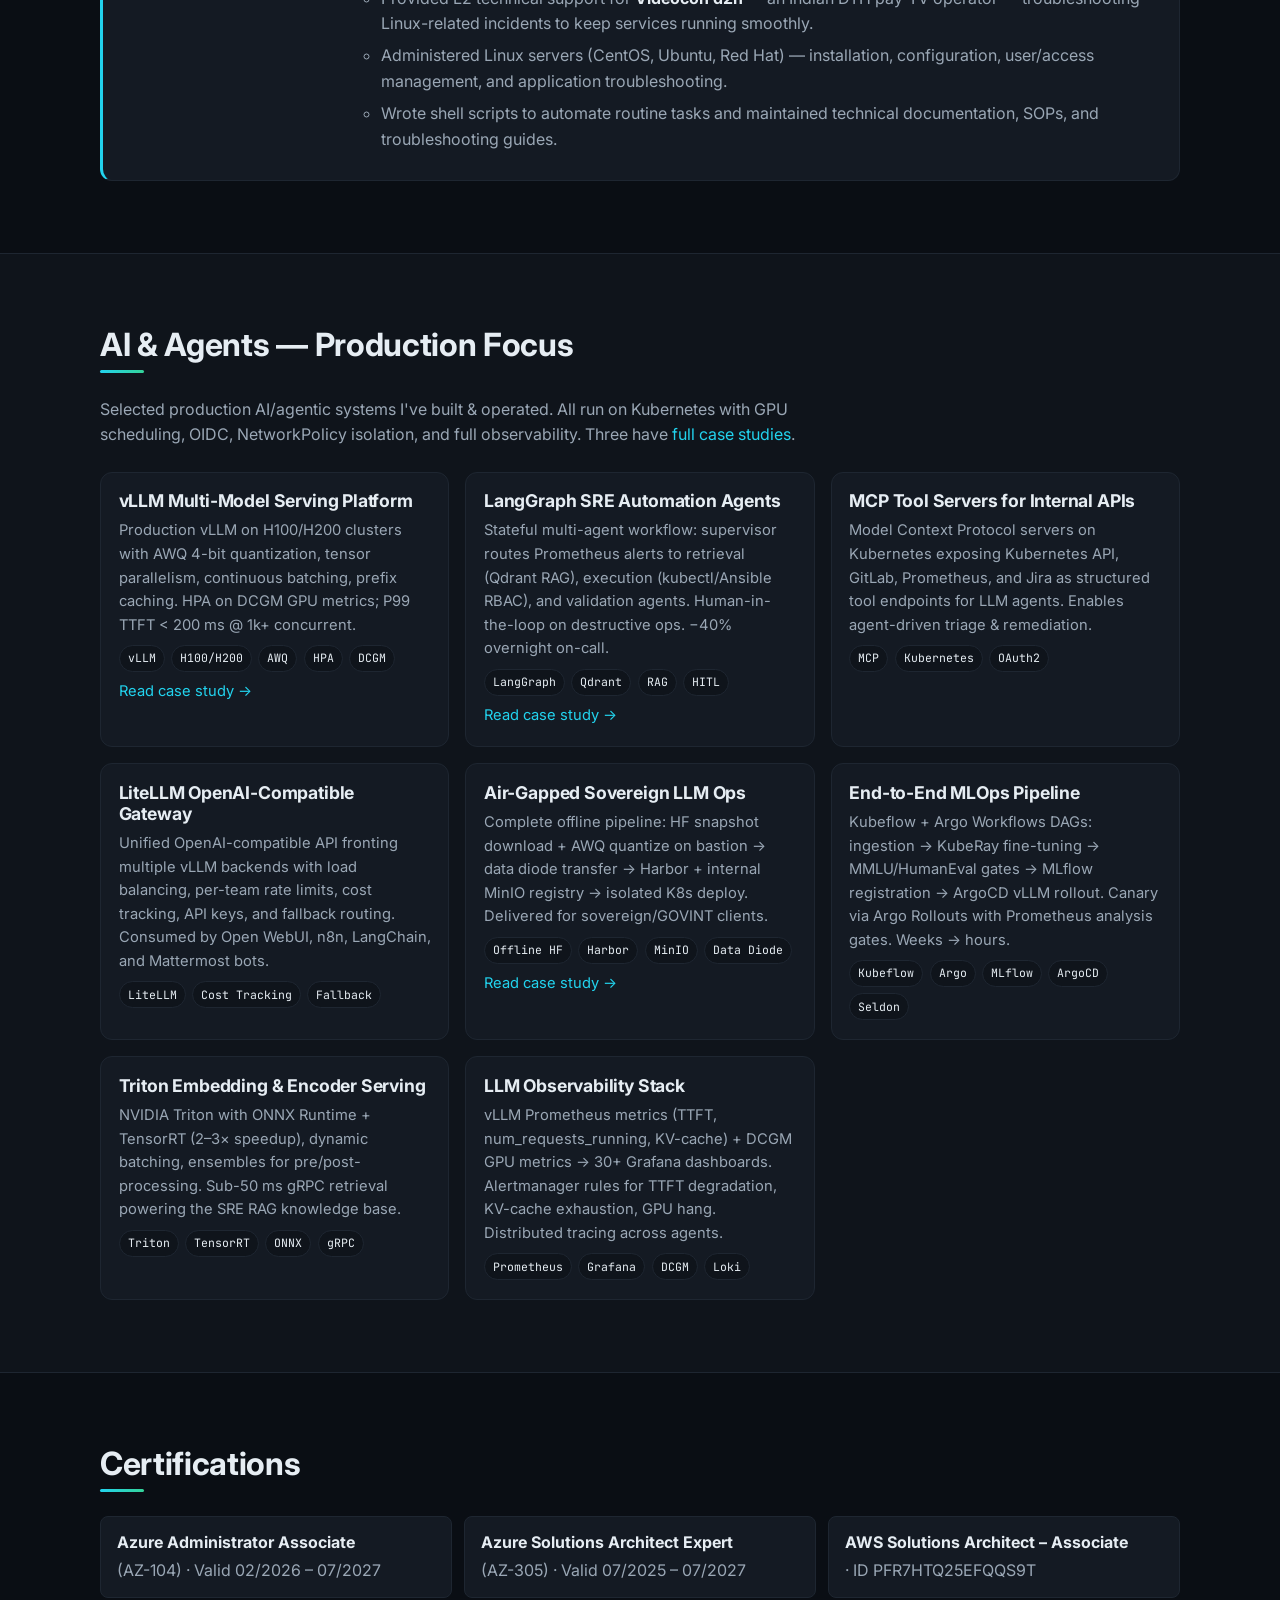
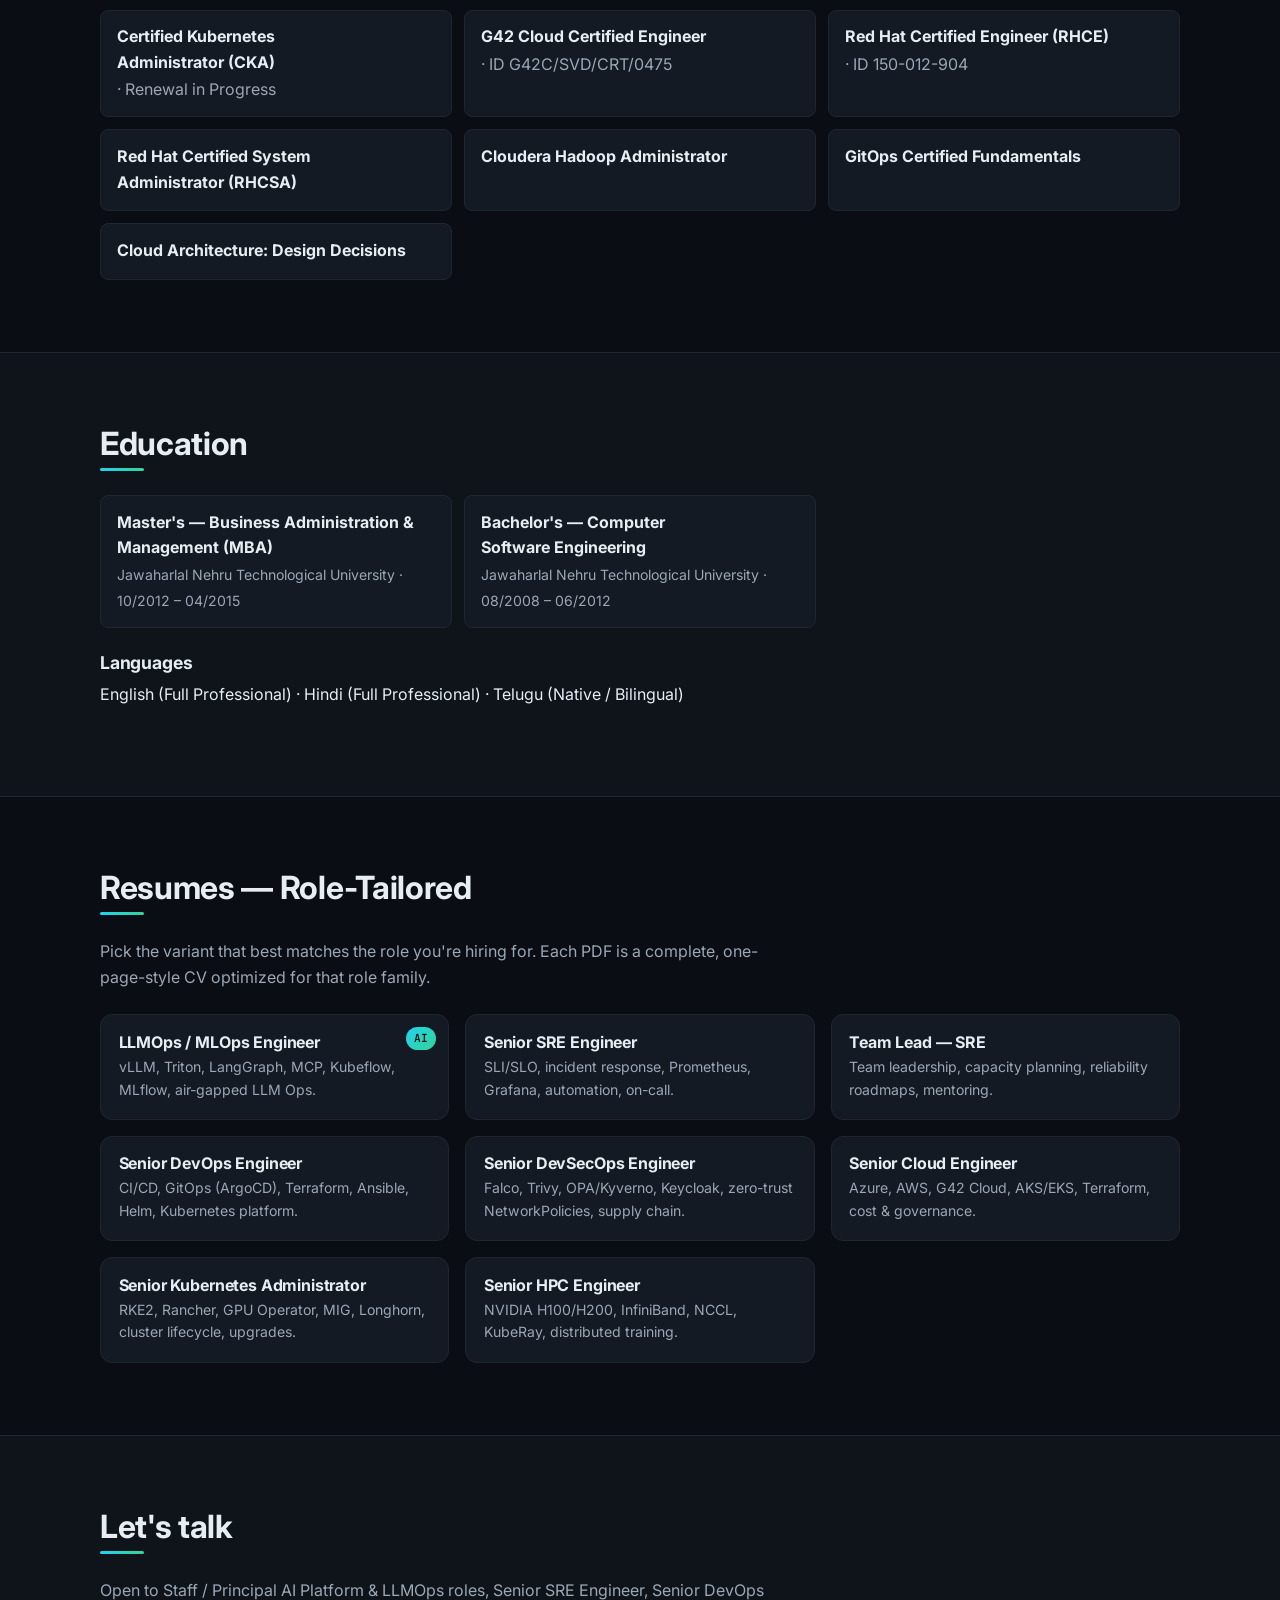
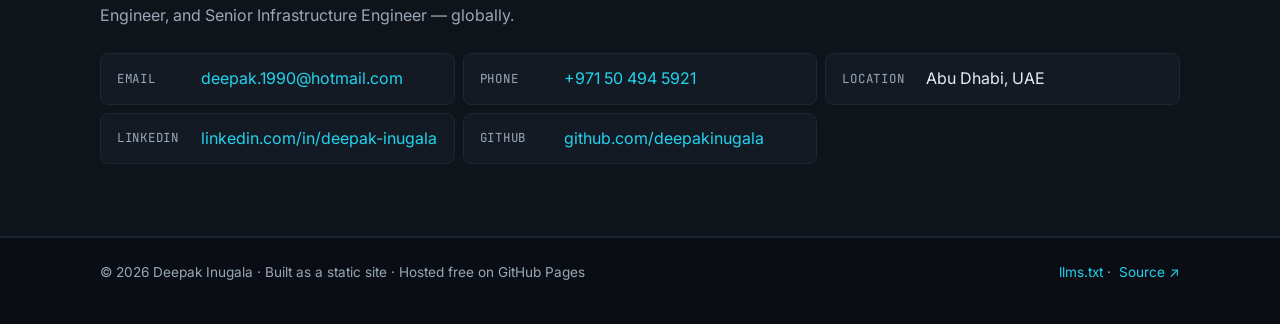
==== commit 7f4de318: "fix: mobile hamburger nav, scroll-spy, scroll-margin, theme-color meta" ====
--- a/index.html
+++ b/index.html
@@ -22,6 +22,8 @@
   <link href="https://fonts.googleapis.com/css2?family=Inter:wght@400;500;600;700;800&family=JetBrains+Mono:wght@400;500;600&display=swap" rel="stylesheet" />
   <link rel="stylesheet" href="./styles.css" />
   <link rel="icon" href="data:image/svg+xml,%3Csvg xmlns='http://www.w3.org/2000/svg' viewBox='0 0 100 100'%3E%3Ctext y='.9em' font-size='90'%3E%F0%9F%A4%96%3C/text%3E%3C/svg%3E" />
+  <meta name="theme-color" content="#0a0e14" media="(prefers-color-scheme: dark)" />
+  <meta name="theme-color" content="#ffffff" media="(prefers-color-scheme: light)" />
 
   <script type="application/ld+json">
   {
@@ -59,7 +61,7 @@
         <span class="brand-text">Deepak Inugala</span>
       </a>
       <nav aria-label="Primary">
-        <ul class="nav-links">
+        <ul class="nav-links" id="primary-nav">
           <li><a href="#about">About</a></li>
           <li><a href="#skills">Skills</a></li>
           <li><a href="#experience">Experience</a></li>
@@ -70,6 +72,9 @@
           <li><a href="#contact">Contact</a></li>
         </ul>
       </nav>
+      <button id="hamburger" class="hamburger" type="button" aria-label="Open menu" aria-expanded="false" aria-controls="primary-nav">
+        &#9776;
+      </button>
       <button id="theme-toggle" class="icon-btn" type="button" aria-label="Toggle theme">
         <span class="theme-icon-dark" aria-hidden="true">&#9789;</span>
         <span class="theme-icon-light" aria-hidden="true">&#9788;</span>
--- a/styles.css
+++ b/styles.css
@@ -51,7 +51,8 @@
 h2 { font-size: clamp(1.5rem, 3vw, 2rem); }
 h3 { font-size: 1.1rem; }
 ul { padding-left: 1.1rem; margin: 0.5rem 0; }
-p { margin: 0 0 1rem; }
+p { margin: 0 0 1rem; text-wrap: pretty; }
+li { text-wrap: pretty; }
 
 .skip-link {
   position: absolute; left: -9999px; top: 0;
@@ -92,7 +93,8 @@
   display: inline-block; padding: 0.4rem 0.75rem; border-radius: 8px;
   color: var(--text-dim); font-size: 0.9rem; font-weight: 500;
 }
-.nav-links a:hover { color: var(--text); background: var(--surface); }
+.nav-links a:hover,
+.nav-links a[aria-current="page"] { color: var(--text); background: var(--surface); }
 .icon-btn {
   border: 1px solid var(--border); background: var(--surface);
   color: var(--text); width: 36px; height: 36px; border-radius: 8px;
@@ -103,9 +105,31 @@
 [data-theme="dark"] .theme-icon-light { display: none; }
 [data-theme="light"] .theme-icon-dark { display: none; }
 
+/* ---------- Hamburger (mobile) ---------- */
+.hamburger {
+  display: none;
+  border: 1px solid var(--border); background: var(--surface);
+  color: var(--text); width: 36px; height: 36px; border-radius: 8px;
+  cursor: pointer; place-items: center; font-size: 1.15rem; line-height: 1;
+  flex-shrink: 0;
+}
+.hamburger:hover { border-color: var(--accent); color: var(--accent); }
+
 @media (max-width: 780px) {
-  .nav-links { display: none; }
-}
+  .nav-links {
+    display: none;
+    width: 100%; flex-direction: column; gap: 0.1rem;
+    border-top: 1px solid var(--border);
+    padding: 0.4rem 0.75rem 0.6rem;
+  }
+  .nav-links.open { display: flex; }
+  .nav-links a { padding: 0.55rem 0.75rem; }
+  .hamburger { display: inline-grid; }
+  .nav { flex-wrap: wrap; padding: 0.6rem 1rem; }
+}
+
+/* ---------- Scroll offset (clears sticky header) ---------- */
+section[id] { scroll-margin-top: 72px; }
 
 /* ---------- Hero ---------- */
 .hero {
@@ -130,7 +154,7 @@
   background: linear-gradient(135deg, var(--accent), var(--accent-2));
   -webkit-background-clip: text; background-clip: text; color: transparent;
 }
-.lead { color: var(--text-dim); font-size: 1.05rem; max-width: 56ch; }
+.lead { color: var(--text-dim); font-size: 1.05rem; max-width: 56ch; text-wrap: pretty; }
 .cta-row { display: flex; flex-wrap: wrap; gap: 0.75rem; margin-top: 1.25rem; }
 .btn {
   display: inline-flex; align-items: center; gap: 0.5rem;
@@ -180,7 +204,7 @@
   content: ""; position: absolute; left: 0; bottom: 0; height: 3px; width: 44px;
   background: linear-gradient(90deg, var(--accent), var(--accent-2)); border-radius: 3px;
 }
-.section-lead { color: var(--text-dim); max-width: 70ch; margin-bottom: 1.5rem; }
+.section-lead { color: var(--text-dim); max-width: 70ch; margin-bottom: 1.5rem; text-wrap: pretty; }
 .mt { margin-top: 1.5rem; }
 
 /* ---------- About ---------- */
